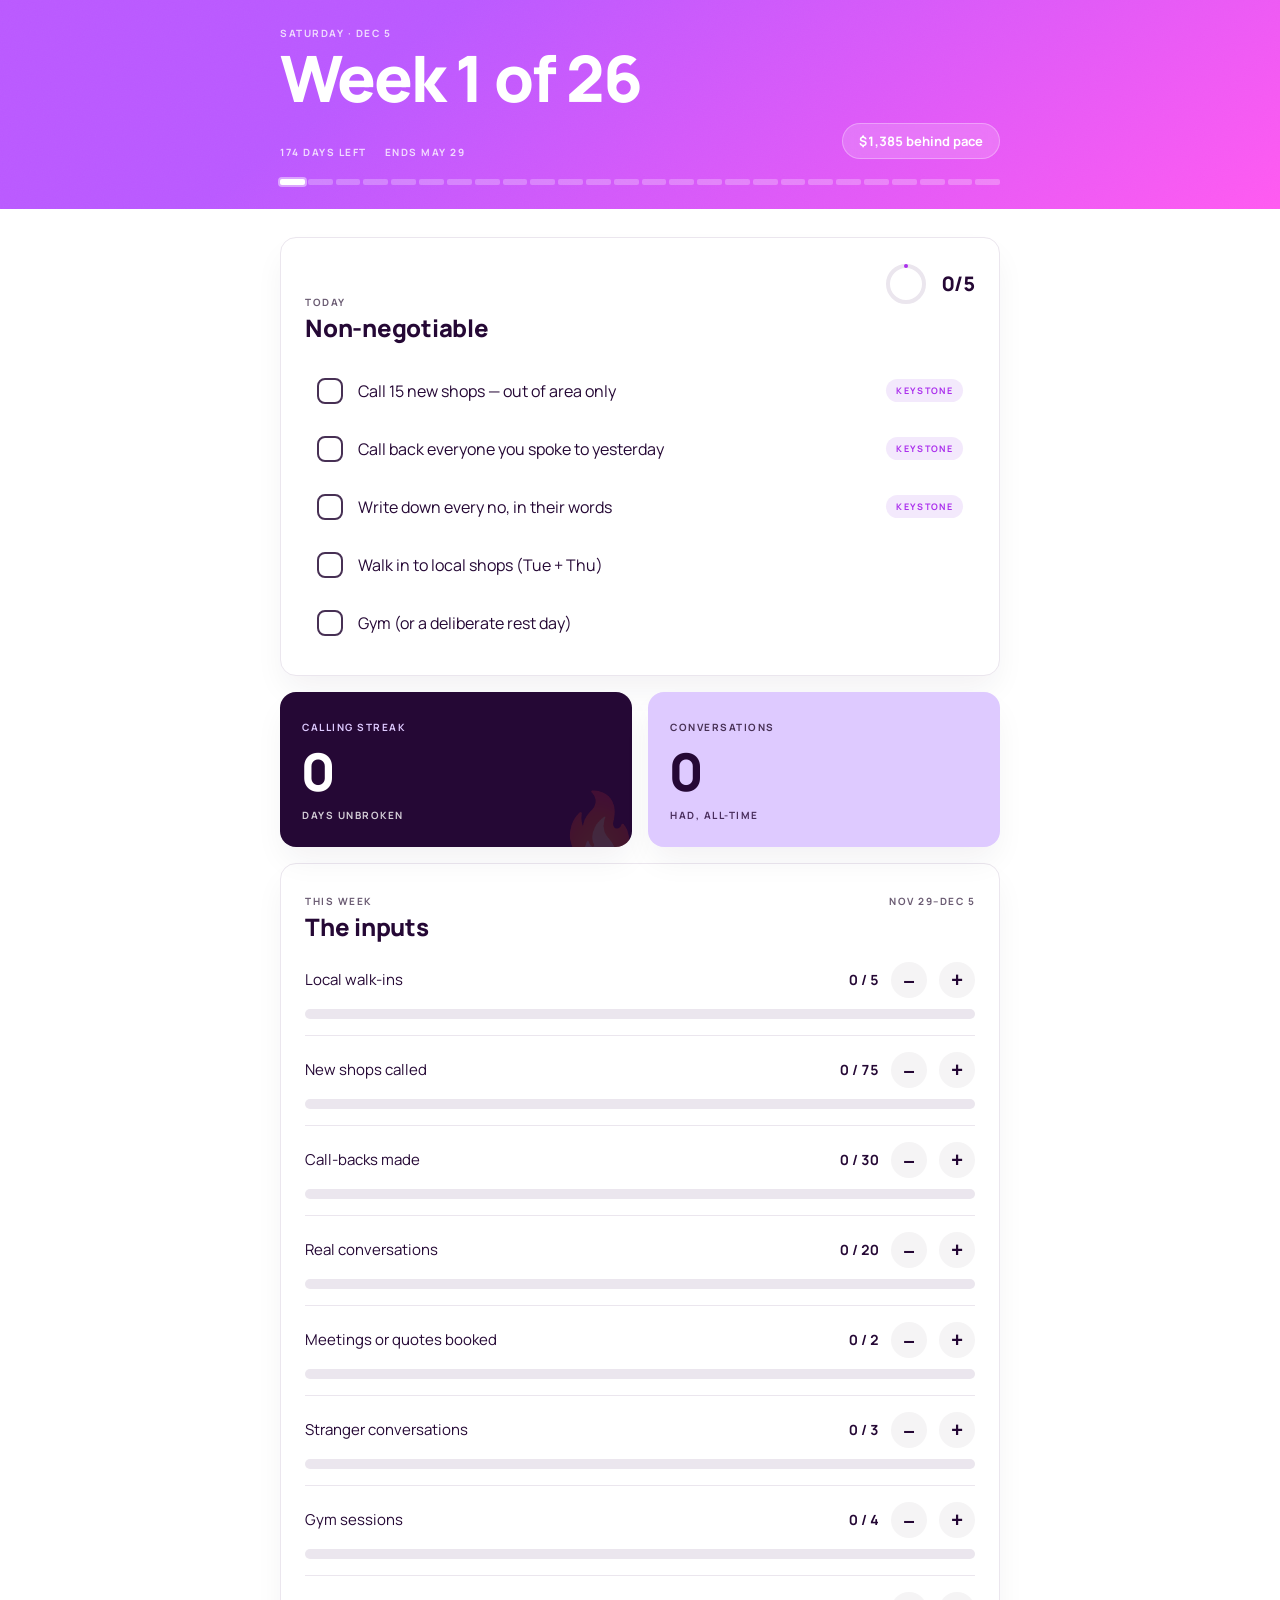
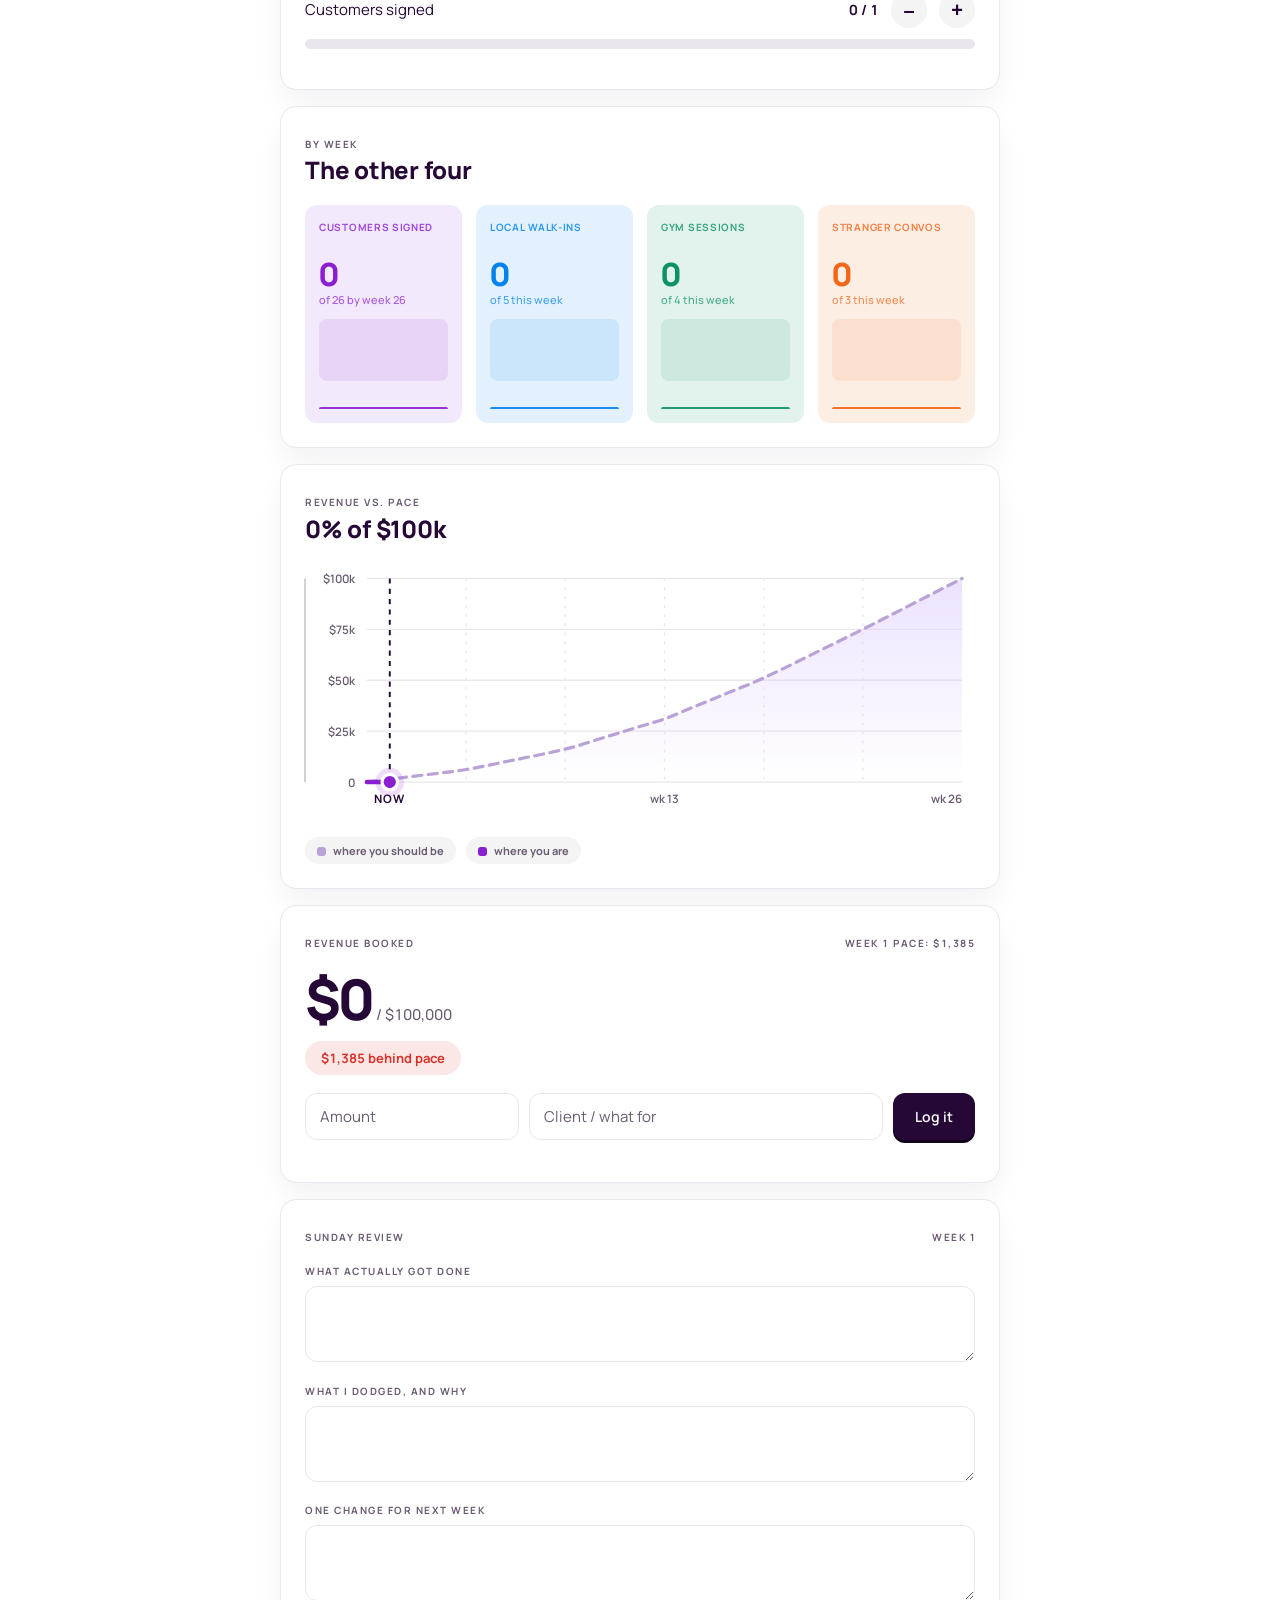
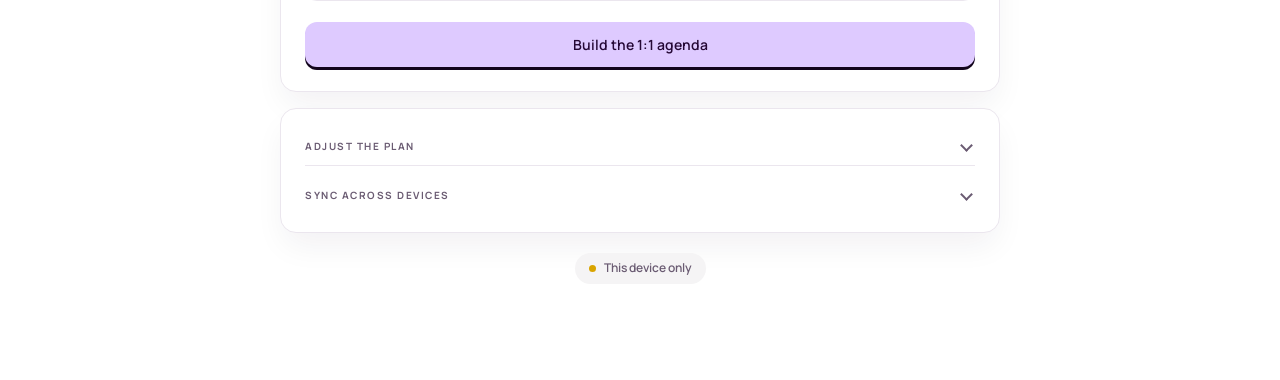
==== standalone.html @ 640d209f "Inline the font and add a self-contained single-file build Fontshare is not reachable from every net" ====
<!doctype html>
<html lang="en">
<head>
<meta charset="utf-8">
<meta name="viewport" content="width=device-width, initial-scale=1, viewport-fit=cover">
<title>26 weeks</title>
<meta name="description" content="A 26-week accountability dashboard. Weekly inputs, daily non-negotiables, and a clock that is already running.">
<meta name="theme-color" content="#250835">
<link rel="icon" href="data:image/svg+xml,%3Csvg xmlns='http://www.w3.org/2000/svg' viewBox='0 0 32 32'%3E%3Crect width='32' height='32' rx='8' fill='%23250835'/%3E%3Ccircle cx='16' cy='16' r='7' fill='none' stroke='%23ab2fed' stroke-width='3'/%3E%3C/svg%3E">
<style>
/* Manrope, variable 400–800, latin subset — inlined as a data URI.

   DESIGN_2.md names Agrandir for display with "Manrope 800" among its
   sanctioned substitutes, so one variable family covers both display and UI
   and the page has no external font dependency at all: no CDN, no FOUT, and
   it renders correctly offline. 24 KB before base64. */
@font-face {
  font-family: 'Manrope';
  font-style: normal;
  font-weight: 400 800;
  font-display: swap;
  src: url([data-uri]) format('woff2');
  unicode-range: U+0000-00FF, U+0131, U+0152-0153, U+02BB-02BC, U+02C6, U+02DA, U+02DC, U+0304, U+0308, U+0329, U+2000-206F, U+20AC, U+2122, U+2191, U+2193, U+2212, U+2215, U+FEFF, U+FFFD;
}
</style>
<style>
/* ==========================================================================
   26-week accountability dashboard — Whimsical plum design system.
   Tokens come straight from DESIGN_2.md; the chart series palette is the
   one exception (see --s1..--s4 below) and is documented there.
   ========================================================================== */

:root {
  /* ---- surface ---- */
  --canvas:        #ffffff;
  --soft:          #f5f4f5;
  --mist:          #ebe6ee;   /* every hairline border in the system */
  --wash:          #decaff;
  --bloom:         #e9bded;

  /* ---- ink ---- */
  --plum:          #250835;   /* text + primary action, never pure black */
  --mauve:         #473054;
  --muted:         #6a5b72;

  /* ---- accents ---- */
  --violet:        #ab2fed;   /* interactive text, icons — never a big fill */
  --blue:          #0283ec;
  --indigo:        #4b38ee;

  /* ---- chart series ----
     DESIGN_2's vivid violet + vivid blue are ΔE 1.6 apart under deuteranopia,
     i.e. the same colour to ~5% of men. Slot 1 is a deepened violet that keeps
     the brand family while clearing the CVD gate. Validated all-pairs on white:
     worst CVD ΔE 8.0, all slots ≥3:1 contrast. */
  --s1: #8a1fd0;              /* customers signed — cumulative */
  --s2: #0283ec;              /* local walk-ins */
  --s3: #0d9268;              /* gym sessions */
  --s4: #f2661a;              /* stranger convos */
  --s1-tint: #f3e9fc;
  --s2-tint: #e2f1fd;
  --s3-tint: #e1f3ec;
  --s4-tint: #fdeee4;

  /* ---- status ---- */
  --good:          #0d9268;
  --good-tint:     #e1f3ec;
  --bad:           #d8342b;
  --bad-tint:      #fbe8e6;

  /* ---- gradients (full-bleed only, per DESIGN_2) ---- */
  --aurora: linear-gradient(97deg, #3ca1ff 5.54%, #c852ff 49.85%, #ff60f0 94.14%);
  --plum-pink: linear-gradient(142deg, #ba59ff 0%, #ba59ff 30%, #ff59f1 100%);

  /* ---- type ----
     One family, two roles. DESIGN_2 asks for Agrandir at display sizes and
     lists Manrope 800 as a substitute; at 64px against 16px body, size and
     weight carry the hierarchy without a second font to load. */
  --display: 'Manrope', ui-sans-serif, system-ui, -apple-system, sans-serif;
  --body: 'Manrope', ui-sans-serif, system-ui, -apple-system, sans-serif;

  /* ---- form ---- */
  --r-sm: 8px;
  --r-md: 12px;
  --r-lg: 16px;
  --r-xl: 28px;
  --pill: 9999px;

  /* plum-tinted shadows only — never neutral grey */
  --lift:  0 16px 32px -4px rgba(37, 8, 53, .06);
  --lift-2: 0 12px 16px -4px rgba(37, 8, 53, .12);
  --hard:  0 3px 0 0 var(--shadow-color, #12041c);

  --ease-spring: cubic-bezier(.34, 1.56, .64, 1);
  --ease-out: cubic-bezier(.22, 1, .36, 1);
}

* { box-sizing: border-box; -webkit-tap-highlight-color: transparent; }

html { -webkit-text-size-adjust: 100%; }

body {
  margin: 0;
  padding: 0 0 96px;
  background: var(--canvas);
  color: var(--plum);
  font-family: var(--body);
  font-size: 16px;
  line-height: 1.4;
  -webkit-font-smoothing: antialiased;
  overflow-x: hidden;
}

.wrap { max-width: 760px; margin: 0 auto; padding: 0 20px; }

/* Numerals must never reflow as they tick. */
.num, .tabular { font-variant-numeric: tabular-nums; }

h1, h2, h3 { font-family: var(--display); font-weight: 800; letter-spacing: -.02em; margin: 0; }

.label {
  font-family: var(--body);
  font-size: 10px;
  font-weight: 700;
  letter-spacing: .15em;
  text-transform: uppercase;
  color: var(--muted);
}

/* ==========================================================================
   Custom cursor — a circle that follows with easing and swells on targets.
   Fine pointers only; touch keeps the native behaviour.
   ========================================================================== */

.cursor, .cursor-dot {
  position: fixed;
  top: 0; left: 0;
  border-radius: 50%;
  pointer-events: none;
  z-index: 9999;
  opacity: 0;
  transition: opacity .25s ease;
}
.cursor {
  width: 34px; height: 34px;
  margin: -17px 0 0 -17px;
  border: 1.5px solid var(--plum);
  transition: width .3s var(--ease-spring), height .3s var(--ease-spring),
              margin .3s var(--ease-spring), background-color .3s ease,
              border-color .3s ease, opacity .25s ease;
}
.cursor-dot {
  width: 5px; height: 5px;
  margin: -2.5px 0 0 -2.5px;
  background: var(--plum);
}
html.has-cursor .cursor,
html.has-cursor .cursor-dot { opacity: 1; }
html.has-cursor,
html.has-cursor a,
html.has-cursor button,
html.has-cursor input,
html.has-cursor textarea,
html.has-cursor summary { cursor: none; }

/* over something clickable */
.cursor.is-hot {
  width: 58px; height: 58px;
  margin: -29px 0 0 -29px;
  background: rgba(171, 47, 237, .1);
  border-color: var(--violet);
}
.cursor.is-down { width: 26px; height: 26px; margin: -13px 0 0 -13px; }

/* ==========================================================================
   Masthead — the 26-week clock. Full-bleed gradient, as the system requires.
   ========================================================================== */

.mast {
  position: relative;
  background: var(--plum-pink);
  color: #fff;
  padding: 26px 0 24px;
  overflow: hidden;
  margin-bottom: 28px;
}
/* printed-paper grain over the gradient */
.mast::after {
  content: '';
  position: absolute; inset: 0;
  background-image: url("data:image/svg+xml,%3Csvg xmlns='http://www.w3.org/2000/svg' width='140' height='140'%3E%3Cfilter id='n'%3E%3CfeTurbulence type='fractalNoise' baseFrequency='.85' numOctaves='3'/%3E%3C/filter%3E%3Crect width='140' height='140' filter='url(%23n)' opacity='.42'/%3E%3C/svg%3E");
  opacity: .16;
  pointer-events: none;
  mix-blend-mode: overlay;
}
.mast > * { position: relative; z-index: 1; }
.mast .label { color: rgba(255, 255, 255, .78); }

.mast h1 {
  font-size: clamp(38px, 11vw, 64px);
  line-height: .95;
  letter-spacing: -.03em;
  margin: 8px 0 0;
}
.mast-row {
  display: flex; justify-content: space-between; align-items: flex-end;
  gap: 16px; flex-wrap: wrap; margin-top: 14px;
}
.mast-meta { display: flex; gap: 18px; flex-wrap: wrap; }

/* pace headline chip, mirrors the chart's NOW gap */
.mast-pace {
  font-size: 13px; font-weight: 700;
  padding: 8px 16px; border-radius: var(--pill);
  background: rgba(255, 255, 255, .17);
  border: 1px solid rgba(255, 255, 255, .3);
  backdrop-filter: blur(8px);
  white-space: nowrap;
}

/* 26 segments — one per week — so the deadline is always visible */
.rail { display: flex; gap: 3px; margin-top: 20px; }
.rail i {
  flex: 1; height: 6px; border-radius: 2px;
  background: rgba(255, 255, 255, .26);
  transform-origin: bottom;
  animation: railIn .5s var(--ease-spring) backwards;
}
.rail i.done { background: #fff; }
.rail i.now {
  background: #fff;
  box-shadow: 0 0 0 2px rgba(255, 255, 255, .45);
  animation: railIn .5s var(--ease-spring) backwards, pulse 2.2s ease-in-out 1s infinite;
}
@keyframes railIn { from { transform: scaleY(.2); opacity: 0; } }
@keyframes pulse { 50% { box-shadow: 0 0 0 5px rgba(255, 255, 255, 0); } }

/* ==========================================================================
   Cards
   ========================================================================== */

.card {
  background: var(--canvas);
  border: 1px solid var(--mist);
  border-radius: var(--r-lg);
  padding: 24px;
  margin-bottom: 16px;
  box-shadow: var(--lift);
}
.card-head {
  display: flex; justify-content: space-between; align-items: baseline;
  gap: 12px; margin-bottom: 18px;
}
.card-head h2 { font-size: 24px; letter-spacing: -.24px; }

/* ==========================================================================
   Today — the morning screen. Biggest tap targets on the page.
   ========================================================================== */

.today-ring { display: flex; align-items: center; gap: 14px; }
.today-ring svg { width: 44px; height: 44px; transform: rotate(-90deg); }
.today-ring .track { stroke: var(--mist); }
.today-ring .fill {
  stroke: var(--violet);
  stroke-linecap: round;
  transition: stroke-dashoffset .6s var(--ease-spring);
}
.today-ring .count { font-family: var(--display); font-size: 20px; font-weight: 800; }

.task {
  display: flex; align-items: center; gap: 15px; width: 100%;
  padding: 15px 12px; margin: 0;
  background: none; border: 0; border-radius: var(--r-md);
  text-align: left; font-size: 16px; font-family: var(--body); color: inherit;
  cursor: pointer;
  transition: background .18s ease, transform .18s var(--ease-spring);
}
.task + .task { margin-top: 2px; }
.task:hover { background: var(--soft); }
.task:active { transform: scale(.985); }

.box {
  flex: 0 0 26px; height: 26px;
  border: 2.5px solid var(--mauve); border-radius: var(--r-sm);
  display: grid; place-items: center;
  transition: background .2s var(--ease-spring), border-color .2s ease,
              transform .35s var(--ease-spring);
}
.box svg { width: 15px; height: 15px; }
.box path {
  stroke: #fff; stroke-width: 2.8; fill: none;
  stroke-linecap: round; stroke-linejoin: round;
  stroke-dasharray: 20; stroke-dashoffset: 20;
  transition: stroke-dashoffset .28s var(--ease-out) .06s;
}
.task[data-done="1"] .box {
  background: var(--violet); border-color: var(--violet);
  transform: rotate(-6deg) scale(1.06);
}
.task[data-done="1"] .box path { stroke-dashoffset: 0; }
.task[data-done="1"] .task-label { color: var(--muted); text-decoration: line-through; }
.task-label { flex: 1; transition: color .2s ease; }

.keystone {
  font-size: 9px; font-weight: 700; letter-spacing: .15em;
  color: var(--violet); background: var(--s1-tint);
  padding: 5px 10px; border-radius: var(--pill);
  white-space: nowrap;
}

/* the whole-list celebration */
.card.all-done { border-color: var(--violet); }

/* ==========================================================================
   Streaks — solid blocks, weight at the top of the page
   ========================================================================== */

.streaks { display: grid; grid-template-columns: 1fr 1fr; gap: 16px; margin-bottom: 16px; }
.streak {
  border-radius: var(--r-lg); padding: 22px;
  box-shadow: var(--lift); overflow: hidden; position: relative;
}
.streak:first-child { background: var(--plum); color: #fff; }
.streak:first-child .label { color: var(--wash); }
.streak:last-child { background: var(--wash); color: var(--plum); }
.streak:last-child .label { color: var(--mauve); }
.streak .big {
  font-family: var(--display); font-weight: 800;
  font-size: clamp(38px, 11vw, 52px); line-height: 1; letter-spacing: -.03em;
  display: block; margin: 10px 0 4px;
}
.streak .unit { font-size: 10px; font-weight: 700; letter-spacing: .15em; text-transform: uppercase; opacity: .8; }

/* a flame that grows with the streak */
.streak .spark {
  position: absolute; right: -10px; bottom: -12px;
  font-size: 68px; line-height: 1; opacity: .14;
  transform-origin: bottom center;
  animation: flicker 3.5s ease-in-out infinite;
}
@keyframes flicker {
  0%, 100% { transform: scale(1) rotate(-3deg); }
  50%      { transform: scale(1.09) rotate(3deg); }
}

/* ==========================================================================
   "The other four" — liquid fill meters
   ========================================================================== */

.minis { display: grid; grid-template-columns: 1fr 1fr; gap: 14px; }
@media (min-width: 620px) { .minis { grid-template-columns: repeat(4, 1fr); } }

.mini {
  background: var(--tint); border-radius: var(--r-md);
  padding: 16px 14px 14px; position: relative; overflow: hidden;
}
.mini .name {
  font-size: 10px; font-weight: 700; letter-spacing: .07em; text-transform: uppercase;
  color: var(--c); opacity: .8; display: block; line-height: 1.35; min-height: 2.7em;
}
.mini .v {
  font-family: var(--display); font-weight: 800; font-size: 32px; line-height: 1;
  letter-spacing: -.02em; color: var(--c); display: block; margin: 10px 0 2px;
}
.mini .of { font-size: 11px; font-weight: 500; color: var(--c); opacity: .72; display: block; }

/* the jar the liquid sits in */
.jar { position: relative; margin-top: 12px; height: 62px; border-radius: var(--r-sm); overflow: hidden; }
.jar svg { display: block; width: 100%; height: 100%; }
.jar .target-line { stroke: var(--c); stroke-width: 1.5; stroke-dasharray: 3 3; opacity: .55; }

/* target met — the jar glows and the badge pops in */
.mini.hit { box-shadow: inset 0 0 0 2px var(--c); }
.mini .flag {
  position: absolute; top: 12px; right: 12px;
  width: 22px; height: 22px; border-radius: 50%;
  background: var(--c); color: #fff;
  display: grid; place-items: center;
  transform: scale(0); transition: transform .4s var(--ease-spring);
}
.mini.hit .flag { transform: scale(1); }
.mini .flag svg { width: 12px; height: 12px; }

/* weekly history under the jar */
.spark-row { display: flex; align-items: flex-end; gap: 2px; height: 18px; margin-top: 10px; }
.spark-row i {
  flex: 1; background: var(--c); opacity: .32; border-radius: 2px 2px 0 0;
  min-height: 2px; transform-origin: bottom;
  transition: height .5s var(--ease-spring);
}
.spark-row i.last { opacity: .9; }

/* ==========================================================================
   Pace chart
   ========================================================================== */

.ramp svg { display: block; width: 100%; height: auto; overflow: visible; touch-action: pan-y; }
.ramp .grid-line { stroke: var(--mist); stroke-width: 1; }
.ramp .month-line { stroke: var(--mist); stroke-width: 1; stroke-dasharray: 2 5; }
.ramp .axis-text { font-family: var(--body); font-size: 9px; font-weight: 600; fill: var(--muted); }
.ramp .now-line { stroke: var(--plum); stroke-width: 1.5; stroke-dasharray: 4 4; }
.ramp .now-text { font-family: var(--body); font-size: 9px; font-weight: 700; fill: var(--plum); letter-spacing: .1em; }

.legend { display: flex; gap: 10px; flex-wrap: wrap; margin-top: 16px; font-size: 11px; font-weight: 700; color: var(--muted); }
.legend span { background: var(--soft); border-radius: var(--pill); padding: 6px 12px; }
.swatch { display: inline-block; width: 9px; height: 9px; border-radius: 3px; margin-right: 7px; vertical-align: -1px; }

/* crosshair readout */
.ramp .hover-line { stroke: var(--plum); stroke-width: 1; opacity: .3; }
.tip {
  position: absolute; pointer-events: none; z-index: 20;
  background: var(--plum); color: #fff;
  border-radius: var(--r-md); padding: 10px 13px;
  font-size: 12px; line-height: 1.45; white-space: nowrap;
  box-shadow: var(--lift-2);
  opacity: 0; transform: translate(-50%, -118%) scale(.94);
  transition: opacity .16s ease, transform .16s var(--ease-out);
}
.tip.on { opacity: 1; transform: translate(-50%, -128%) scale(1); }
.tip b { font-variant-numeric: tabular-nums; }
.tip .t-behind { color: #ff9f97; }
.tip .t-ahead { color: #7ee6c0; }
.ramp-wrap { position: relative; }

/* ==========================================================================
   Weekly inputs
   ========================================================================== */

.metric { padding: 16px 0; border-top: 1px solid var(--mist); }
.metric:first-of-type { border-top: 0; padding-top: 0; }
.metric-top { display: flex; align-items: center; gap: 12px; margin-bottom: 11px; }
.metric-name { flex: 1; font-size: 15px; }
.metric-val { font-size: 14px; font-weight: 700; font-variant-numeric: tabular-nums; white-space: nowrap; }
.metric[data-hit="1"] .metric-val { color: var(--good); }

.step {
  width: 36px; height: 36px; flex: 0 0 36px;
  border: 0; background: var(--soft); color: var(--plum);
  border-radius: var(--pill);
  font-size: 20px; font-weight: 700; line-height: 1;
  display: grid; place-items: center; padding: 0; cursor: pointer;
  transition: transform .12s var(--ease-spring), background .18s ease, color .18s ease;
}
.step:hover { background: var(--mist); }
.step:active { transform: scale(.86); background: var(--plum); color: #fff; }

/* --soft is too close to white to read as an empty track at 0 */
.bar { height: 10px; background: var(--mist); border-radius: var(--pill); overflow: hidden; }
.bar i {
  display: block; height: 100%; border-radius: var(--pill);
  background: var(--violet);
  transition: width .55s var(--ease-spring), background-color .3s ease;
}
.metric[data-hit="1"] .bar i { background: var(--good); }

/* ==========================================================================
   Revenue
   ========================================================================== */

.money {
  font-family: var(--display); font-weight: 800;
  font-size: clamp(40px, 11vw, 56px); line-height: 1; letter-spacing: -.03em;
  font-variant-numeric: tabular-nums;
}
.money small { font-family: var(--body); font-size: 15px; font-weight: 500; letter-spacing: 0; color: var(--muted); }
.pace-chip {
  font-size: 13px; font-weight: 700; font-variant-numeric: tabular-nums;
  padding: 8px 16px; border-radius: var(--pill); display: inline-block; margin-top: 14px;
}
.pace-chip[data-s="ahead"] { background: var(--good-tint); color: #0a6b4d; }
.pace-chip[data-s="behind"] { background: var(--bad-tint); color: var(--bad); }

.row { display: flex; gap: 10px; margin-top: 18px; flex-wrap: wrap; }
input[type=text], input[type=number], input[type=email], textarea {
  font-family: var(--body); font-size: 15px; color: var(--plum);
  background: var(--canvas);
  border: 1.5px solid var(--mist); border-radius: var(--r-md);
  padding: 12px 14px; width: 100%;
  transition: border-color .2s ease, box-shadow .2s ease;
}
input:focus, textarea:focus {
  outline: none; border-color: var(--violet);
  box-shadow: 0 0 0 3px rgba(171, 47, 237, .13);
}
input::placeholder, textarea::placeholder { color: var(--muted); }
textarea { resize: vertical; min-height: 76px; }

.ledger { margin-top: 18px; }
.ledger div {
  display: flex; justify-content: space-between; gap: 12px; align-items: center;
  padding: 12px 14px; background: var(--soft); border-radius: var(--r-md);
  margin-top: 8px; font-size: 14px;
  animation: rowIn .35s var(--ease-out) backwards;
}
@keyframes rowIn { from { opacity: 0; transform: translateY(-6px); } }
.ledger .amt { font-weight: 700; font-variant-numeric: tabular-nums; }
.del {
  border: 0; background: none; color: var(--muted);
  font-size: 20px; line-height: 1; padding: 0 6px; cursor: pointer;
  transition: color .18s ease, transform .18s var(--ease-spring);
}
.del:hover { color: var(--bad); transform: scale(1.2) rotate(90deg); }

/* ==========================================================================
   Buttons — plum fill, hard shadow that collapses under the press
   ========================================================================== */

.btn {
  position: relative; overflow: hidden;
  border: 0; background: var(--plum); color: #fff;
  padding: 13px 22px; border-radius: var(--r-md);
  font-family: var(--body); font-size: 14px; font-weight: 600;
  cursor: pointer;
  --shadow-color: #12041c;
  box-shadow: var(--hard);
  transition: transform .12s var(--ease-out), box-shadow .12s var(--ease-out);
}
.btn > span { position: relative; z-index: 1; }
/* violet wipes across from the left on hover */
.btn::before {
  content: ''; position: absolute; inset: 0;
  background: var(--violet);
  transform: scaleX(0); transform-origin: left;
  transition: transform .38s var(--ease-out);
}
.btn:hover::before { transform: scaleX(1); }
.btn:active { transform: translateY(3px); box-shadow: 0 0 0 0 var(--shadow-color); }

.btn.ghost { background: var(--wash); color: var(--plum); --shadow-color: #b79ae0; }
.btn.ghost::before { background: var(--bloom); }
.btn.wide { width: 100%; }
.btn.sm { font-size: 13px; padding: 9px 14px; }

:focus-visible { outline: 2.5px solid var(--violet); outline-offset: 3px; border-radius: var(--r-sm); }

/* ==========================================================================
   Review + agenda
   ========================================================================== */

.field { margin-bottom: 16px; }
.field label { display: block; margin-bottom: 8px; }
.agenda { background: var(--soft); border-radius: var(--r-md); padding: 22px; margin-top: 18px; }
.ag-head { font-family: var(--display); font-weight: 800; font-size: 24px; letter-spacing: -.02em; line-height: 1.15; }
.ag-sec { font-size: 10px; font-weight: 700; letter-spacing: .15em; text-transform: uppercase; color: var(--muted); margin: 20px 0 8px; }
.ag-row {
  display: flex; justify-content: space-between; align-items: baseline; gap: 16px;
  padding: 9px 0; border-bottom: 1px solid var(--mist); font-size: 14px;
}
.ag-row b { font-weight: 700; font-variant-numeric: tabular-nums; white-space: nowrap; }
.ag-row[data-hit="1"] b { color: var(--good); }
.ag-row[data-hit="0"] b { color: var(--bad); }
.ag-note p { margin: 0; font-size: 14px; white-space: pre-wrap; }
.ag-ask { margin-top: 22px; padding-top: 16px; border-top: 2px solid var(--plum); font-weight: 700; font-size: 15px; }

details { border-top: 1px solid var(--mist); padding-top: 16px; margin-top: 6px; }
details:first-child { border-top: 0; padding-top: 0; margin-top: 0; }
summary {
  cursor: pointer; list-style: none;
  padding: 6px 0; position: relative; padding-right: 26px;
  transition: color .18s ease;
}
summary:hover { color: var(--violet); }
summary::-webkit-details-marker { display: none; }
/* chevron that flips when the section opens */
summary::after {
  content: ''; position: absolute; right: 4px; top: 50%;
  width: 7px; height: 7px; margin-top: -5px;
  border-right: 2px solid currentColor; border-bottom: 2px solid currentColor;
  transform: rotate(45deg); transform-origin: center;
  transition: transform .25s var(--ease-spring);
}
details[open] > summary::after { transform: rotate(-135deg); margin-top: -2px; }
.edit-row { display: flex; gap: 10px; align-items: center; margin-bottom: 10px; }
.edit-row input[type=text] { flex: 1; }
.edit-row input[type=number] { width: 82px; flex: 0 0 82px; font-weight: 700; }
.note { font-size: 13px; color: var(--muted); margin-top: 14px; line-height: 1.55; }

/* ==========================================================================
   Sync
   ========================================================================== */

.sync-bar {
  display: flex; align-items: center; justify-content: center; gap: 10px;
  margin-top: 20px; flex-wrap: wrap;
}
.chip {
  display: inline-flex; align-items: center; gap: 8px;
  font-size: 12px; font-weight: 600; color: var(--muted);
  background: var(--soft); border-radius: var(--pill); padding: 7px 14px;
}
.chip .led { width: 7px; height: 7px; border-radius: 50%; background: var(--muted); }
.chip[data-s="synced"] .led { background: var(--good); }
.chip[data-s="syncing"] .led { background: var(--blue); animation: blink 1s ease-in-out infinite; }
.chip[data-s="local"]  .led { background: #d9a400; }
.chip[data-s="error"]  .led { background: var(--bad); }
@keyframes blink { 50% { opacity: .25; } }

.link-btn {
  background: none; border: 0; padding: 0;
  color: var(--violet); font-family: var(--body); font-size: 12px; font-weight: 600;
  cursor: pointer; text-decoration: underline; text-underline-offset: 3px;
}

/* celebration particles */
.confetti { position: fixed; inset: 0; pointer-events: none; z-index: 9998; }

@media (prefers-reduced-motion: reduce) {
  *, *::before, *::after {
    transition-duration: .01ms !important;
    animation-duration: .01ms !important;
    animation-iteration-count: 1 !important;
  }
}

@media (max-width: 420px) {
  .wrap { padding: 0 14px; }
  .card { padding: 18px; }
  .streaks { gap: 12px; }
  .streak { padding: 18px; }
}
</style>
</head>
<body>

<div class="cursor" aria-hidden="true"></div>
<div class="cursor-dot" aria-hidden="true"></div>

<!-- ============ MASTHEAD: the 26-week clock ============ -->
<header class="mast">
  <div class="wrap">
    <div class="label" id="datum">loading</div>
    <h1 id="mast-title">Week —</h1>
    <div class="mast-row">
      <div class="mast-meta">
        <span class="label" id="remaining"></span>
        <span class="label" id="deadline"></span>
      </div>
      <span class="mast-pace num" id="mast-pace">—</span>
    </div>
    <div class="rail" id="rail" aria-hidden="true"></div>
  </div>
</header>

<div class="wrap">

  <!-- ============ TODAY ============ -->
  <section class="card" id="today-card">
    <div class="card-head">
      <div>
        <span class="label">Today</span>
        <h2>Non-negotiable</h2>
      </div>
      <div class="today-ring">
        <svg viewBox="0 0 44 44" aria-hidden="true">
          <circle class="track" cx="22" cy="22" r="18" fill="none" stroke-width="4"/>
          <circle class="fill" id="ring" cx="22" cy="22" r="18" fill="none" stroke-width="4"
                  stroke-dasharray="113.1" stroke-dashoffset="113.1"/>
        </svg>
        <span class="count num" id="today-count">0/5</span>
      </div>
    </div>
    <div id="today"></div>
  </section>

  <!-- ============ STREAKS ============ -->
  <section class="streaks">
    <div class="streak">
      <span class="label">Calling streak</span>
      <span class="big num" id="streak-days">0</span>
      <span class="unit">days unbroken</span>
      <span class="spark" aria-hidden="true">🔥</span>
    </div>
    <div class="streak">
      <span class="label">Conversations</span>
      <span class="big num" id="streak-touch">0</span>
      <span class="unit">had, all-time</span>
    </div>
  </section>

  <!-- ============ WEEKLY INPUTS ============ -->
  <section class="card">
    <div class="card-head">
      <div>
        <span class="label">This week</span>
        <h2>The inputs</h2>
      </div>
      <span class="label" id="week-window"></span>
    </div>
    <div id="metrics"></div>
  </section>

  <!-- ============ THE OTHER FOUR ============ -->
  <section class="card">
    <div class="card-head">
      <div>
        <span class="label">By week</span>
        <h2>The other four</h2>
      </div>
    </div>
    <div class="minis" id="minis"></div>
  </section>

  <!-- ============ PACE CHART ============ -->
  <section class="card ramp">
    <div class="card-head">
      <div>
        <span class="label">Revenue vs. pace</span>
        <h2 id="ramp-pct">—</h2>
      </div>
    </div>
    <div class="ramp-wrap" id="ramp-wrap">
      <svg id="ramp" aria-label="Revenue against target pace over 26 weeks" role="img"></svg>
      <div class="tip" id="ramp-tip" aria-hidden="true"></div>
    </div>
    <div class="legend">
      <span><i class="swatch" style="background:#b9a3d6"></i>where you should be</span>
      <span><i class="swatch" style="background:#8a1fd0"></i>where you are</span>
    </div>
  </section>

  <!-- ============ REVENUE ============ -->
  <section class="card">
    <div class="card-head">
      <div>
        <span class="label">Revenue booked</span>
      </div>
      <span class="label num" id="rev-target"></span>
    </div>
    <div class="money" id="rev-total">$0<small> / $100,000</small></div>
    <div><span class="pace-chip" id="pace">—</span></div>
    <div class="row">
      <input type="number" id="amt" placeholder="Amount" inputmode="decimal" aria-label="Amount" style="flex:1 1 110px;width:auto">
      <input type="text" id="who" placeholder="Client / what for" aria-label="Client or what for" style="flex:2 1 150px;width:auto">
      <button class="btn" id="log-rev"><span>Log it</span></button>
    </div>
    <div class="ledger" id="ledger"></div>
  </section>

  <!-- ============ SUNDAY REVIEW ============ -->
  <section class="card">
    <div class="card-head">
      <div>
        <span class="label">Sunday review</span>
      </div>
      <span class="label" id="review-when"></span>
    </div>
    <div class="field">
      <label class="label" for="r-won">What actually got done</label>
      <textarea id="r-won" data-k="won"></textarea>
    </div>
    <div class="field">
      <label class="label" for="r-missed">What I dodged, and why</label>
      <textarea id="r-missed" data-k="missed"></textarea>
    </div>
    <div class="field">
      <label class="label" for="r-change">One change for next week</label>
      <textarea id="r-change" data-k="change"></textarea>
    </div>
    <button class="btn ghost wide" id="make-agenda"><span>Build the 1:1 agenda</span></button>
    <div class="agenda" id="agenda" hidden></div>
  </section>

  <!-- ============ ADJUST + SYNC ============ -->
  <section class="card">
    <details>
      <summary class="label">Adjust the plan</summary>
      <div style="margin-top:18px">
        <div class="label" style="margin-bottom:10px">Daily non-negotiables</div>
        <div id="edit-daily"></div>
        <button class="btn ghost sm" id="add-daily"><span>+ Add daily</span></button>

        <div class="label" style="margin:22px 0 10px">Weekly targets</div>
        <div id="edit-weekly"></div>
        <button class="btn ghost sm" id="add-weekly"><span>+ Add weekly</span></button>

        <p class="note">Change targets on Sundays, not on Wednesdays when you're behind. That's the whole point of the friend.</p>
      </div>
    </details>

    <details>
      <summary class="label">Sync across devices</summary>
      <div style="margin-top:18px" id="sync-panel">
        <p class="note" style="margin-top:0">
          Paste a Supabase project URL and anon key, then sign in with your email.
          Every device you sign in on shares one history. Setup steps are in the README.
        </p>
        <div class="field">
          <label class="label" for="sb-url">Project URL</label>
          <input type="text" id="sb-url" placeholder="https://xxxx.supabase.co" autocomplete="off" spellcheck="false">
        </div>
        <div class="field">
          <label class="label" for="sb-key">Anon key</label>
          <input type="text" id="sb-key" placeholder="eyJhbGciOi…" autocomplete="off" spellcheck="false">
        </div>
        <button class="btn sm" id="sb-save"><span>Save keys</span></button>

        <div id="sb-auth" style="margin-top:22px">
          <div class="field">
            <label class="label" for="sb-email">Your email</label>
            <input type="email" id="sb-email" placeholder="you@example.com" autocomplete="email">
          </div>
          <button class="btn sm" id="sb-signin"><span>Email me a sign-in link</span></button>
          <button class="btn ghost sm" id="sb-signout" hidden><span>Sign out</span></button>
        </div>

        <p class="note" id="sb-msg"></p>

        <div class="label" style="margin:22px 0 10px">Backup</div>
        <div class="row" style="margin-top:0">
          <button class="btn ghost sm" id="export"><span>Export JSON</span></button>
          <button class="btn ghost sm" id="import-btn"><span>Import JSON</span></button>
          <input type="file" id="import" accept="application/json,.json" hidden>
        </div>
      </div>
    </details>
  </section>

  <div class="sync-bar">
    <span class="chip" id="status" data-s="local"><i class="led"></i><span id="status-text">Local only</span></span>
  </div>

</div>

<script>
/* ==========================================================================
   State, persistence and cross-device sync.

   Local-first: every change writes to localStorage immediately and renders
   instantly, then pushes to Supabase in the background. The app is fully
   usable with no network and no account.

   Merging is per-leaf, not per-document. A whole-document last-write-wins
   would silently destroy data the moment you tick something on your phone
   and something else on your laptop — the later save would carry a stale
   copy of the other device's field and overwrite it. So every leaf that can
   be edited independently carries its own timestamp, and merge() takes the
   newer side field by field.
   ========================================================================== */

window.Store = (function () {
  'use strict';

  var KEY = 'kemalsgoals-v5';
  var CFG_KEY = 'kemalsgoals-sync-config';
  var WEEKS = 26;

  /* Monthly cumulative revenue ramp -> 100k. Ramps because month 1 is
     pipeline, not cash. Dividing by six would call week 3 a failure for
     doing exactly the right groundwork. */
  var MONTH_CUM = [6000, 16000, 31000, 51000, 75000, 100000];

  /* daily task -> [weekly counter it feeds, what one tick is worth] */
  var LINK = {
    fresh: ['w-new', 15],
    back:  ['w-back', 6],
    show:  ['w-show', 1],
    train: ['w-gym', 1]
  };

  function now() { return Date.now(); }

  function defaults() {
    return {
      v: 5,
      start: null,
      target: 100000,
      cfgT: now(),
      daily: [
        { id: 'fresh', label: 'Call 15 new shops — out of area only',      key: true  },
        { id: 'back',  label: 'Call back everyone you spoke to yesterday', key: true  },
        { id: 'log',   label: 'Write down every no, in their words',       key: true  },
        { id: 'show',  label: 'Walk in to local shops (Tue + Thu)',        key: false },
        { id: 'train', label: 'Gym (or a deliberate rest day)',            key: false }
      ],
      weekly: [
        { id: 'w-show', label: 'Local walk-ins',            target: 5  },
        { id: 'w-new',  label: 'New shops called',          target: 75 },
        { id: 'w-back', label: 'Call-backs made',           target: 30 },
        { id: 'w-conv', label: 'Real conversations',        target: 20 },
        { id: 'w-call', label: 'Meetings or quotes booked', target: 2  },
        { id: 'w-str',  label: 'Stranger conversations',    target: 3  },
        { id: 'w-gym',  label: 'Gym sessions',              target: 4  },
        { id: 'w-cust', label: 'Customers signed',          target: 1  }
      ],
      days: {},
      weeks: {},
      revenue: []
    };
  }

  /* ---------------- local persistence ---------------- */

  var mem = null;
  var local = (function () {
    try {
      window.localStorage.setItem('__probe', '1');
      window.localStorage.removeItem('__probe');
      return {
        ok: true,
        get: function () {
          var raw = window.localStorage.getItem(KEY);
          return raw ? JSON.parse(raw) : null;
        },
        set: function (v) { window.localStorage.setItem(KEY, JSON.stringify(v)); }
      };
    } catch (e) {
      /* private mode / file:// — still runs, just forgets on close */
      return {
        ok: false,
        get: function () { return mem; },
        set: function (v) { mem = v; }
      };
    }
  })();

  function readConfig() {
    try { return JSON.parse(window.localStorage.getItem(CFG_KEY)) || {}; }
    catch (e) { return {}; }
  }
  function writeConfig(c) {
    try { window.localStorage.setItem(CFG_KEY, JSON.stringify(c)); } catch (e) {}
  }

  /* ---------------- merge ---------------- */

  /* Pick the side with the newer timestamp for each independently editable
     leaf. Ties go to `a` (the local copy) so a no-op sync never churns. */
  function mergeStamped(a, b, valueKey, stampKey) {
    var out = {}, keys = {};
    Object.keys(a || {}).forEach(function (k) { keys[k] = 1; });
    Object.keys(b || {}).forEach(function (k) { keys[k] = 1; });

    Object.keys(keys).forEach(function (k) {
      var ea = (a || {})[k], eb = (b || {})[k];
      if (!ea) { out[k] = eb; return; }
      if (!eb) { out[k] = ea; return; }

      var va = ea[valueKey] || {}, vb = eb[valueKey] || {};
      var ta = ea[stampKey] || {}, tb = eb[stampKey] || {};
      var v = {}, t = {}, f = {};

      Object.keys(va).forEach(function (n) { f[n] = 1; });
      Object.keys(vb).forEach(function (n) { f[n] = 1; });
      Object.keys(f).forEach(function (n) {
        var sa = ta[n] || 0, sb = tb[n] || 0;
        if (sb > sa) { v[n] = vb[n]; t[n] = sb; }
        else         { v[n] = va[n]; t[n] = sa; }
      });

      out[k] = {};
      out[k][valueKey] = v;
      out[k][stampKey] = t;

      /* weeks also carry review prose, stamped separately */
      if (ea.review || eb.review) {
        var ra = ea.review || {}, rb = eb.review || {};
        var qa = ea.rt || {}, qb = eb.rt || {};
        var rv = {}, rt = {}, rf = {};
        Object.keys(ra).forEach(function (n) { rf[n] = 1; });
        Object.keys(rb).forEach(function (n) { rf[n] = 1; });
        Object.keys(rf).forEach(function (n) {
          var sa2 = qa[n] || 0, sb2 = qb[n] || 0;
          if (sb2 > sa2) { rv[n] = rb[n]; rt[n] = sb2; }
          else           { rv[n] = ra[n]; rt[n] = sa2; }
        });
        out[k].review = rv;
        out[k].rt = rt;
      }
    });
    return out;
  }

  /* Revenue is a log, so union by id. Deletes leave a tombstone — dropping
     the row outright would let the other device's copy resurrect it. */
  function mergeRevenue(a, b) {
    var byId = {};
    (a || []).concat(b || []).forEach(function (r) {
      if (!r || !r.id) return;
      var prev = byId[r.id];
      if (!prev || (r.t || 0) > (prev.t || 0)) byId[r.id] = r;
    });
    return Object.keys(byId).map(function (k) { return byId[k]; })
      .sort(function (x, y) { return (x.date < y.date) ? 1 : -1; });
  }

  function merge(a, b) {
    if (!b) return a;
    if (!a) return b;
    /* config is one block — it changes deliberately, on Sundays */
    var cfgFromB = (b.cfgT || 0) > (a.cfgT || 0);
    var base = cfgFromB ? b : a;
    return {
      v: 5,
      start:  base.start  || a.start || b.start,
      target: base.target || a.target,
      cfgT:   Math.max(a.cfgT || 0, b.cfgT || 0),
      daily:  base.daily  || a.daily  || b.daily,
      weekly: base.weekly || a.weekly || b.weekly,
      days:   mergeStamped(a.days,  b.days,  'done',   't'),
      weeks:  mergeStamped(a.weeks, b.weeks, 'counts', 't'),
      revenue: mergeRevenue(a.revenue, b.revenue)
    };
  }

  /* ---------------- supabase ---------------- */

  var sb = null, session = null, listeners = [];
  var statusText = 'Local only';
  var statusState = 'local';

  function emit() {
    listeners.forEach(function (fn) {
      try { fn(statusState, statusText); } catch (e) {}
    });
  }
  function setStatus(s, t) { statusState = s; statusText = t; emit(); }

  function configured() {
    var c = readConfig();
    return !!(c.url && c.key);
  }

  /* The SDK is loaded on demand and never blocks first paint. If the CDN is
     unreachable the app carries on as a local-only tracker. */
  function client() {
    if (sb) return Promise.resolve(sb);
    var c = readConfig();
    if (!c.url || !c.key) return Promise.resolve(null);
    return import('https://esm.sh/@supabase/supabase-js@2.45.4')
      .then(function (m) {
        sb = m.createClient(c.url, c.key, {
          auth: { persistSession: true, autoRefreshToken: true, detectSessionInUrl: true }
        });
        return sb;
      })
      .catch(function () {
        setStatus('error', 'Sync library unavailable — saving locally');
        return null;
      });
  }

  function getSession() {
    return client().then(function (c) {
      if (!c) return null;
      return c.auth.getSession().then(function (r) {
        session = (r && r.data && r.data.session) || null;
        return session;
      });
    });
  }

  function signIn(email) {
    return client().then(function (c) {
      if (!c) throw new Error('Sync is not configured yet.');
      return c.auth.signInWithOtp({
        email: email,
        options: { emailRedirectTo: location.origin + location.pathname }
      }).then(function (r) {
        if (r.error) throw r.error;
        return true;
      });
    });
  }

  function signOut() {
    return client().then(function (c) {
      if (!c) return;
      return c.auth.signOut().then(function () {
        session = null;
        setStatus('local', 'Signed out — saving locally');
      });
    });
  }

  function pull() {
    if (!session) return Promise.resolve(null);
    return client().then(function (c) {
      if (!c) return null;
      return c.from('dashboard').select('doc').eq('user_id', session.user.id).maybeSingle()
        .then(function (r) {
          if (r.error) throw r.error;
          return r.data ? r.data.doc : null;
        });
    });
  }

  function push(state) {
    if (!session) return Promise.resolve(false);
    return client().then(function (c) {
      if (!c) return false;
      return c.from('dashboard').upsert({
        user_id: session.user.id,
        doc: state,
        updated_at: new Date().toISOString()
      }).then(function (r) {
        if (r.error) throw r.error;
        return true;
      });
    });
  }

  /* ---------------- public surface ---------------- */

  var S = null;
  var pushTimer = null;
  var onChange = function () {};

  function load() {
    S = local.get();
    if (!S) S = defaults();
    migrate();
    if (!S.start) {
      /* week 1 begins on the Sunday of the week you first opened it */
      var d = new Date();
      d.setDate(d.getDate() - d.getDay());
      S.start = d.getFullYear() + '-' +
        String(d.getMonth() + 1).padStart(2, '0') + '-' +
        String(d.getDate()).padStart(2, '0');
    }
    return S;
  }

  /* Non-destructive: never bump the key and wipe history. Add what's missing,
     rewrite stale labels in place. */
  function migrate() {
    var d = defaults();
    S.v = 5;
    if (!S.cfgT) S.cfgT = now();
    if (!S.target) S.target = d.target;
    if (!Array.isArray(S.daily)  || !S.daily.length)  S.daily = d.daily;
    if (!Array.isArray(S.weekly) || !S.weekly.length) S.weekly = d.weekly;
    if (!S.days)  S.days = {};
    if (!S.weeks) S.weeks = {};
    if (!Array.isArray(S.revenue)) S.revenue = [];

    /* every weekly counter the minis chart against must exist */
    d.weekly.forEach(function (m) {
      if (!S.weekly.some(function (x) { return x.id === m.id; })) S.weekly.push(m);
    });

    /* v4 shape: days[date] = {taskId: bool}; weeks[k] = {counts, review} */
    Object.keys(S.days).forEach(function (k) {
      var rec = S.days[k];
      if (!rec.done) {
        var done = {}, t = {};
        Object.keys(rec).forEach(function (n) {
          if (n === 'done' || n === 't') return;
          done[n] = rec[n]; t[n] = 1;
        });
        S.days[k] = { done: done, t: t };
      }
      if (!S.days[k].t) S.days[k].t = {};
    });
    Object.keys(S.weeks).forEach(function (k) {
      var wk = S.weeks[k];
      if (!wk.counts) wk.counts = {};
      if (!wk.t) {
        wk.t = {};
        Object.keys(wk.counts).forEach(function (n) { wk.t[n] = 1; });
      }
      if (!wk.review) wk.review = {};
      if (!wk.rt) wk.rt = {};
    });
    S.revenue.forEach(function (r, i) {
      if (!r.id) r.id = 'r' + i + '-' + (r.date || '') + '-' + Math.random().toString(36).slice(2, 7);
      if (!r.t) r.t = 1;
    });
  }

  /* Deliberately does NOT fire onChange: a local edit has already updated
     the DOM that produced it. Re-rendering here would fight the caret in a
     textarea and restart every meter animation on each keystroke. onChange
     is for state arriving from elsewhere. */
  function save() {
    local.set(S);
    if (!session) return;
    setStatus('syncing', 'Saving…');
    clearTimeout(pushTimer);
    pushTimer = setTimeout(function () {
      push(S)
        .then(function (ok) {
          if (ok) setStatus('synced', 'Synced · ' + new Date().toLocaleTimeString());
        })
        .catch(function () { setStatus('error', 'Sync failed — saved on this device'); });
    }, 700);
  }

  /* Pull remote, merge into local, persist the union. */
  function sync() {
    if (!session) return Promise.resolve(false);
    setStatus('syncing', 'Syncing…');
    return pull()
      .then(function (remote) {
        if (remote) {
          S = merge(S, remote);
          local.set(S);
          onChange();
        }
        return push(S);
      })
      .then(function () {
        setStatus('synced', 'Synced · ' + new Date().toLocaleTimeString());
        return true;
      })
      .catch(function () {
        setStatus('error', 'Sync failed — saved on this device');
        return false;
      });
  }

  /* Bring sync up after first paint, then keep it warm. */
  function start(cb) {
    onChange = cb || function () {};
    if (!configured()) {
      setStatus('local', local.ok ? 'This device only' : 'Memory only — storage blocked');
      return;
    }
    getSession().then(function (s) {
      if (!s) {
        setStatus('local', 'Not signed in — this device only');
        return;
      }
      setStatus('syncing', 'Syncing…');
      sync();

      client().then(function (c) {
        if (c) c.auth.onAuthStateChange(function (_e, ns) {
          session = ns;
          if (ns) sync();
        });
      });

      /* Coming back to the tab is the moment another device's edits matter. */
      document.addEventListener('visibilitychange', function () {
        if (!document.hidden) sync();
      });
      window.addEventListener('online', sync);
      setInterval(function () { if (!document.hidden) sync(); }, 60000);
    });
  }

  return {
    WEEKS: WEEKS,
    MONTH_CUM: MONTH_CUM,
    LINK: LINK,
    load: load,
    save: save,
    sync: sync,
    start: start,
    state: function () { return S; },
    replace: function (next) { S = merge(S, next); local.set(S); onChange(); },
    now: now,
    defaults: defaults,
    config: { read: readConfig, write: writeConfig, ok: configured },
    auth: { signIn: signIn, signOut: signOut, session: function () { return session; } },
    onStatus: function (fn) { listeners.push(fn); fn(statusState, statusText); }
  };
})();
</script>
<script>
/* ==========================================================================
   Hand-rolled SVG charts. No chart library.

   Two pieces:
     ramp()   — revenue against the target pace across 26 weeks
     meters() — "the other four", as liquid jars that fill toward the target
   ========================================================================== */

window.Charts = (function () {
  'use strict';

  var reduced = window.matchMedia('(prefers-reduced-motion: reduce)').matches;
  var NS = 'http://www.w3.org/2000/svg';

  function money(n) { return '$' + Math.round(n).toLocaleString('en-US'); }

  /* ------------------------------------------------------------------
     Monotone cubic interpolation.

     A plain Catmull-Rom through cumulative revenue would overshoot: after
     a big week the curve dips below the previous total on its way up,
     drawing money you never un-earned. Monotone tangents can't overshoot,
     so a cumulative series only ever rises.
     ------------------------------------------------------------------ */
  function monotonePath(pts) {
    var n = pts.length;
    if (n === 0) return '';
    if (n === 1) return 'M' + pts[0][0] + ',' + pts[0][1];
    if (n === 2) return 'M' + pts[0][0] + ',' + pts[0][1] + 'L' + pts[1][0] + ',' + pts[1][1];

    var dx = [], dy = [], m = [], i;
    for (i = 0; i < n - 1; i++) {
      dx[i] = pts[i + 1][0] - pts[i][0];
      dy[i] = pts[i + 1][1] - pts[i][1];
      m[i] = dy[i] / (dx[i] || 1);
    }

    var tan = [m[0]];
    for (i = 1; i < n - 1; i++) {
      if (m[i - 1] * m[i] <= 0) tan[i] = 0;
      else {
        var w1 = 2 * dx[i] + dx[i - 1], w2 = dx[i] + 2 * dx[i - 1];
        tan[i] = (w1 + w2) / (w1 / m[i - 1] + w2 / m[i]);
      }
    }
    tan[n - 1] = m[n - 2];

    var d = 'M' + pts[0][0].toFixed(2) + ',' + pts[0][1].toFixed(2);
    for (i = 0; i < n - 1; i++) {
      var x1 = pts[i][0] + dx[i] / 3,
          y1 = pts[i][1] + tan[i] * dx[i] / 3,
          x2 = pts[i + 1][0] - dx[i] / 3,
          y2 = pts[i + 1][1] - tan[i + 1] * dx[i] / 3;
      d += 'C' + x1.toFixed(2) + ',' + y1.toFixed(2) +
           ' ' + x2.toFixed(2) + ',' + y2.toFixed(2) +
           ' ' + pts[i + 1][0].toFixed(2) + ',' + pts[i + 1][1].toFixed(2);
    }
    return d;
  }

  function tag(name, attrs) {
    var e = document.createElementNS(NS, name);
    Object.keys(attrs || {}).forEach(function (k) { e.setAttribute(k, attrs[k]); });
    return e;
  }

  /* ==================================================================
     Pace chart
     ================================================================== */

  var rampDrawn = false;

  function ramp(svg, opts) {
    /* Axis text is sized in viewBox units, so a 520-wide box squeezed into a
       350px phone renders 9px type at ~6px. Narrow screens get a squarer box
       instead, which scales the same type back up to legible. */
    var narrow = (svg.getBoundingClientRect().width || 520) < 430;
    var W = narrow ? 380 : 520;
    var H = narrow ? 250 : 200;
    var L = narrow ? 42 : 48, R = 10, T = 12, B = 30;
    var WEEKS = opts.weeks, max = opts.target, cur = opts.currentWeek;

    var x = function (w) { return L + (w / WEEKS) * (W - L - R); };
    var y = function (v) { return T + (1 - Math.min(v, max) / max) * (H - T - B); };

    svg.setAttribute('viewBox', '0 0 ' + W + ' ' + H);
    svg.innerHTML = '';

    var defs = tag('defs');
    defs.innerHTML =
      '<linearGradient id="actualWash" x1="0" y1="0" x2="0" y2="1">' +
        '<stop offset="0%" stop-color="#8a1fd0" stop-opacity=".30"/>' +
        '<stop offset="100%" stop-color="#8a1fd0" stop-opacity="0"/>' +
      '</linearGradient>' +
      '<linearGradient id="targetWash" x1="0" y1="0" x2="0" y2="1">' +
        '<stop offset="0%" stop-color="#decaff" stop-opacity=".55"/>' +
        '<stop offset="100%" stop-color="#decaff" stop-opacity="0"/>' +
      '</linearGradient>';
    svg.appendChild(defs);

    /* horizontal guides at 0/25/50/75/100% */
    [0, .25, .5, .75, 1].forEach(function (f) {
      var yy = y(max * f);
      svg.appendChild(tag('line', {
        x1: L, y1: yy.toFixed(1), x2: W - R, y2: yy.toFixed(1), class: 'grid-line'
      }));
      var t = tag('text', { x: L - 9, y: (yy + 3.5).toFixed(1), 'text-anchor': 'end', class: 'axis-text' });
      t.textContent = f === 0 ? '0' : '$' + Math.round(max * f / 1000) + 'k';
      svg.appendChild(t);
    });

    /* month boundaries */
    for (var i = 1; i < 6; i++) {
      var mx = x(i * WEEKS / 6);
      svg.appendChild(tag('line', {
        x1: mx.toFixed(1), y1: T, x2: mx.toFixed(1), y2: H - B, class: 'month-line'
      }));
    }

    /* --- target ramp: dashed, across all 26 weeks --- */
    var tgt = [];
    for (i = 0; i <= WEEKS; i++) tgt.push([x(i), y(opts.targetAt(i))]);
    var tgtD = monotonePath(tgt);

    svg.appendChild(tag('path', {
      d: tgtD + 'L' + x(WEEKS).toFixed(2) + ',' + y(0).toFixed(2) +
         'L' + x(0).toFixed(2) + ',' + y(0).toFixed(2) + 'Z',
      fill: 'url(#targetWash)'
    }));
    svg.appendChild(tag('path', {
      d: tgtD, fill: 'none', stroke: '#b9a3d6', 'stroke-width': 2.5,
      'stroke-dasharray': '7 5', 'stroke-linecap': 'round'
    }));

    /* --- actual: solid, stops at NOW, never extrapolates --- */
    var act = [[x(0), y(0)]], run = 0;
    for (i = 0; i <= cur && i < WEEKS; i++) {
      run += opts.byWeek[i] || 0;
      act.push([x(i + 1), y(run)]);
    }
    var actD = monotonePath(act);
    var last = act[act.length - 1];

    var fill = tag('path', {
      d: actD + 'L' + last[0].toFixed(2) + ',' + y(0).toFixed(2) +
         'L' + x(0).toFixed(2) + ',' + y(0).toFixed(2) + 'Z',
      fill: 'url(#actualWash)'
    });
    svg.appendChild(fill);

    var line = tag('path', {
      d: actD, fill: 'none', stroke: '#8a1fd0', 'stroke-width': 3.5,
      'stroke-linejoin': 'round', 'stroke-linecap': 'round'
    });
    svg.appendChild(line);

    /* NOW marker */
    var nx = x(Math.min(cur + 1, WEEKS));
    svg.appendChild(tag('line', { x1: nx.toFixed(1), y1: T, x2: nx.toFixed(1), y2: H - B, class: 'now-line' }));
    var nowT = tag('text', { x: nx.toFixed(1), y: H - B + 16, 'text-anchor': 'middle', class: 'now-text' });
    nowT.textContent = 'NOW';
    svg.appendChild(nowT);

    /* head of the actual line */
    var head = tag('circle', {
      cx: last[0].toFixed(1), cy: last[1].toFixed(1), r: 6,
      fill: '#8a1fd0', stroke: '#ffffff', 'stroke-width': 2.5
    });
    svg.appendChild(head);
    if (!reduced) {
      var halo = tag('circle', { cx: last[0].toFixed(1), cy: last[1].toFixed(1), r: 6, fill: '#8a1fd0', opacity: '.35' });
      halo.innerHTML = '<animate attributeName="r" values="6;15;6" dur="2.6s" repeatCount="indefinite"/>' +
                       '<animate attributeName="opacity" values=".35;0;.35" dur="2.6s" repeatCount="indefinite"/>';
      svg.insertBefore(halo, head);
    }

    /* x labels — skipped where NOW would sit on top of them */
    [[0, 'wk 1', 'start'], [WEEKS / 2, 'wk 13', 'middle'], [WEEKS, 'wk 26', 'end']].forEach(function (p) {
      var px = x(p[0]);
      if (Math.abs(px - nx) < 34) return;
      var t = tag('text', { x: px.toFixed(1), y: H - B + 16, 'text-anchor': p[2], class: 'axis-text' });
      t.textContent = p[1];
      svg.appendChild(t);
    });

    /* --- draw-on animation, once per session --- */
    if (!reduced && !rampDrawn) {
      rampDrawn = true;
      var len = line.getTotalLength();
      line.style.strokeDasharray = len;
      line.style.strokeDashoffset = len;
      fill.style.opacity = 0;
      head.style.opacity = 0;
      requestAnimationFrame(function () {
        line.style.transition = 'stroke-dashoffset 1.5s cubic-bezier(.22,1,.36,1)';
        line.style.strokeDashoffset = 0;
        fill.style.transition = 'opacity .9s ease .45s';
        fill.style.opacity = 1;
        head.style.transition = 'opacity .4s ease 1.25s';
        head.style.opacity = 1;
      });
    }

    /* --- hover scrubber --- */
    var hoverLine = tag('line', { class: 'hover-line', y1: T, y2: H - B, opacity: 0 });
    var hoverDot = tag('circle', { r: 5, fill: '#250835', stroke: '#fff', 'stroke-width': 2, opacity: 0 });
    svg.appendChild(hoverLine);
    svg.appendChild(hoverDot);

    var tip = opts.tip;
    function at(clientX) {
      var box = svg.getBoundingClientRect();
      var vx = ((clientX - box.left) / box.width) * W;
      var w = Math.round(((vx - L) / (W - L - R)) * WEEKS);
      w = Math.max(0, Math.min(WEEKS, w));

      var actual = 0;
      for (var k = 0; k < w && k < WEEKS; k++) actual += opts.byWeek[k] || 0;
      var want = opts.targetAt(w);
      var known = w <= cur + 1;
      var px = x(w), py = y(known ? actual : want);

      hoverLine.setAttribute('x1', px); hoverLine.setAttribute('x2', px);
      hoverLine.setAttribute('opacity', 1);
      hoverDot.setAttribute('cx', px); hoverDot.setAttribute('cy', py);
      hoverDot.setAttribute('opacity', known ? 1 : 0);

      var gap = actual - want;
      tip.innerHTML =
        '<div style="opacity:.7;font-size:10px;letter-spacing:.12em;text-transform:uppercase">Week ' + (w || 1) + '</div>' +
        (known
          ? '<div>Booked <b>' + money(actual) + '</b></div>' +
            '<div style="opacity:.75">Pace <b>' + money(want) + '</b></div>' +
            '<div class="' + (gap >= 0 ? 't-ahead' : 't-behind') + '"><b>' +
              money(Math.abs(gap)) + '</b> ' + (gap >= 0 ? 'ahead' : 'behind') + '</div>'
          : '<div style="opacity:.75">Pace <b>' + money(want) + '</b></div>');

      tip.style.left = (box.left + (px / W) * box.width - opts.wrap.getBoundingClientRect().left) + 'px';
      tip.style.top = ((py / H) * box.height) + 'px';
      tip.classList.add('on');
    }
    function off() {
      hoverLine.setAttribute('opacity', 0);
      hoverDot.setAttribute('opacity', 0);
      tip.classList.remove('on');
    }
    svg.addEventListener('mousemove', function (e) { at(e.clientX); });
    svg.addEventListener('mouseleave', off);
    svg.addEventListener('touchstart', function (e) { at(e.touches[0].clientX); }, { passive: true });
    svg.addEventListener('touchmove', function (e) { at(e.touches[0].clientX); }, { passive: true });
    svg.addEventListener('touchend', off);
  }

  /* ==================================================================
     Liquid meters — "the other four"

     One rAF loop drives every jar. Each jar is two offset sine waves so
     the surface reads as liquid rather than a single rolling curve; the
     amplitude falls away as the jar approaches full, so a finished target
     settles instead of sloshing forever.
     ================================================================== */

  var jars = [];
  var rafId = null;
  /* Levels survive a re-render. renderMinis() rebuilds these cards on every
     tick of a counter; without this the liquid would drop to empty and
     re-pour each time, which reads as a glitch rather than a fill. */
  var levels = {};

  function jarPath(w, h, level, amp, phase, freq) {
    var d = 'M0,' + h.toFixed(1);
    var step = 4;
    for (var px = 0; px <= w; px += step) {
      var yy = level + Math.sin((px / w) * freq * Math.PI * 2 + phase) * amp;
      d += (px === 0 ? 'L0,' + yy.toFixed(2) : 'L' + px + ',' + yy.toFixed(2));
    }
    d += 'L' + w + ',' + h.toFixed(1) + 'Z';
    return d;
  }

  function tick(ts) {
    jars.forEach(function (j) {
      /* ease the level toward its target so a tick visibly pours in */
      j.level += (j.want - j.level) * 0.08;
      var h = j.h, w = j.w;
      var y = h - j.level * h;
      /* calm down near full, and never let the wave clip out of the jar */
      var amp = Math.min(j.amp * (1 - Math.min(j.level, 1) * 0.55), Math.max(0, Math.min(y, h - y)));
      var p = ts / 1000;
      j.back.setAttribute('d', jarPath(w, h, y, amp * 0.7, p * 1.1 + 2.1, 1.6));
      j.front.setAttribute('d', jarPath(w, h, y, amp, p * 1.7, 1.25));
      levels[j.id] = j.level;
    });
    rafId = jars.length ? requestAnimationFrame(tick) : null;
  }

  function meter(host, o) {
    var w = 100, h = 62;
    var svg = tag('svg', { viewBox: '0 0 ' + w + ' ' + h, preserveAspectRatio: 'none' });

    var trough = tag('rect', { x: 0, y: 0, width: w, height: h, fill: o.color, opacity: '.10', rx: 3 });
    svg.appendChild(trough);

    var clipId = 'jar-' + o.id.replace(/[^a-z0-9]/gi, '');
    var defs = tag('defs');
    defs.innerHTML = '<clipPath id="' + clipId + '"><rect x="0" y="0" width="' + w + '" height="' + h + '" rx="3"/></clipPath>';
    svg.appendChild(defs);

    var g = tag('g', { 'clip-path': 'url(#' + clipId + ')' });
    var back = tag('path', { fill: o.color, opacity: '.34' });
    var front = tag('path', { fill: o.color, opacity: '.85' });
    g.appendChild(back);
    g.appendChild(front);
    svg.appendChild(g);

    host.appendChild(svg);

    var want = Math.max(0, Math.min(1.06, o.frac));
    if (reduced) {
      var yy = h - want * h;
      back.setAttribute('d', jarPath(w, h, yy, 0, 0, 1));
      front.setAttribute('d', jarPath(w, h, yy, 0, 0, 1));
      return;
    }

    var j = {
      id: o.id, w: w, h: h,
      level: levels[o.id] !== undefined ? levels[o.id] : 0,
      want: want, amp: 2.6, back: back, front: front
    };
    jars.push(j);
    if (!rafId) rafId = requestAnimationFrame(tick);
  }

  /* Cancel the in-flight frame too — otherwise the old loop and the one
     started by the next meter() both run, doubling the wave speed. */
  function resetMeters() {
    jars.length = 0;
    if (rafId) { cancelAnimationFrame(rafId); rafId = null; }
  }

  return { ramp: ramp, meter: meter, resetMeters: resetMeters, money: money, reduced: reduced };
})();
</script>
<script>
/* ==========================================================================
   26-week accountability dashboard — rendering and interaction.
   ========================================================================== */

(function () {
  'use strict';

  var WEEKS = Store.WEEKS;
  var MONTH_CUM = Store.MONTH_CUM;
  var LINK = Store.LINK;
  var money = Charts.money;
  var reduced = Charts.reduced;
  var S;

  function el(id) { return document.getElementById(id); }

  /* ---------------- dates ---------------- */

  function iso(d) {
    return d.getFullYear() + '-' +
      String(d.getMonth() + 1).padStart(2, '0') + '-' +
      String(d.getDate()).padStart(2, '0');
  }
  function parseISO(s) { var p = s.split('-'); return new Date(+p[0], +p[1] - 1, +p[2]); }
  function lastSunday(d) {
    var x = new Date(d.getFullYear(), d.getMonth(), d.getDate());
    x.setDate(x.getDate() - x.getDay());
    return x;
  }
  function addDays(d, n) { var x = new Date(d.getTime()); x.setDate(x.getDate() + n); return x; }
  function daysBetween(a, b) { return Math.round((b - a) / 86400000); }
  function weekIndex() {
    return Math.max(0, Math.floor(daysBetween(parseISO(S.start), lastSunday(new Date())) / 7));
  }
  function weekKey(i) { return 'w' + i; }

  var MON = ['Jan', 'Feb', 'Mar', 'Apr', 'May', 'Jun', 'Jul', 'Aug', 'Sep', 'Oct', 'Nov', 'Dec'];
  var DAY = ['Sunday', 'Monday', 'Tuesday', 'Wednesday', 'Thursday', 'Friday', 'Saturday'];
  function pretty(d) { return MON[d.getMonth()] + ' ' + d.getDate(); }

  /* ---------------- records ---------------- */

  function dayRec(k) {
    var d = S.days[k] || (S.days[k] = { done: {}, t: {} });
    if (!d.done) d.done = {};
    if (!d.t) d.t = {};
    return d;
  }
  function weekRec(i) {
    var k = weekKey(i);
    var w = S.weeks[k] || (S.weeks[k] = { counts: {}, t: {}, review: {}, rt: {} });
    if (!w.counts) w.counts = {};
    if (!w.t) w.t = {};
    if (!w.review) w.review = {};
    if (!w.rt) w.rt = {};
    return w;
  }
  function liveRevenue() {
    return S.revenue.filter(function (r) { return !r.del; });
  }

  /* ---------------- pace math ---------------- */

  /* Linear-interpolate the monthly cumulative ramp onto weeks 1..26. */
  function targetAtWeek(w) {
    var pos = w / (WEEKS / 6);
    if (pos <= 0) return 0;
    if (pos >= 6) return S.target;
    var lo = Math.floor(pos), frac = pos - lo;
    var a = lo === 0 ? 0 : MONTH_CUM[lo - 1];
    var b = MONTH_CUM[lo];
    return (a + (b - a) * frac) * (S.target / 100000);
  }
  function revenueTotal() {
    return liveRevenue().reduce(function (t, r) { return t + r.amount; }, 0);
  }
  function revenueByWeek() {
    var arr = new Array(WEEKS).fill(0);
    liveRevenue().forEach(function (r) {
      var wi = Math.floor(daysBetween(parseISO(S.start), lastSunday(parseISO(r.date))) / 7);
      if (wi >= 0 && wi < WEEKS) arr[wi] += r.amount;
    });
    return arr;
  }

  function save() { Store.save(); }

  /* ---------------- number count-up ---------------- */

  function countUp(node, to, fmt) {
    var from = parseFloat(String(node.dataset.v || 0)) || 0;
    node.dataset.v = to;
    if (reduced || from === to) { node.textContent = (fmt || String)(to); return; }
    var start = null, dur = 700;
    function step(ts) {
      if (!start) start = ts;
      var p = Math.min(1, (ts - start) / dur);
      var e = 1 - Math.pow(1 - p, 3);
      node.textContent = (fmt || String)(Math.round(from + (to - from) * e));
      if (p < 1) requestAnimationFrame(step);
    }
    requestAnimationFrame(step);
  }

  /* ==================================================================
     Masthead
     ================================================================== */

  function renderMast() {
    var now = new Date(), w = weekIndex();
    var end = addDays(parseISO(S.start), WEEKS * 7 - 1);

    el('datum').textContent = DAY[now.getDay()] + ' · ' + pretty(now);
    el('mast-title').textContent = 'Week ' + Math.min(w + 1, WEEKS) + ' of ' + WEEKS;
    el('remaining').textContent = Math.max(0, daysBetween(now, end)) + ' days left';
    el('deadline').textContent = 'ends ' + pretty(end);
    el('week-window').textContent =
      pretty(addDays(parseISO(S.start), w * 7)) + '–' + pretty(addDays(parseISO(S.start), w * 7 + 6));
    el('review-when').textContent = 'week ' + (w + 1);

    var diff = revenueTotal() - targetAtWeek(w + 1);
    el('mast-pace').textContent =
      (diff >= 0 ? money(diff) + ' ahead of pace' : money(-diff) + ' behind pace');

    /* one segment per week — the deadline, always in view */
    var rail = el('rail');
    if (rail.childElementCount !== WEEKS) {
      rail.innerHTML = '';
      for (var i = 0; i < WEEKS; i++) {
        var s = document.createElement('i');
        s.style.animationDelay = (i * 18) + 'ms';
        rail.appendChild(s);
      }
    }
    Array.prototype.forEach.call(rail.children, function (node, i) {
      node.className = i < w ? 'done' : (i === w ? 'now' : '');
    });
  }

  /* ==================================================================
     Today
     ================================================================== */

  var CHECK = 'M2.5 8.5l3.5 3.5L13.5 4';

  function renderToday() {
    var k = iso(new Date()), day = dayRec(k);
    var host = el('today');
    host.innerHTML = '';
    var done = 0;

    S.daily.forEach(function (item) {
      var on = !!day.done[item.id];
      if (on) done++;

      var b = document.createElement('button');
      b.className = 'task';
      b.type = 'button';
      b.dataset.done = on ? '1' : '0';
      b.setAttribute('aria-pressed', on ? 'true' : 'false');
      b.innerHTML =
        '<span class="box"><svg viewBox="0 0 16 16" aria-hidden="true"><path d="' + CHECK + '"/></svg></span>' +
        '<span class="task-label"></span>' +
        (item.key ? '<span class="keystone">KEYSTONE</span>' : '');
      b.querySelector('.task-label').textContent = item.label;

      b.addEventListener('click', function () {
        var next = !day.done[item.id];
        day.done[item.id] = next;
        day.t[item.id] = Store.now();

        /* ticking a daily also nudges its matching weekly counter */
        var link = LINK[item.id];
        if (link) bump(link[0], next ? 1 : -1, link[1], true);

        save();
        renderToday();
        renderStreaks();
        renderMetrics();
        renderMinis();

        if (next && allDone()) celebrate();
      });
      host.appendChild(b);
    });

    el('today-count').textContent = done + '/' + S.daily.length;

    var C = 2 * Math.PI * 18;
    el('ring').style.strokeDashoffset = C * (1 - (S.daily.length ? done / S.daily.length : 0));
    el('today-card').classList.toggle('all-done', done === S.daily.length && done > 0);
  }

  function allDone() {
    var day = dayRec(iso(new Date()));
    return S.daily.length > 0 && S.daily.every(function (i) { return !!day.done[i.id]; });
  }

  /* ==================================================================
     Streaks
     ================================================================== */

  function renderStreaks() {
    /* consecutive days the keystone call task was done. Today not being
       done *yet* must not break it — otherwise the page tells you you've
       failed every morning before you've started. */
    var run = 0, d = parseISO(S.start), today = new Date(), todayKey = iso(today);
    while (d <= today) {
      var key = iso(d), rec = S.days[key];
      if (rec && rec.done && rec.done.fresh) run++;
      else if (key !== todayKey) run = 0;
      d = addDays(d, 1);
    }

    var total = 0;
    Object.keys(S.weeks).forEach(function (k) {
      total += (S.weeks[k].counts || {})['w-conv'] || 0;
    });

    countUp(el('streak-days'), run);
    countUp(el('streak-touch'), total, function (n) { return n.toLocaleString('en-US'); });
  }

  /* ==================================================================
     Weekly inputs
     ================================================================== */

  function bump(id, delta, step, silent) {
    var w = weekRec(weekIndex());
    w.counts[id] = Math.max(0, (w.counts[id] || 0) + delta * (step || 1));
    w.t[id] = Store.now();
    if (!silent) { save(); renderMetrics(); renderMinis(); renderStreaks(); }
  }

  function renderMetrics() {
    var wk = weekRec(weekIndex());
    var host = el('metrics');
    host.innerHTML = '';

    S.weekly.forEach(function (m) {
      var v = wk.counts[m.id] || 0, hit = v >= m.target;
      var row = document.createElement('div');
      row.className = 'metric';
      row.dataset.hit = hit ? '1' : '0';
      row.innerHTML =
        '<div class="metric-top">' +
          '<span class="metric-name"></span>' +
          '<span class="metric-val">' + v + ' / ' + m.target + '</span>' +
          '<button class="step" type="button" data-d="-1" aria-label="Decrease">–</button>' +
          '<button class="step" type="button" data-d="1" aria-label="Increase">+</button>' +
        '</div>' +
        '<div class="bar"><i style="width:' + Math.min(100, (v / m.target) * 100) + '%"></i></div>';
      row.querySelector('.metric-name').textContent = m.label;
      row.querySelectorAll('.step').forEach(function (btn) {
        btn.addEventListener('click', function () { bump(m.id, +btn.dataset.d); });
      });
      host.appendChild(row);
    });
  }

  /* ==================================================================
     The other four
     ================================================================== */

  var MINIS = [
    { id: 'w-cust', name: 'Customers signed', color: 'var(--s1)', hex: '#8a1fd0', tint: 'var(--s1-tint)', cumulative: true },
    { id: 'w-show', name: 'Local walk-ins',   color: 'var(--s2)', hex: '#0283ec', tint: 'var(--s2-tint)' },
    { id: 'w-gym',  name: 'Gym sessions',     color: 'var(--s3)', hex: '#0d9268', tint: 'var(--s3-tint)' },
    { id: 'w-str',  name: 'Stranger convos',  color: 'var(--s4)', hex: '#f2661a', tint: 'var(--s4-tint)' }
  ];

  function renderMinis() {
    var cur = weekIndex(), host = el('minis');
    host.innerHTML = '';
    Charts.resetMeters();

    MINIS.forEach(function (m) {
      var def = S.weekly.filter(function (x) { return x.id === m.id; })[0] || { target: 1 };

      /* per-week series, and the running total for the cumulative one */
      var vals = [], run = 0, i;
      for (i = 0; i <= cur; i++) {
        var v = ((S.weeks[weekKey(i)] || {}).counts || {})[m.id] || 0;
        run += v;
        vals.push(m.cumulative ? run : v);
      }
      var nowVal = vals[vals.length - 1] || 0;

      /* A cumulative jar fills toward the whole 26 weeks; a weekly one
         fills toward this week's target. "Hit" for the cumulative one
         means on pace, not finished — otherwise it never lights up. */
      var frac, hit, caption;
      if (m.cumulative) {
        var allTime = def.target * WEEKS;
        frac = allTime ? nowVal / allTime : 0;
        hit = nowVal >= def.target * (cur + 1);
        caption = 'of ' + allTime + ' by week ' + WEEKS;
      } else {
        frac = def.target ? nowVal / def.target : 0;
        hit = nowVal >= def.target;
        caption = 'of ' + def.target + ' this week';
      }

      var card = document.createElement('div');
      card.className = 'mini' + (hit ? ' hit' : '');
      card.style.setProperty('--c', m.color);
      card.style.setProperty('--tint', m.tint);
      card.innerHTML =
        '<span class="name"></span>' +
        '<span class="v num">' + nowVal + '</span>' +
        '<span class="of"></span>' +
        '<div class="jar"></div>' +
        '<div class="spark-row"></div>' +
        '<span class="flag"><svg viewBox="0 0 16 16" fill="none" stroke="currentColor" stroke-width="3" ' +
          'stroke-linecap="round" stroke-linejoin="round"><path d="' + CHECK + '"/></svg></span>';
      card.querySelector('.name').textContent = m.name;
      card.querySelector('.of').textContent = caption;

      /* No separate target line: the jar is scaled so that full *is* the
         target, which is a stronger signal than a hairline near the rim. */
      Charts.meter(card.querySelector('.jar'), { id: m.id, color: m.hex, frac: frac });

      /* weekly history under the jar */
      var sparks = card.querySelector('.spark-row');
      var peak = Math.max.apply(null, vals.concat([m.cumulative ? 1 : def.target, 1]));
      var series = vals.slice(-WEEKS);
      series.forEach(function (v, k) {
        var bar = document.createElement('i');
        bar.style.height = Math.max(2, (v / peak) * 18) + 'px';
        if (k === series.length - 1) bar.className = 'last';
        sparks.appendChild(bar);
      });

      host.appendChild(card);
    });
  }

  /* ==================================================================
     Pace chart
     ================================================================== */

  function renderRamp() {
    Charts.ramp(el('ramp'), {
      weeks: WEEKS,
      target: S.target,
      currentWeek: weekIndex(),
      byWeek: revenueByWeek(),
      targetAt: targetAtWeek,
      tip: el('ramp-tip'),
      wrap: el('ramp-wrap')
    });
    el('ramp-pct').textContent =
      Math.round(revenueTotal() / S.target * 100) + '% of ' + money(S.target).replace(',000', 'k');
  }

  /* ==================================================================
     Revenue
     ================================================================== */

  function renderRevenue() {
    var total = revenueTotal(), w = weekIndex() + 1;
    var due = targetAtWeek(w), diff = total - due;

    el('rev-total').innerHTML = money(total) + '<small> / ' + money(S.target) + '</small>';
    el('rev-target').textContent = 'week ' + Math.min(w, WEEKS) + ' pace: ' + money(due);

    var p = el('pace');
    p.dataset.s = diff >= 0 ? 'ahead' : 'behind';
    p.textContent = diff >= 0 ? money(diff) + ' ahead of pace' : money(-diff) + ' behind pace';

    var host = el('ledger');
    host.innerHTML = '';
    liveRevenue().slice().sort(function (a, b) { return a.date < b.date ? 1 : -1; })
      .forEach(function (r, i) {
        var row = document.createElement('div');
        row.style.animationDelay = (i * 30) + 'ms';
        row.innerHTML = '<span class="who"></span><span><span class="amt"></span> ' +
          '<button class="del" type="button" aria-label="Delete entry">×</button></span>';
        row.querySelector('.who').textContent = (r.note || 'Unlabelled') + ' · ' + r.date.slice(5);
        row.querySelector('.amt').textContent = money(r.amount);
        row.querySelector('.del').addEventListener('click', function () {
          /* tombstone, not splice — a hard delete lets the other device's
             copy resurrect the row on the next merge */
          r.del = 1;
          r.t = Store.now();
          save();
          renderRevenue(); renderRamp(); renderMast();
        });
        host.appendChild(row);
      });
  }

  function logRevenue() {
    var amt = parseFloat(el('amt').value);
    if (!amt || amt <= 0) { el('amt').focus(); return; }
    S.revenue.push({
      id: 'r' + Date.now() + '-' + Math.random().toString(36).slice(2, 7),
      date: iso(new Date()),
      amount: amt,
      note: el('who').value.trim(),
      t: Store.now()
    });
    el('amt').value = '';
    el('who').value = '';
    save();
    renderRevenue(); renderRamp(); renderMast();
    if (!reduced) celebrate(28);
  }

  /* ==================================================================
     Sunday review + agenda
     ================================================================== */

  function renderReview() {
    var wk = weekRec(weekIndex());
    ['won', 'missed', 'change'].forEach(function (k) {
      var t = document.querySelector('[data-k="' + k + '"]');
      if (document.activeElement === t) return;   /* don't fight the caret mid-sync */
      t.value = wk.review[k] || '';
      t.oninput = function () {
        var live = weekRec(weekIndex());
        live.review[k] = t.value;
        live.rt[k] = Store.now();
        save();
      };
    });
  }

  function buildAgenda() {
    var w = weekIndex(), wk = weekRec(w);
    var total = revenueTotal(), due = targetAtWeek(w + 1), ahead = total >= due;
    var h = '<div class="ag-head">Week ' + (w + 1) + ' of ' + WEEKS + ' &middot; ' + pretty(new Date()) + '</div>';

    function row(label, val, hit) {
      var d = document.createElement('div');
      d.className = 'ag-row';
      if (hit !== undefined) d.dataset.hit = hit ? '1' : '0';
      d.innerHTML = '<span></span><b></b>';
      d.children[0].textContent = label;
      d.children[1].textContent = val;
      return d.outerHTML;
    }

    h += '<div class="ag-sec">Where the money is</div>';
    h += row('Booked', money(total) + ' of ' + money(S.target));
    h += row('Pace', (ahead ? '+' : '−') + money(Math.abs(total - due)) + ' vs ' + money(due), ahead);
    h += row('Calling streak', el('streak-days').textContent + ' days');

    h += '<div class="ag-sec">The inputs</div>';
    S.weekly.forEach(function (m) {
      var v = wk.counts[m.id] || 0;
      h += row(m.label, v + ' / ' + m.target, v >= m.target);
    });

    var R = wk.review || {};
    var labels = { won: 'What got done', missed: 'What I dodged', change: 'Changing next week' };
    ['won', 'missed', 'change'].forEach(function (k) {
      if (!R[k]) return;
      var d = document.createElement('div');
      d.className = 'ag-note';
      d.innerHTML = '<div class="ag-sec"></div><p></p>';
      d.children[0].textContent = labels[k];
      d.children[1].textContent = R[k];
      h += d.outerHTML;
    });

    h += '<div class="ag-ask">Ask him: which of these did I fake?</div>';

    var box = el('agenda');
    box.innerHTML = h;
    box.hidden = false;
    box.scrollIntoView({ behavior: reduced ? 'auto' : 'smooth', block: 'nearest' });
  }

  /* ==================================================================
     Plan editor
     ================================================================== */

  function touchConfig() { S.cfgT = Store.now(); }

  function renderEditors() {
    var d = el('edit-daily');
    d.innerHTML = '';
    S.daily.forEach(function (item, i) {
      var r = document.createElement('div');
      r.className = 'edit-row';
      r.innerHTML = '<input type="text" aria-label="Daily task"><button class="del" type="button" aria-label="Remove">×</button>';
      var inp = r.querySelector('input');
      inp.value = item.label;
      inp.oninput = function () { item.label = inp.value; touchConfig(); save(); renderToday(); };
      r.querySelector('.del').onclick = function () {
        S.daily.splice(i, 1); touchConfig(); save(); renderToday(); renderEditors();
      };
      d.appendChild(r);
    });

    var wv = el('edit-weekly');
    wv.innerHTML = '';
    S.weekly.forEach(function (m, i) {
      var r = document.createElement('div');
      r.className = 'edit-row';
      r.innerHTML = '<input type="text" aria-label="Counter name">' +
        '<input type="number" min="1" aria-label="Weekly target">' +
        '<button class="del" type="button" aria-label="Remove">×</button>';
      var ins = r.querySelectorAll('input'), name = ins[0], tgt = ins[1];
      name.value = m.label;
      tgt.value = m.target;
      name.oninput = function () { m.label = name.value; touchConfig(); save(); renderMetrics(); renderMinis(); };
      tgt.oninput = function () {
        m.target = Math.max(1, +tgt.value || 1);
        touchConfig(); save(); renderMetrics(); renderMinis();
      };
      r.querySelector('.del').onclick = function () {
        S.weekly.splice(i, 1); touchConfig(); save(); renderMetrics(); renderMinis(); renderEditors();
      };
      wv.appendChild(r);
    });
  }

  /* ==================================================================
     Celebration
     ================================================================== */

  var COLORS = ['#8a1fd0', '#0283ec', '#0d9268', '#f2661a', '#ab2fed', '#ff60f0'];

  function celebrate(count) {
    if (reduced) return;
    var canvas = document.createElement('canvas');
    canvas.className = 'confetti';
    var dpr = Math.min(window.devicePixelRatio || 1, 2);
    canvas.width = innerWidth * dpr;
    canvas.height = innerHeight * dpr;
    canvas.style.width = innerWidth + 'px';
    canvas.style.height = innerHeight + 'px';
    document.body.appendChild(canvas);

    var ctx = canvas.getContext('2d');
    ctx.scale(dpr, dpr);

    var n = count || 90, bits = [];
    for (var i = 0; i < n; i++) {
      bits.push({
        x: innerWidth / 2 + (Math.random() - .5) * 120,
        y: innerHeight * 0.42,
        vx: (Math.random() - .5) * 13,
        vy: Math.random() * -13 - 5,
        r: Math.random() * 5 + 3,
        c: COLORS[(Math.random() * COLORS.length) | 0],
        rot: Math.random() * Math.PI,
        vr: (Math.random() - .5) * .3,
        life: 1
      });
    }

    var t0 = null;
    function frame(ts) {
      if (!t0) t0 = ts;
      var elapsed = (ts - t0) / 1000;
      ctx.clearRect(0, 0, innerWidth, innerHeight);
      var alive = false;

      bits.forEach(function (b) {
        b.vy += 0.42;          /* gravity */
        b.vx *= 0.99;
        b.x += b.vx;
        b.y += b.vy;
        b.rot += b.vr;
        b.life = Math.max(0, 1 - elapsed / 2.4);
        if (b.life > 0 && b.y < innerHeight + 40) alive = true;

        ctx.save();
        ctx.globalAlpha = b.life;
        ctx.translate(b.x, b.y);
        ctx.rotate(b.rot);
        ctx.fillStyle = b.c;
        ctx.fillRect(-b.r, -b.r * .6, b.r * 2, b.r * 1.2);
        ctx.restore();
      });

      if (alive) requestAnimationFrame(frame);
      else canvas.remove();
    }
    requestAnimationFrame(frame);
  }

  /* ==================================================================
     Custom cursor — fine pointers only
     ================================================================== */

  function initCursor() {
    if (!window.matchMedia('(pointer: fine)').matches || reduced) return;

    var ring = document.querySelector('.cursor');
    var dot = document.querySelector('.cursor-dot');
    var rx = innerWidth / 2, ry = innerHeight / 2, mx = rx, my = ry;
    var HOT = 'a, button, input, textarea, summary, .task, .step, .del, .link-btn';

    document.addEventListener('mousemove', function (e) {
      mx = e.clientX; my = e.clientY;
      document.documentElement.classList.add('has-cursor');
      dot.style.transform = 'translate(' + mx + 'px,' + my + 'px)';
      ring.classList.toggle('is-hot', !!(e.target.closest && e.target.closest(HOT)));
    }, { passive: true });

    document.addEventListener('mousedown', function () { ring.classList.add('is-down'); });
    document.addEventListener('mouseup', function () { ring.classList.remove('is-down'); });
    document.addEventListener('mouseleave', function () {
      document.documentElement.classList.remove('has-cursor');
    });

    /* the ring trails the pointer — that lag is the whole effect */
    (function loop() {
      rx += (mx - rx) * 0.18;
      ry += (my - ry) * 0.18;
      ring.style.transform = 'translate(' + rx.toFixed(2) + 'px,' + ry.toFixed(2) + 'px)';
      requestAnimationFrame(loop);
    })();
  }

  /* ==================================================================
     Sync panel
     ================================================================== */

  function msg(t) { el('sb-msg').textContent = t || ''; }

  function initSync() {
    var cfg = Store.config.read();
    el('sb-url').value = cfg.url || '';
    el('sb-key').value = cfg.key || '';

    el('sb-save').addEventListener('click', function () {
      var url = el('sb-url').value.trim().replace(/\/+$/, '');
      var key = el('sb-key').value.trim();
      if (!url || !key) { msg('Both the project URL and the anon key are needed.'); return; }
      Store.config.write({ url: url, key: key });
      msg('Saved. Reloading so sync can start…');
      setTimeout(function () { location.reload(); }, 700);
    });

    el('sb-signin').addEventListener('click', function () {
      var email = el('sb-email').value.trim();
      if (!email) { el('sb-email').focus(); return; }
      msg('Sending…');
      Store.auth.signIn(email)
        .then(function () { msg('Check ' + email + ' for the sign-in link. Open it on this device.'); })
        .catch(function (e) { msg('Could not send it: ' + (e.message || e)); });
    });

    el('sb-signout').addEventListener('click', function () {
      Store.auth.signOut().then(function () { location.reload(); });
    });

    Store.onStatus(function (state, text) {
      var chip = el('status');
      chip.dataset.s = state;
      el('status-text').textContent = text;
      var signedIn = !!Store.auth.session();
      el('sb-signout').hidden = !signedIn;
      el('sb-signin').hidden = signedIn;
      if (signedIn) el('sb-email').closest('.field').hidden = true;
    });
  }

  /* ---------------- export / import ---------------- */

  function initBackup() {
    el('export').addEventListener('click', function () {
      var blob = new Blob([JSON.stringify(S, null, 2)], { type: 'application/json' });
      var a = document.createElement('a');
      a.href = URL.createObjectURL(blob);
      a.download = 'kemalsgoals-' + iso(new Date()) + '.json';
      a.click();
      setTimeout(function () { URL.revokeObjectURL(a.href); }, 1000);
    });

    el('import-btn').addEventListener('click', function () { el('import').click(); });

    el('import').addEventListener('change', function (e) {
      var file = e.target.files[0];
      if (!file) return;
      file.text().then(function (txt) {
        try {
          /* merged, never replaced — an import must not wipe what's here */
          Store.replace(JSON.parse(txt));
          S = Store.state();
          renderAll();
          msg('Imported and merged.');
        } catch (err) {
          msg('That file could not be read as JSON.');
        }
      });
      e.target.value = '';
    });
  }

  /* ==================================================================
     Boot
     ================================================================== */

  function renderAll() {
    S = Store.state();
    renderMast();
    renderToday();
    renderStreaks();
    renderMetrics();
    renderMinis();
    renderRamp();
    renderRevenue();
    renderReview();
    renderEditors();
  }

  function init() {
    S = Store.load();
    renderAll();

    el('log-rev').addEventListener('click', logRevenue);
    el('who').addEventListener('keydown', function (e) { if (e.key === 'Enter') logRevenue(); });
    el('amt').addEventListener('keydown', function (e) { if (e.key === 'Enter') logRevenue(); });
    el('make-agenda').addEventListener('click', buildAgenda);

    el('add-daily').addEventListener('click', function () {
      S.daily.push({ id: 'd' + Date.now(), label: 'New daily task', key: false });
      touchConfig(); save(); renderToday(); renderEditors();
    });
    el('add-weekly').addEventListener('click', function () {
      S.weekly.push({ id: 'm' + Date.now(), label: 'New weekly counter', target: 1 });
      touchConfig(); save(); renderMetrics(); renderMinis(); renderEditors();
    });

    initCursor();
    initSync();
    initBackup();

    /* Sync brings remote state in after first paint; re-render on arrival. */
    Store.start(function () {
      S = Store.state();
      renderAll();
    });

    /* Crossing midnight while the tab is open must roll the day over. */
    var today = iso(new Date());
    setInterval(function () {
      var d = iso(new Date());
      if (d !== today) { today = d; renderAll(); }
    }, 60000);
  }

  if (document.readyState === 'loading') document.addEventListener('DOMContentLoaded', init);
  else init();
})();
</script>
</body>
</html>
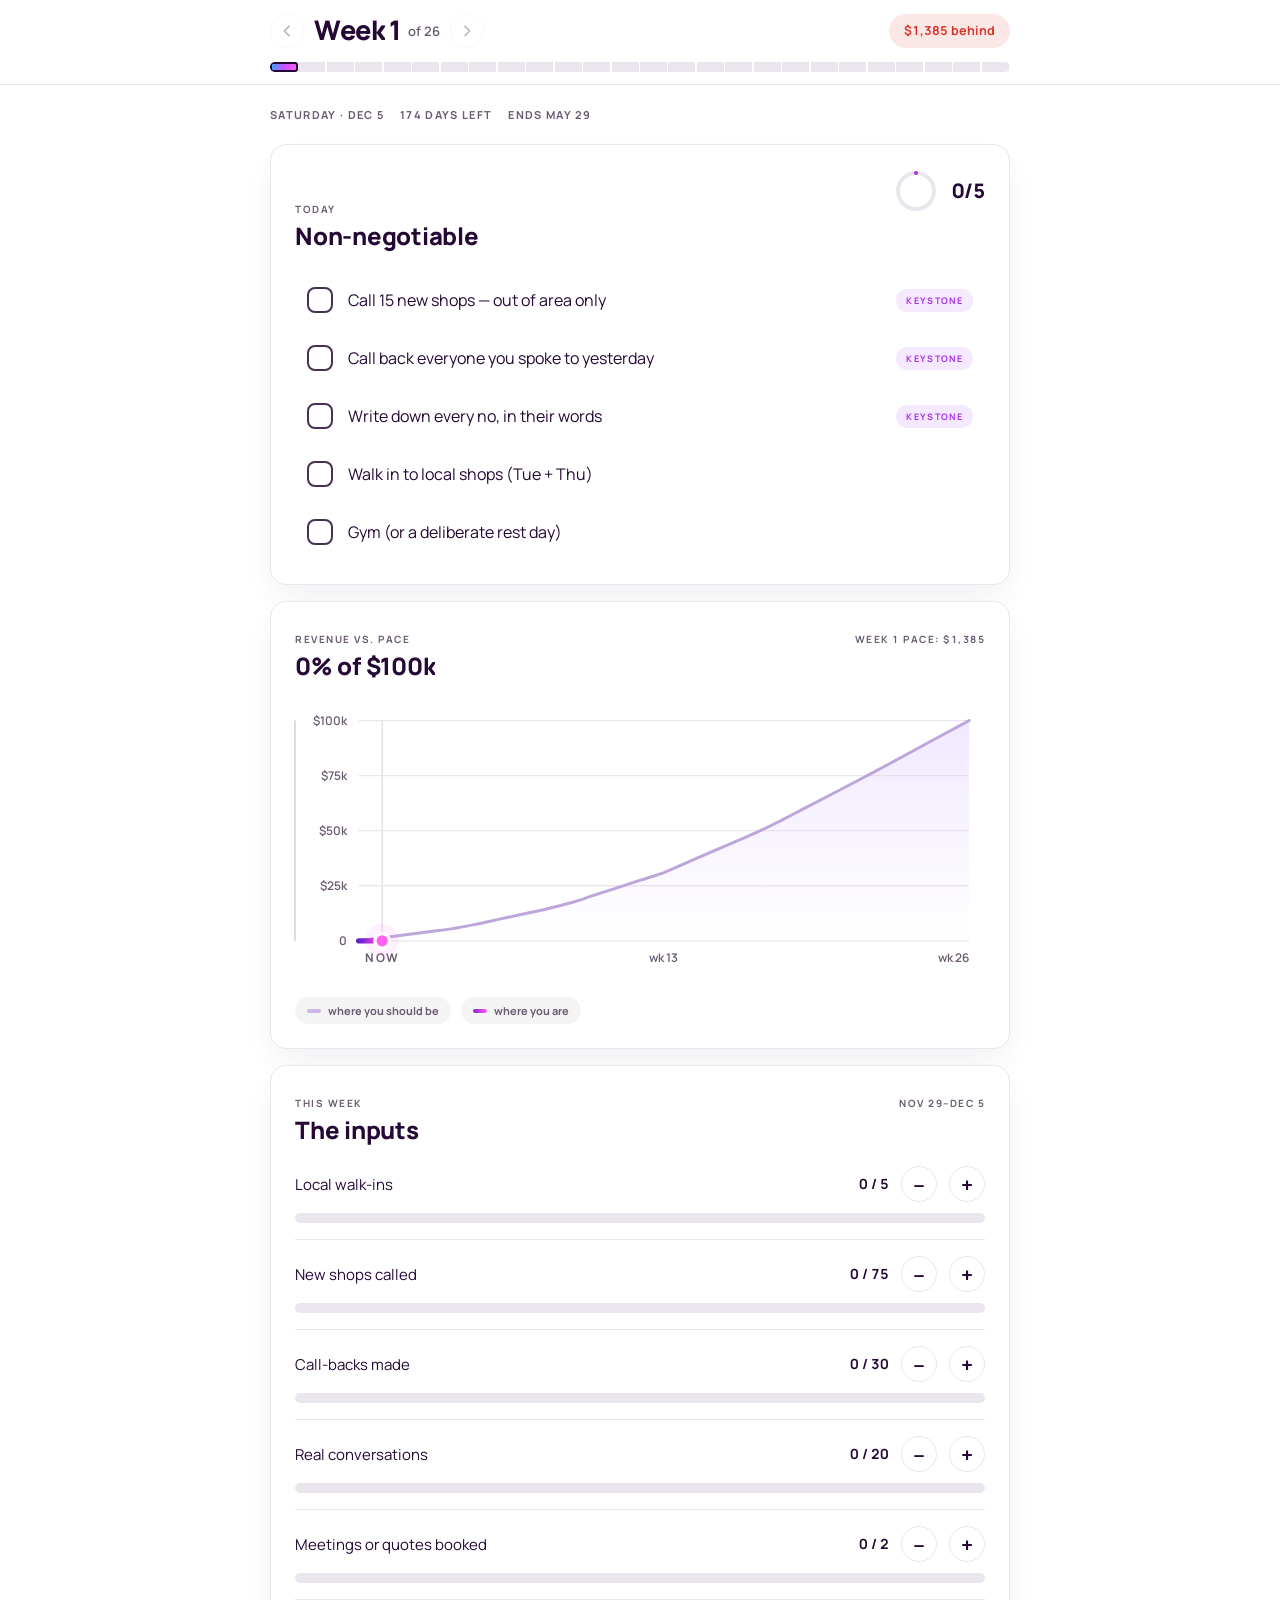
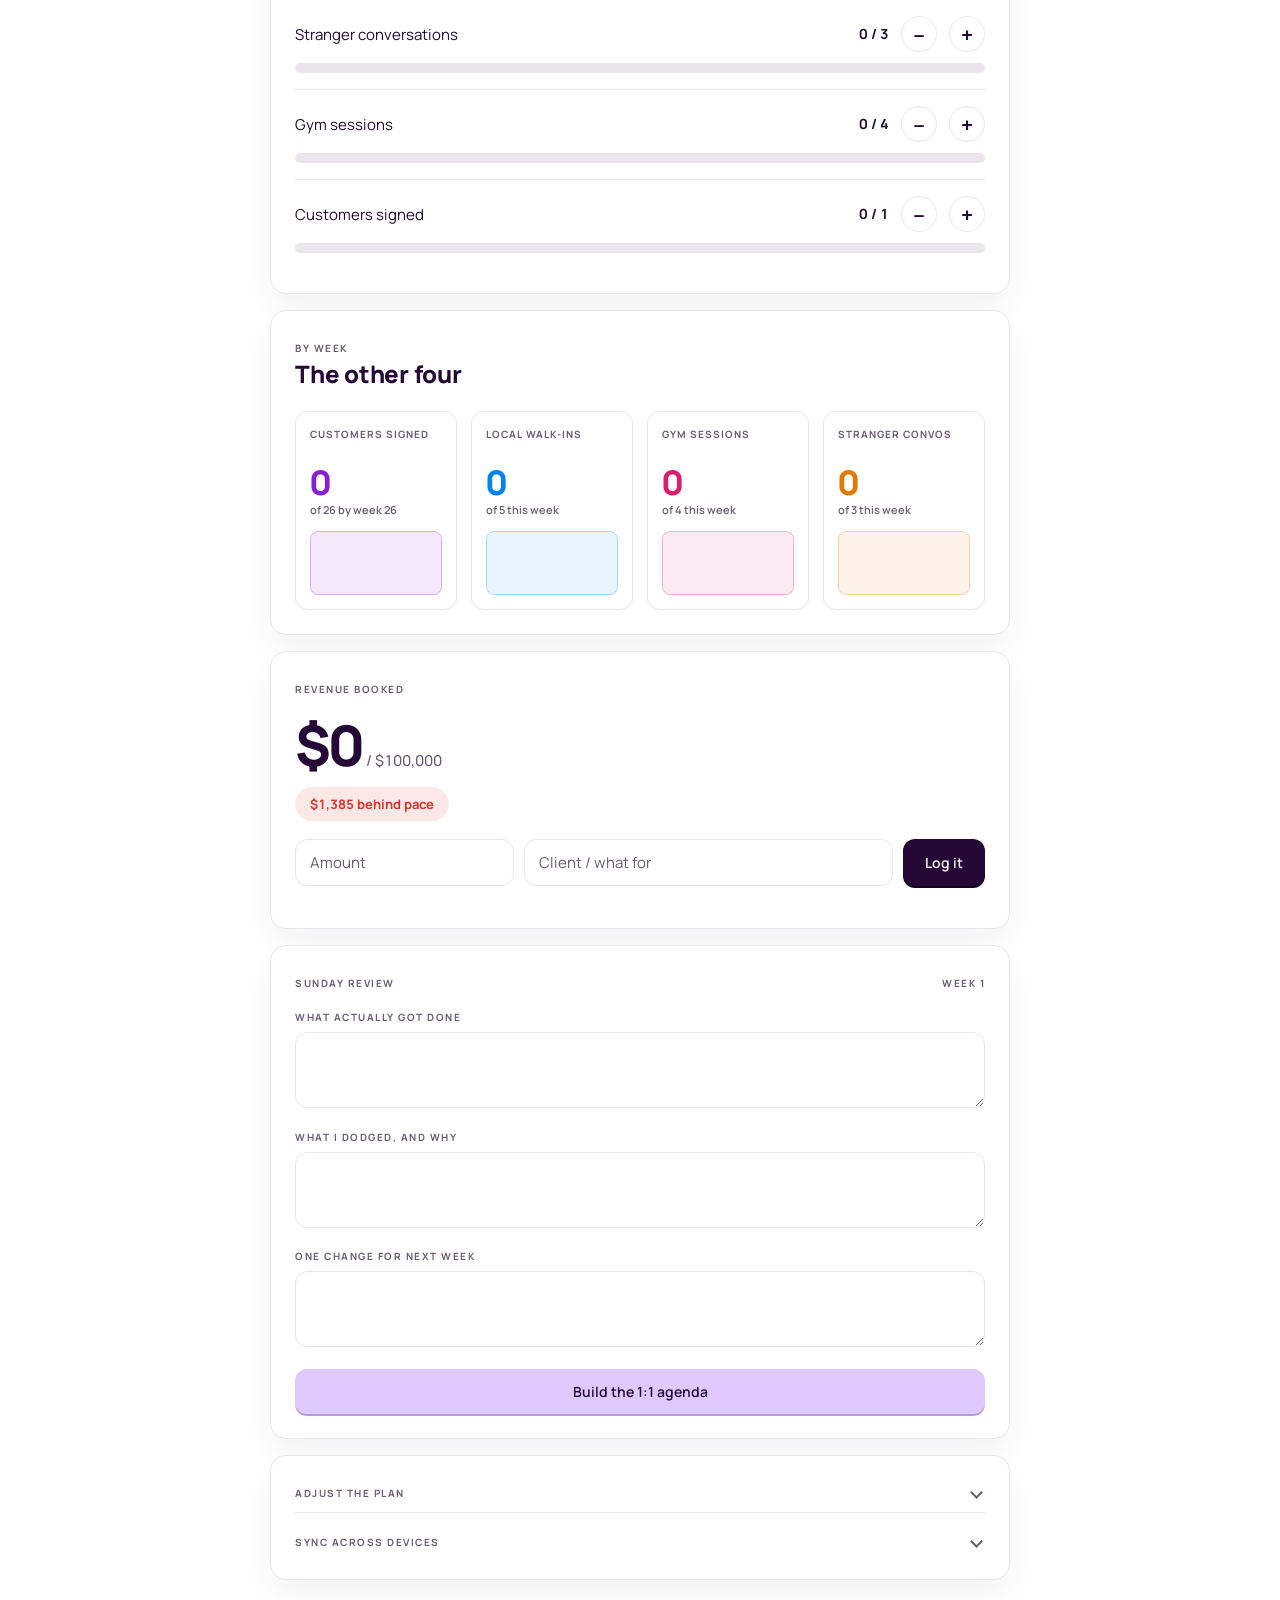
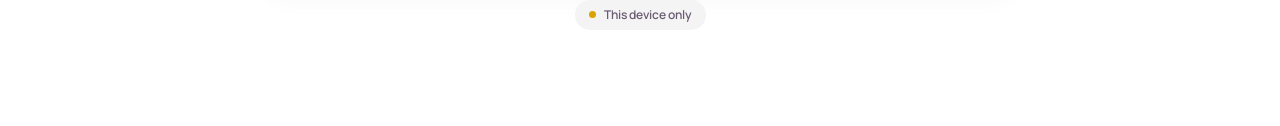
==== commit 7d96ddf6: "Redesign the top section, add week navigation, rework the chart and meters Top section - The gradien" ====
--- a/standalone.html
+++ b/standalone.html
@@ -26,8 +26,8 @@
 <style>
 /* ==========================================================================
    26-week accountability dashboard — Whimsical plum design system.
-   Tokens come straight from DESIGN_2.md; the chart series palette is the
-   one exception (see --s1..--s4 below) and is documented there.
+   Tokens come from DESIGN_2.md; the chart series palette is the one
+   documented exception (see --s1..--s4).
    ========================================================================== */
 
 :root {
@@ -44,23 +44,18 @@
   --muted:         #6a5b72;
 
   /* ---- accents ---- */
-  --violet:        #ab2fed;   /* interactive text, icons — never a big fill */
+  --violet:        #ab2fed;
   --blue:          #0283ec;
   --indigo:        #4b38ee;
 
   /* ---- chart series ----
-     DESIGN_2's vivid violet + vivid blue are ΔE 1.6 apart under deuteranopia,
-     i.e. the same colour to ~5% of men. Slot 1 is a deepened violet that keeps
-     the brand family while clearing the CVD gate. Validated all-pairs on white:
-     worst CVD ΔE 8.0, all slots ≥3:1 contrast. */
+     DESIGN_2's own accents collapse under colour-blindness: vivid violet and
+     vivid blue sit ΔE 1.6 apart for deuteranopia. These four are validated
+     all-pairs on white — worst CVD ΔE 8.4, tritan 11.0, every slot ≥3:1. */
   --s1: #8a1fd0;              /* customers signed — cumulative */
   --s2: #0283ec;              /* local walk-ins */
-  --s3: #0d9268;              /* gym sessions */
-  --s4: #f2661a;              /* stranger convos */
-  --s1-tint: #f3e9fc;
-  --s2-tint: #e2f1fd;
-  --s3-tint: #e1f3ec;
-  --s4-tint: #fdeee4;
+  --s3: #d61f6d;              /* gym sessions */
+  --s4: #e07a00;              /* stranger convos */
 
   /* ---- status ---- */
   --good:          #0d9268;
@@ -68,9 +63,8 @@
   --bad:           #d8342b;
   --bad-tint:      #fbe8e6;
 
-  /* ---- gradients (full-bleed only, per DESIGN_2) ---- */
+  /* ---- gradients ---- */
   --aurora: linear-gradient(97deg, #3ca1ff 5.54%, #c852ff 49.85%, #ff60f0 94.14%);
-  --plum-pink: linear-gradient(142deg, #ba59ff 0%, #ba59ff 30%, #ff59f1 100%);
 
   /* ---- type ----
      One family, two roles. DESIGN_2 asks for Agrandir at display sizes and
@@ -83,13 +77,11 @@
   --r-sm: 8px;
   --r-md: 12px;
   --r-lg: 16px;
-  --r-xl: 28px;
   --pill: 9999px;
 
   /* plum-tinted shadows only — never neutral grey */
-  --lift:  0 16px 32px -4px rgba(37, 8, 53, .06);
+  --lift:   0 16px 32px -4px rgba(37, 8, 53, .06);
   --lift-2: 0 12px 16px -4px rgba(37, 8, 53, .12);
-  --hard:  0 3px 0 0 var(--shadow-color, #12041c);
 
   --ease-spring: cubic-bezier(.34, 1.56, .64, 1);
   --ease-out: cubic-bezier(.22, 1, .36, 1);
@@ -111,9 +103,8 @@
   overflow-x: hidden;
 }
 
-.wrap { max-width: 760px; margin: 0 auto; padding: 0 20px; }
-
-/* Numerals must never reflow as they tick. */
+.wrap { max-width: 780px; margin: 0 auto; padding: 0 20px; }
+
 .num, .tabular { font-variant-numeric: tabular-nums; }
 
 h1, h2, h3 { font-family: var(--display); font-weight: 800; letter-spacing: -.02em; margin: 0; }
@@ -128,34 +119,26 @@
 }
 
 /* ==========================================================================
-   Custom cursor — a circle that follows with easing and swells on targets.
-   Fine pointers only; touch keeps the native behaviour.
+   Cursor — one circle, nothing inside it.
+   Position and scale are both driven in rAF; a CSS transition on transform
+   would fight the loop and read as lag.
    ========================================================================== */
 
-.cursor, .cursor-dot {
+.cursor {
   position: fixed;
   top: 0; left: 0;
+  width: 14px; height: 14px;
+  margin: -7px 0 0 -7px;
   border-radius: 50%;
+  background: var(--plum);
   pointer-events: none;
   z-index: 9999;
   opacity: 0;
-  transition: opacity .25s ease;
-}
-.cursor {
-  width: 34px; height: 34px;
-  margin: -17px 0 0 -17px;
-  border: 1.5px solid var(--plum);
-  transition: width .3s var(--ease-spring), height .3s var(--ease-spring),
-              margin .3s var(--ease-spring), background-color .3s ease,
-              border-color .3s ease, opacity .25s ease;
-}
-.cursor-dot {
-  width: 5px; height: 5px;
-  margin: -2.5px 0 0 -2.5px;
-  background: var(--plum);
-}
-html.has-cursor .cursor,
-html.has-cursor .cursor-dot { opacity: 1; }
+  will-change: transform;
+  transition: opacity .2s ease, background-color .25s ease;
+}
+html.has-cursor .cursor { opacity: 1; }
+html.has-cursor .cursor.hot { background: var(--violet); }
 html.has-cursor,
 html.has-cursor a,
 html.has-cursor button,
@@ -163,80 +146,104 @@
 html.has-cursor textarea,
 html.has-cursor summary { cursor: none; }
 
-/* over something clickable */
-.cursor.is-hot {
-  width: 58px; height: 58px;
-  margin: -29px 0 0 -29px;
-  background: rgba(171, 47, 237, .1);
-  border-color: var(--violet);
-}
-.cursor.is-down { width: 26px; height: 26px; margin: -13px 0 0 -13px; }
-
 /* ==========================================================================
-   Masthead — the 26-week clock. Full-bleed gradient, as the system requires.
+   Top nav — the clock and the week selector
    ========================================================================== */
 
-.mast {
+.topbar {
+  position: sticky; top: 0; z-index: 60;
+  background: rgba(255, 255, 255, .88);
+  backdrop-filter: saturate(180%) blur(14px);
+  -webkit-backdrop-filter: saturate(180%) blur(14px);
+  border-bottom: 1px solid var(--mist);
+  padding: 14px 0 0;
+  margin-bottom: 22px;
+}
+.topbar-row { display: flex; align-items: center; gap: 10px; }
+
+.wknav {
+  flex: 0 0 34px; width: 34px; height: 34px;
+  border: 1px solid var(--mist); background: var(--canvas);
+  border-radius: var(--pill); padding: 0;
+  display: grid; place-items: center; cursor: pointer;
+  transition: background .18s ease, border-color .18s ease, transform .18s var(--ease-spring);
+}
+.wknav svg { width: 16px; height: 16px; fill: none; stroke: var(--plum); stroke-width: 2.4; stroke-linecap: round; stroke-linejoin: round; }
+.wknav:hover:not(:disabled) { background: var(--plum); border-color: var(--plum); transform: scale(1.08); }
+.wknav:hover:not(:disabled) svg { stroke: #fff; }
+.wknav:disabled { opacity: .3; cursor: default; }
+
+.wk-title { font-size: clamp(21px, 5.2vw, 27px); line-height: 1.05; letter-spacing: -.03em; }
+.wk-of { font-size: 13px; font-weight: 600; color: var(--muted); margin-left: -2px; }
+
+.pace-chip {
+  margin-left: auto;
+  font-size: 12.5px; font-weight: 700; font-variant-numeric: tabular-nums;
+  padding: 8px 15px; border-radius: var(--pill);
+  background: var(--soft); color: var(--muted);
+  white-space: nowrap;
+  transition: background .3s ease, color .3s ease;
+}
+.pace-chip[data-s="ahead"]  { background: var(--good-tint); color: #0a6b4d; }
+.pace-chip[data-s="behind"] { background: var(--bad-tint);  color: var(--bad); }
+.pace-chip--solid { margin-left: 0; font-size: 13px; margin-top: 14px; display: inline-block; }
+
+/* --- the 26-week rail --- */
+.rail {
+  position: relative; height: 10px;
+  margin: 14px 0 12px;
+  background: var(--mist);
+  border-radius: var(--pill);
+  overflow: hidden;
+}
+.rail-fill {
+  position: absolute; inset: 0 auto 0 0; width: 0;
+  background: var(--aurora);
+  border-radius: var(--pill);
+  transition: width .8s var(--ease-out);
+}
+/* one hairline notch per week boundary */
+.rail-ticks {
+  position: absolute; inset: 0;
+  background: repeating-linear-gradient(
+    90deg,
+    transparent 0,
+    transparent calc(100% / 26 - 1.5px),
+    rgba(255, 255, 255, .95) calc(100% / 26 - 1.5px),
+    rgba(255, 255, 255, .95) calc(100% / 26)
+  );
+  pointer-events: none;
+}
+.rail-hits { position: absolute; inset: 0; display: flex; }
+.rail-hits button {
+  flex: 1; border: 0; background: none; padding: 0; cursor: pointer;
   position: relative;
-  background: var(--plum-pink);
-  color: #fff;
-  padding: 26px 0 24px;
-  overflow: hidden;
-  margin-bottom: 28px;
-}
-/* printed-paper grain over the gradient */
-.mast::after {
-  content: '';
-  position: absolute; inset: 0;
-  background-image: url("data:image/svg+xml,%3Csvg xmlns='http://www.w3.org/2000/svg' width='140' height='140'%3E%3Cfilter id='n'%3E%3CfeTurbulence type='fractalNoise' baseFrequency='.85' numOctaves='3'/%3E%3C/filter%3E%3Crect width='140' height='140' filter='url(%23n)' opacity='.42'/%3E%3C/svg%3E");
-  opacity: .16;
-  pointer-events: none;
-  mix-blend-mode: overlay;
-}
-.mast > * { position: relative; z-index: 1; }
-.mast .label { color: rgba(255, 255, 255, .78); }
-
-.mast h1 {
-  font-size: clamp(38px, 11vw, 64px);
-  line-height: .95;
-  letter-spacing: -.03em;
-  margin: 8px 0 0;
-}
-.mast-row {
-  display: flex; justify-content: space-between; align-items: flex-end;
-  gap: 16px; flex-wrap: wrap; margin-top: 14px;
-}
-.mast-meta { display: flex; gap: 18px; flex-wrap: wrap; }
-
-/* pace headline chip, mirrors the chart's NOW gap */
-.mast-pace {
-  font-size: 13px; font-weight: 700;
-  padding: 8px 16px; border-radius: var(--pill);
-  background: rgba(255, 255, 255, .17);
-  border: 1px solid rgba(255, 255, 255, .3);
-  backdrop-filter: blur(8px);
-  white-space: nowrap;
-}
-
-/* 26 segments — one per week — so the deadline is always visible */
-.rail { display: flex; gap: 3px; margin-top: 20px; }
-.rail i {
-  flex: 1; height: 6px; border-radius: 2px;
-  background: rgba(255, 255, 255, .26);
-  transform-origin: bottom;
-  animation: railIn .5s var(--ease-spring) backwards;
-}
-.rail i.done { background: #fff; }
-.rail i.now {
-  background: #fff;
-  box-shadow: 0 0 0 2px rgba(255, 255, 255, .45);
-  animation: railIn .5s var(--ease-spring) backwards, pulse 2.2s ease-in-out 1s infinite;
-}
-@keyframes railIn { from { transform: scaleY(.2); opacity: 0; } }
-@keyframes pulse { 50% { box-shadow: 0 0 0 5px rgba(255, 255, 255, 0); } }
+}
+.rail-hits button:disabled { cursor: default; }
+.rail-hits button::after {
+  content: ''; position: absolute; inset: 0;
+  background: var(--plum); opacity: 0;
+  transition: opacity .18s ease;
+}
+.rail-hits button:hover:not(:disabled)::after { opacity: .22; }
+/* The selected week is outlined, not filled — a solid block reads as a hole
+   punched in the gradient rather than a marker sitting on it. */
+.rail-hits button[aria-selected="true"]::after {
+  opacity: 1;
+  background: none;
+  box-shadow: inset 0 0 0 2px var(--plum);
+  border-radius: 3px;
+}
+
+.daterow {
+  display: flex; gap: 16px; flex-wrap: wrap; align-items: center;
+  font-size: 11px; font-weight: 700; letter-spacing: .12em; text-transform: uppercase;
+  color: var(--muted);
+  margin-bottom: 22px;
+}
 
 /* ==========================================================================
-   Cards
+   Cards + section reveals
    ========================================================================== */
 
 .card {
@@ -253,17 +260,35 @@
 }
 .card-head h2 { font-size: 24px; letter-spacing: -.24px; }
 
+.reveal { opacity: 0; transform: translateY(22px); }
+.reveal.in {
+  opacity: 1; transform: none;
+  transition: opacity .55s var(--ease-out), transform .7s var(--ease-out);
+}
+
+/* per-character text reveal: up from below, left to right */
+.rt { display: inline-block; overflow: hidden; vertical-align: bottom; padding-bottom: .08em; }
+/* longhand, not the shorthand: each character carries its own inline
+   transition-delay and a shorthand here would reset it to 0 */
+.rt i {
+  display: inline-block; font-style: normal;
+  transform: translateY(110%);
+  transition-property: transform;
+  transition-duration: .75s;
+  transition-timing-function: var(--ease-out);
+}
+.rt-in i { transform: none; }
+
 /* ==========================================================================
-   Today — the morning screen. Biggest tap targets on the page.
+   Today
    ========================================================================== */
 
 .today-ring { display: flex; align-items: center; gap: 14px; }
 .today-ring svg { width: 44px; height: 44px; transform: rotate(-90deg); }
 .today-ring .track { stroke: var(--mist); }
 .today-ring .fill {
-  stroke: var(--violet);
-  stroke-linecap: round;
-  transition: stroke-dashoffset .6s var(--ease-spring);
+  stroke: var(--violet); stroke-linecap: round;
+  transition: stroke-dashoffset .7s var(--ease-spring);
 }
 .today-ring .count { font-family: var(--display); font-size: 20px; font-weight: 800; }
 
@@ -303,124 +328,11 @@
 
 .keystone {
   font-size: 9px; font-weight: 700; letter-spacing: .15em;
-  color: var(--violet); background: var(--s1-tint);
+  color: var(--violet); background: #f5eafd;
   padding: 5px 10px; border-radius: var(--pill);
   white-space: nowrap;
 }
-
-/* the whole-list celebration */
 .card.all-done { border-color: var(--violet); }
-
-/* ==========================================================================
-   Streaks — solid blocks, weight at the top of the page
-   ========================================================================== */
-
-.streaks { display: grid; grid-template-columns: 1fr 1fr; gap: 16px; margin-bottom: 16px; }
-.streak {
-  border-radius: var(--r-lg); padding: 22px;
-  box-shadow: var(--lift); overflow: hidden; position: relative;
-}
-.streak:first-child { background: var(--plum); color: #fff; }
-.streak:first-child .label { color: var(--wash); }
-.streak:last-child { background: var(--wash); color: var(--plum); }
-.streak:last-child .label { color: var(--mauve); }
-.streak .big {
-  font-family: var(--display); font-weight: 800;
-  font-size: clamp(38px, 11vw, 52px); line-height: 1; letter-spacing: -.03em;
-  display: block; margin: 10px 0 4px;
-}
-.streak .unit { font-size: 10px; font-weight: 700; letter-spacing: .15em; text-transform: uppercase; opacity: .8; }
-
-/* a flame that grows with the streak */
-.streak .spark {
-  position: absolute; right: -10px; bottom: -12px;
-  font-size: 68px; line-height: 1; opacity: .14;
-  transform-origin: bottom center;
-  animation: flicker 3.5s ease-in-out infinite;
-}
-@keyframes flicker {
-  0%, 100% { transform: scale(1) rotate(-3deg); }
-  50%      { transform: scale(1.09) rotate(3deg); }
-}
-
-/* ==========================================================================
-   "The other four" — liquid fill meters
-   ========================================================================== */
-
-.minis { display: grid; grid-template-columns: 1fr 1fr; gap: 14px; }
-@media (min-width: 620px) { .minis { grid-template-columns: repeat(4, 1fr); } }
-
-.mini {
-  background: var(--tint); border-radius: var(--r-md);
-  padding: 16px 14px 14px; position: relative; overflow: hidden;
-}
-.mini .name {
-  font-size: 10px; font-weight: 700; letter-spacing: .07em; text-transform: uppercase;
-  color: var(--c); opacity: .8; display: block; line-height: 1.35; min-height: 2.7em;
-}
-.mini .v {
-  font-family: var(--display); font-weight: 800; font-size: 32px; line-height: 1;
-  letter-spacing: -.02em; color: var(--c); display: block; margin: 10px 0 2px;
-}
-.mini .of { font-size: 11px; font-weight: 500; color: var(--c); opacity: .72; display: block; }
-
-/* the jar the liquid sits in */
-.jar { position: relative; margin-top: 12px; height: 62px; border-radius: var(--r-sm); overflow: hidden; }
-.jar svg { display: block; width: 100%; height: 100%; }
-.jar .target-line { stroke: var(--c); stroke-width: 1.5; stroke-dasharray: 3 3; opacity: .55; }
-
-/* target met — the jar glows and the badge pops in */
-.mini.hit { box-shadow: inset 0 0 0 2px var(--c); }
-.mini .flag {
-  position: absolute; top: 12px; right: 12px;
-  width: 22px; height: 22px; border-radius: 50%;
-  background: var(--c); color: #fff;
-  display: grid; place-items: center;
-  transform: scale(0); transition: transform .4s var(--ease-spring);
-}
-.mini.hit .flag { transform: scale(1); }
-.mini .flag svg { width: 12px; height: 12px; }
-
-/* weekly history under the jar */
-.spark-row { display: flex; align-items: flex-end; gap: 2px; height: 18px; margin-top: 10px; }
-.spark-row i {
-  flex: 1; background: var(--c); opacity: .32; border-radius: 2px 2px 0 0;
-  min-height: 2px; transform-origin: bottom;
-  transition: height .5s var(--ease-spring);
-}
-.spark-row i.last { opacity: .9; }
-
-/* ==========================================================================
-   Pace chart
-   ========================================================================== */
-
-.ramp svg { display: block; width: 100%; height: auto; overflow: visible; touch-action: pan-y; }
-.ramp .grid-line { stroke: var(--mist); stroke-width: 1; }
-.ramp .month-line { stroke: var(--mist); stroke-width: 1; stroke-dasharray: 2 5; }
-.ramp .axis-text { font-family: var(--body); font-size: 9px; font-weight: 600; fill: var(--muted); }
-.ramp .now-line { stroke: var(--plum); stroke-width: 1.5; stroke-dasharray: 4 4; }
-.ramp .now-text { font-family: var(--body); font-size: 9px; font-weight: 700; fill: var(--plum); letter-spacing: .1em; }
-
-.legend { display: flex; gap: 10px; flex-wrap: wrap; margin-top: 16px; font-size: 11px; font-weight: 700; color: var(--muted); }
-.legend span { background: var(--soft); border-radius: var(--pill); padding: 6px 12px; }
-.swatch { display: inline-block; width: 9px; height: 9px; border-radius: 3px; margin-right: 7px; vertical-align: -1px; }
-
-/* crosshair readout */
-.ramp .hover-line { stroke: var(--plum); stroke-width: 1; opacity: .3; }
-.tip {
-  position: absolute; pointer-events: none; z-index: 20;
-  background: var(--plum); color: #fff;
-  border-radius: var(--r-md); padding: 10px 13px;
-  font-size: 12px; line-height: 1.45; white-space: nowrap;
-  box-shadow: var(--lift-2);
-  opacity: 0; transform: translate(-50%, -118%) scale(.94);
-  transition: opacity .16s ease, transform .16s var(--ease-out);
-}
-.tip.on { opacity: 1; transform: translate(-50%, -128%) scale(1); }
-.tip b { font-variant-numeric: tabular-nums; }
-.tip .t-behind { color: #ff9f97; }
-.tip .t-ahead { color: #7ee6c0; }
-.ramp-wrap { position: relative; }
 
 /* ==========================================================================
    Weekly inputs
@@ -435,23 +347,119 @@
 
 .step {
   width: 36px; height: 36px; flex: 0 0 36px;
-  border: 0; background: var(--soft); color: var(--plum);
+  border: 1px solid var(--mist); background: var(--canvas); color: var(--plum);
   border-radius: var(--pill);
-  font-size: 20px; font-weight: 700; line-height: 1;
+  font-size: 19px; font-weight: 700; line-height: 1;
   display: grid; place-items: center; padding: 0; cursor: pointer;
-  transition: transform .12s var(--ease-spring), background .18s ease, color .18s ease;
-}
-.step:hover { background: var(--mist); }
-.step:active { transform: scale(.86); background: var(--plum); color: #fff; }
-
-/* --soft is too close to white to read as an empty track at 0 */
-.bar { height: 10px; background: var(--mist); border-radius: var(--pill); overflow: hidden; }
+  transition: transform .16s var(--ease-spring), background .18s ease,
+              color .18s ease, border-color .18s ease, box-shadow .18s ease;
+}
+.step:hover {
+  background: var(--violet); border-color: var(--violet); color: #fff;
+  transform: scale(1.12);
+  box-shadow: 0 4px 12px -2px rgba(171, 47, 237, .45);
+}
+.step:active { transform: scale(.88); background: var(--plum); border-color: var(--plum); }
+
+.bar { position: relative; height: 10px; background: var(--mist); border-radius: var(--pill); overflow: hidden; }
 .bar i {
   display: block; height: 100%; border-radius: var(--pill);
   background: var(--violet);
-  transition: width .55s var(--ease-spring), background-color .3s ease;
+  transition: width .75s var(--ease-spring), background-color .35s ease;
 }
 .metric[data-hit="1"] .bar i { background: var(--good); }
+/* a highlight travels the filled portion while it is short of target */
+.bar i::after {
+  content: ''; position: absolute; inset: 0;
+  background: linear-gradient(90deg, transparent, rgba(255,255,255,.55), transparent);
+  transform: translateX(-100%);
+  animation: sheen 2.4s ease-in-out infinite;
+}
+.metric[data-hit="1"] .bar i::after { animation: none; }
+@keyframes sheen { 0% { transform: translateX(-100%); } 60%, 100% { transform: translateX(300%); } }
+
+/* ==========================================================================
+   The other four — liquid meters on white, no tinted blocks
+   ========================================================================== */
+
+.minis { display: grid; grid-template-columns: 1fr 1fr; gap: 14px; }
+@media (min-width: 640px) { .minis { grid-template-columns: repeat(4, 1fr); } }
+
+.mini {
+  position: relative;
+  background: var(--canvas);
+  border: 1px solid var(--mist);
+  border-radius: var(--r-md);
+  padding: 16px 14px 14px;
+  overflow: hidden;
+  transition: border-color .3s ease, box-shadow .3s ease, transform .3s var(--ease-spring);
+}
+.mini:hover { transform: translateY(-3px); box-shadow: var(--lift); }
+.mini .name {
+  font-size: 10px; font-weight: 700; letter-spacing: .1em; text-transform: uppercase;
+  color: var(--muted); display: block; line-height: 1.35; min-height: 2.7em;
+}
+.mini .v {
+  font-family: var(--display); font-weight: 800; font-size: 34px; line-height: 1;
+  letter-spacing: -.03em; color: var(--c); display: block; margin: 10px 0 3px;
+  font-variant-numeric: tabular-nums;
+}
+.mini .of { font-size: 11px; font-weight: 600; color: var(--muted); display: block; }
+
+.jar {
+  position: relative; margin-top: 14px; height: 64px;
+  border-radius: var(--r-sm); overflow: hidden;
+}
+.jar svg { display: block; width: 100%; height: 100%; }
+/* keeps an empty jar reading as a container rather than a blank patch */
+.jar::after {
+  content: ''; position: absolute; inset: 0;
+  border: 1px solid var(--c); opacity: .28;
+  border-radius: var(--r-sm); pointer-events: none;
+}
+
+.mini.hit { border-color: var(--c); }
+.mini .flag {
+  position: absolute; top: 12px; right: 12px;
+  width: 22px; height: 22px; border-radius: 50%;
+  background: var(--c); color: #fff;
+  display: grid; place-items: center;
+  transform: scale(0); transition: transform .45s var(--ease-spring);
+}
+.mini.hit .flag { transform: scale(1); }
+.mini .flag svg { width: 12px; height: 12px; }
+
+/* ==========================================================================
+   Pace chart
+   ========================================================================== */
+
+.ramp svg { display: block; width: 100%; height: auto; overflow: visible; touch-action: pan-y; }
+.ramp .grid-line { stroke: var(--mist); stroke-width: 1; }
+.ramp .axis-text { font-family: var(--body); font-size: 9px; font-weight: 600; fill: var(--muted); }
+.ramp .now-line { stroke: var(--mist); stroke-width: 1.5; }
+.ramp .now-text { font-family: var(--body); font-size: 9px; font-weight: 700; fill: var(--muted); letter-spacing: .1em; }
+
+.legend { display: flex; gap: 10px; flex-wrap: wrap; margin-top: 16px; font-size: 11px; font-weight: 700; color: var(--muted); }
+.legend span { background: var(--soft); border-radius: var(--pill); padding: 6px 12px; }
+.swatch { display: inline-block; width: 14px; height: 4px; border-radius: 2px; margin-right: 7px; vertical-align: 2px; }
+.swatch--target { background: #cbb8e4; }
+.swatch--actual { background: linear-gradient(90deg, #8a1fd0, #ff60f0); }
+
+.ramp-wrap { position: relative; }
+.ramp .hover-line { stroke: var(--plum); stroke-width: 1; opacity: .22; }
+.tip {
+  position: absolute; pointer-events: none; z-index: 20;
+  background: var(--plum); color: #fff;
+  border-radius: var(--r-md); padding: 10px 13px;
+  font-size: 12px; line-height: 1.5; white-space: nowrap;
+  box-shadow: var(--lift-2);
+  opacity: 0; transform: translate(-50%, -118%) scale(.94);
+  transition: opacity .16s ease, transform .16s var(--ease-out);
+}
+.tip.on { opacity: 1; transform: translate(-50%, -128%) scale(1); }
+.tip b { font-variant-numeric: tabular-nums; }
+.tip .t-behind { color: #ff9f97; }
+.tip .t-ahead { color: #7ee6c0; }
 
 /* ==========================================================================
    Revenue
@@ -463,12 +471,6 @@
   font-variant-numeric: tabular-nums;
 }
 .money small { font-family: var(--body); font-size: 15px; font-weight: 500; letter-spacing: 0; color: var(--muted); }
-.pace-chip {
-  font-size: 13px; font-weight: 700; font-variant-numeric: tabular-nums;
-  padding: 8px 16px; border-radius: var(--pill); display: inline-block; margin-top: 14px;
-}
-.pace-chip[data-s="ahead"] { background: var(--good-tint); color: #0a6b4d; }
-.pace-chip[data-s="behind"] { background: var(--bad-tint); color: var(--bad); }
 
 .row { display: flex; gap: 10px; margin-top: 18px; flex-wrap: wrap; }
 input[type=text], input[type=number], input[type=email], textarea {
@@ -502,32 +504,35 @@
 .del:hover { color: var(--bad); transform: scale(1.2) rotate(90deg); }
 
 /* ==========================================================================
-   Buttons — plum fill, hard shadow that collapses under the press
+   Buttons — lift on hover, depress on press. No wipes.
    ========================================================================== */
 
 .btn {
-  position: relative; overflow: hidden;
   border: 0; background: var(--plum); color: #fff;
   padding: 13px 22px; border-radius: var(--r-md);
   font-family: var(--body); font-size: 14px; font-weight: 600;
   cursor: pointer;
-  --shadow-color: #12041c;
-  box-shadow: var(--hard);
-  transition: transform .12s var(--ease-out), box-shadow .12s var(--ease-out);
-}
-.btn > span { position: relative; z-index: 1; }
-/* violet wipes across from the left on hover */
-.btn::before {
-  content: ''; position: absolute; inset: 0;
+  box-shadow: 0 2px 0 0 #12041c;
+  transition: transform .18s var(--ease-out), box-shadow .18s var(--ease-out),
+              background-color .22s ease;
+}
+.btn:hover {
   background: var(--violet);
-  transform: scaleX(0); transform-origin: left;
-  transition: transform .38s var(--ease-out);
-}
-.btn:hover::before { transform: scaleX(1); }
-.btn:active { transform: translateY(3px); box-shadow: 0 0 0 0 var(--shadow-color); }
-
-.btn.ghost { background: var(--wash); color: var(--plum); --shadow-color: #b79ae0; }
-.btn.ghost::before { background: var(--bloom); }
+  transform: translateY(-2px);
+  box-shadow: 0 4px 0 0 #7c1cad, 0 10px 20px -8px rgba(171, 47, 237, .6);
+}
+.btn:active {
+  transform: translateY(2px);
+  box-shadow: 0 0 0 0 #12041c;
+  transition-duration: .06s;
+}
+
+.btn.ghost { background: var(--wash); color: var(--plum); box-shadow: 0 2px 0 0 #b79ae0; }
+.btn.ghost:hover {
+  background: var(--bloom); color: var(--plum);
+  box-shadow: 0 4px 0 0 #c79ad0, 0 10px 20px -8px rgba(233, 189, 237, .8);
+}
+.btn.ghost:active { box-shadow: 0 0 0 0 #b79ae0; }
 .btn.wide { width: 100%; }
 .btn.sm { font-size: 13px; padding: 9px 14px; }
 
@@ -556,17 +561,16 @@
 details:first-child { border-top: 0; padding-top: 0; margin-top: 0; }
 summary {
   cursor: pointer; list-style: none;
-  padding: 6px 0; position: relative; padding-right: 26px;
+  padding: 6px 26px 6px 0; position: relative;
   transition: color .18s ease;
 }
 summary:hover { color: var(--violet); }
 summary::-webkit-details-marker { display: none; }
-/* chevron that flips when the section opens */
 summary::after {
   content: ''; position: absolute; right: 4px; top: 50%;
   width: 7px; height: 7px; margin-top: -5px;
   border-right: 2px solid currentColor; border-bottom: 2px solid currentColor;
-  transform: rotate(45deg); transform-origin: center;
+  transform: rotate(45deg);
   transition: transform .25s var(--ease-spring);
 }
 details[open] > summary::after { transform: rotate(-135deg); margin-top: -2px; }
@@ -579,29 +583,26 @@
    Sync
    ========================================================================== */
 
-.sync-bar {
-  display: flex; align-items: center; justify-content: center; gap: 10px;
-  margin-top: 20px; flex-wrap: wrap;
-}
+.sync-bar { display: flex; align-items: center; justify-content: center; gap: 10px; margin-top: 20px; flex-wrap: wrap; }
 .chip {
   display: inline-flex; align-items: center; gap: 8px;
   font-size: 12px; font-weight: 600; color: var(--muted);
   background: var(--soft); border-radius: var(--pill); padding: 7px 14px;
 }
 .chip .led { width: 7px; height: 7px; border-radius: 50%; background: var(--muted); }
-.chip[data-s="synced"] .led { background: var(--good); }
+.chip[data-s="synced"]  .led { background: var(--good); }
 .chip[data-s="syncing"] .led { background: var(--blue); animation: blink 1s ease-in-out infinite; }
-.chip[data-s="local"]  .led { background: #d9a400; }
-.chip[data-s="error"]  .led { background: var(--bad); }
+.chip[data-s="local"]   .led { background: #d9a400; }
+.chip[data-s="error"]   .led { background: var(--bad); }
 @keyframes blink { 50% { opacity: .25; } }
 
 .link-btn {
   background: none; border: 0; padding: 0;
-  color: var(--violet); font-family: var(--body); font-size: 12px; font-weight: 600;
+  color: var(--violet); font-family: var(--body);
+  font-size: 11px; font-weight: 700; letter-spacing: .12em; text-transform: uppercase;
   cursor: pointer; text-decoration: underline; text-underline-offset: 3px;
 }
 
-/* celebration particles */
 .confetti { position: fixed; inset: 0; pointer-events: none; z-index: 9998; }
 
 @media (prefers-reduced-motion: reduce) {
@@ -610,45 +611,65 @@
     animation-duration: .01ms !important;
     animation-iteration-count: 1 !important;
   }
+  .reveal { opacity: 1; transform: none; }
+  .rt i { transform: none; }
 }
 
 @media (max-width: 420px) {
   .wrap { padding: 0 14px; }
   .card { padding: 18px; }
-  .streaks { gap: 12px; }
-  .streak { padding: 18px; }
+  .daterow { gap: 10px; font-size: 10px; }
+  .pace-chip { font-size: 11.5px; padding: 7px 12px; }
 }
 </style>
 </head>
 <body>
 
 <div class="cursor" aria-hidden="true"></div>
-<div class="cursor-dot" aria-hidden="true"></div>
-
-<!-- ============ MASTHEAD: the 26-week clock ============ -->
-<header class="mast">
+
+<!-- ============ TOP NAV: the 26-week clock, and the week selector ============ -->
+<header class="topbar">
   <div class="wrap">
-    <div class="label" id="datum">loading</div>
-    <h1 id="mast-title">Week —</h1>
-    <div class="mast-row">
-      <div class="mast-meta">
-        <span class="label" id="remaining"></span>
-        <span class="label" id="deadline"></span>
-      </div>
-      <span class="mast-pace num" id="mast-pace">—</span>
+    <div class="topbar-row">
+      <button class="wknav" id="wk-prev" type="button" aria-label="Previous week">
+        <svg viewBox="0 0 24 24" aria-hidden="true"><path d="M15 5l-7 7 7 7"/></svg>
+      </button>
+
+      <h1 class="wk-title" id="wk-title" data-reveal-text>Week 1</h1>
+      <span class="wk-of" id="wk-of">of 26</span>
+
+      <button class="wknav" id="wk-next" type="button" aria-label="Next week">
+        <svg viewBox="0 0 24 24" aria-hidden="true"><path d="M9 5l7 7-7 7"/></svg>
+      </button>
+
+      <span class="pace-chip num" id="mast-pace">—</span>
     </div>
-    <div class="rail" id="rail" aria-hidden="true"></div>
+
+    <!-- One notch per week. Filled portion is the aurora gradient, so the
+         brand colour marks progress instead of sitting in a banner. -->
+    <div class="rail" id="rail">
+      <div class="rail-fill" id="rail-fill"></div>
+      <div class="rail-ticks" aria-hidden="true"></div>
+      <div class="rail-hits" id="rail-hits" role="tablist" aria-label="Jump to week"></div>
+    </div>
   </div>
 </header>
 
 <div class="wrap">
 
+  <div class="daterow">
+    <span id="datum">loading</span>
+    <span id="remaining"></span>
+    <span id="deadline"></span>
+    <button class="link-btn" id="back-now" type="button" hidden>Back to this week</button>
+  </div>
+
   <!-- ============ TODAY ============ -->
-  <section class="card" id="today-card">
+  <section class="card reveal" id="today-card">
     <div class="card-head">
       <div>
         <span class="label">Today</span>
-        <h2>Non-negotiable</h2>
+        <h2 data-reveal-text>Non-negotiable</h2>
       </div>
       <div class="today-ring">
         <svg viewBox="0 0 44 44" aria-hidden="true">
@@ -662,82 +683,67 @@
     <div id="today"></div>
   </section>
 
-  <!-- ============ STREAKS ============ -->
-  <section class="streaks">
-    <div class="streak">
-      <span class="label">Calling streak</span>
-      <span class="big num" id="streak-days">0</span>
-      <span class="unit">days unbroken</span>
-      <span class="spark" aria-hidden="true">🔥</span>
-    </div>
-    <div class="streak">
-      <span class="label">Conversations</span>
-      <span class="big num" id="streak-touch">0</span>
-      <span class="unit">had, all-time</span>
-    </div>
-  </section>
-
-  <!-- ============ WEEKLY INPUTS ============ -->
-  <section class="card">
-    <div class="card-head">
-      <div>
-        <span class="label">This week</span>
-        <h2>The inputs</h2>
-      </div>
-      <span class="label" id="week-window"></span>
-    </div>
-    <div id="metrics"></div>
-  </section>
-
-  <!-- ============ THE OTHER FOUR ============ -->
-  <section class="card">
-    <div class="card-head">
-      <div>
-        <span class="label">By week</span>
-        <h2>The other four</h2>
-      </div>
-    </div>
-    <div class="minis" id="minis"></div>
-  </section>
-
   <!-- ============ PACE CHART ============ -->
-  <section class="card ramp">
+  <section class="card ramp reveal">
     <div class="card-head">
       <div>
         <span class="label">Revenue vs. pace</span>
-        <h2 id="ramp-pct">—</h2>
+        <h2 id="ramp-pct" data-reveal-text>—</h2>
       </div>
+      <span class="label num" id="rev-target"></span>
     </div>
     <div class="ramp-wrap" id="ramp-wrap">
       <svg id="ramp" aria-label="Revenue against target pace over 26 weeks" role="img"></svg>
       <div class="tip" id="ramp-tip" aria-hidden="true"></div>
     </div>
     <div class="legend">
-      <span><i class="swatch" style="background:#b9a3d6"></i>where you should be</span>
-      <span><i class="swatch" style="background:#8a1fd0"></i>where you are</span>
+      <span><i class="swatch swatch--target"></i>where you should be</span>
+      <span><i class="swatch swatch--actual"></i>where you are</span>
     </div>
   </section>
 
+  <!-- ============ WEEKLY INPUTS ============ -->
+  <section class="card reveal">
+    <div class="card-head">
+      <div>
+        <span class="label" id="inputs-eyebrow">This week</span>
+        <h2 data-reveal-text>The inputs</h2>
+      </div>
+      <span class="label" id="week-window"></span>
+    </div>
+    <div id="metrics"></div>
+  </section>
+
+  <!-- ============ THE OTHER FOUR ============ -->
+  <section class="card reveal">
+    <div class="card-head">
+      <div>
+        <span class="label">By week</span>
+        <h2 data-reveal-text>The other four</h2>
+      </div>
+    </div>
+    <div class="minis" id="minis"></div>
+  </section>
+
   <!-- ============ REVENUE ============ -->
-  <section class="card">
+  <section class="card reveal">
     <div class="card-head">
       <div>
         <span class="label">Revenue booked</span>
       </div>
-      <span class="label num" id="rev-target"></span>
     </div>
     <div class="money" id="rev-total">$0<small> / $100,000</small></div>
-    <div><span class="pace-chip" id="pace">—</span></div>
+    <div><span class="pace-chip pace-chip--solid" id="pace">—</span></div>
     <div class="row">
       <input type="number" id="amt" placeholder="Amount" inputmode="decimal" aria-label="Amount" style="flex:1 1 110px;width:auto">
       <input type="text" id="who" placeholder="Client / what for" aria-label="Client or what for" style="flex:2 1 150px;width:auto">
-      <button class="btn" id="log-rev"><span>Log it</span></button>
+      <button class="btn" id="log-rev" type="button"><span>Log it</span></button>
     </div>
     <div class="ledger" id="ledger"></div>
   </section>
 
   <!-- ============ SUNDAY REVIEW ============ -->
-  <section class="card">
+  <section class="card reveal">
     <div class="card-head">
       <div>
         <span class="label">Sunday review</span>
@@ -756,22 +762,22 @@
       <label class="label" for="r-change">One change for next week</label>
       <textarea id="r-change" data-k="change"></textarea>
     </div>
-    <button class="btn ghost wide" id="make-agenda"><span>Build the 1:1 agenda</span></button>
+    <button class="btn ghost wide" id="make-agenda" type="button"><span>Build the 1:1 agenda</span></button>
     <div class="agenda" id="agenda" hidden></div>
   </section>
 
   <!-- ============ ADJUST + SYNC ============ -->
-  <section class="card">
+  <section class="card reveal">
     <details>
       <summary class="label">Adjust the plan</summary>
       <div style="margin-top:18px">
         <div class="label" style="margin-bottom:10px">Daily non-negotiables</div>
         <div id="edit-daily"></div>
-        <button class="btn ghost sm" id="add-daily"><span>+ Add daily</span></button>
+        <button class="btn ghost sm" id="add-daily" type="button"><span>+ Add daily</span></button>
 
         <div class="label" style="margin:22px 0 10px">Weekly targets</div>
         <div id="edit-weekly"></div>
-        <button class="btn ghost sm" id="add-weekly"><span>+ Add weekly</span></button>
+        <button class="btn ghost sm" id="add-weekly" type="button"><span>+ Add weekly</span></button>
 
         <p class="note">Change targets on Sundays, not on Wednesdays when you're behind. That's the whole point of the friend.</p>
       </div>
@@ -792,23 +798,23 @@
           <label class="label" for="sb-key">Anon key</label>
           <input type="text" id="sb-key" placeholder="eyJhbGciOi…" autocomplete="off" spellcheck="false">
         </div>
-        <button class="btn sm" id="sb-save"><span>Save keys</span></button>
+        <button class="btn sm" id="sb-save" type="button"><span>Save keys</span></button>
 
         <div id="sb-auth" style="margin-top:22px">
           <div class="field">
             <label class="label" for="sb-email">Your email</label>
             <input type="email" id="sb-email" placeholder="you@example.com" autocomplete="email">
           </div>
-          <button class="btn sm" id="sb-signin"><span>Email me a sign-in link</span></button>
-          <button class="btn ghost sm" id="sb-signout" hidden><span>Sign out</span></button>
+          <button class="btn sm" id="sb-signin" type="button"><span>Email me a sign-in link</span></button>
+          <button class="btn ghost sm" id="sb-signout" type="button" hidden><span>Sign out</span></button>
         </div>
 
         <p class="note" id="sb-msg"></p>
 
         <div class="label" style="margin:22px 0 10px">Backup</div>
         <div class="row" style="margin-top:0">
-          <button class="btn ghost sm" id="export"><span>Export JSON</span></button>
-          <button class="btn ghost sm" id="import-btn"><span>Import JSON</span></button>
+          <button class="btn ghost sm" id="export" type="button"><span>Export JSON</span></button>
+          <button class="btn ghost sm" id="import-btn" type="button"><span>Import JSON</span></button>
           <input type="file" id="import" accept="application/json,.json" hidden>
         </div>
       </div>
@@ -1261,9 +1267,8 @@
 /* ==========================================================================
    Hand-rolled SVG charts. No chart library.
 
-   Two pieces:
      ramp()   — revenue against the target pace across 26 weeks
-     meters() — "the other four", as liquid jars that fill toward the target
+     meter()  — "the other four", as liquid jars that fill toward the target
    ========================================================================== */
 
 window.Charts = (function () {
@@ -1273,6 +1278,12 @@
   var NS = 'http://www.w3.org/2000/svg';
 
   function money(n) { return '$' + Math.round(n).toLocaleString('en-US'); }
+
+  function tag(name, attrs) {
+    var e = document.createElementNS(NS, name);
+    Object.keys(attrs || {}).forEach(function (k) { e.setAttribute(k, attrs[k]); });
+    return e;
+  }
 
   /* ------------------------------------------------------------------
      Monotone cubic interpolation.
@@ -1283,12 +1294,12 @@
      so a cumulative series only ever rises.
      ------------------------------------------------------------------ */
   function monotonePath(pts) {
-    var n = pts.length;
+    var n = pts.length, i;
     if (n === 0) return '';
     if (n === 1) return 'M' + pts[0][0] + ',' + pts[0][1];
     if (n === 2) return 'M' + pts[0][0] + ',' + pts[0][1] + 'L' + pts[1][0] + ',' + pts[1][1];
 
-    var dx = [], dy = [], m = [], i;
+    var dx = [], dy = [], m = [];
     for (i = 0; i < n - 1; i++) {
       dx[i] = pts[i + 1][0] - pts[i][0];
       dy[i] = pts[i + 1][1] - pts[i][1];
@@ -1318,10 +1329,17 @@
     return d;
   }
 
-  function tag(name, attrs) {
-    var e = document.createElementNS(NS, name);
-    Object.keys(attrs || {}).forEach(function (k) { e.setAttribute(k, attrs[k]); });
-    return e;
+  /* Walk the path by arc length to find the point at a given x. The curve is
+     monotone in x, so a bisection converges — this is what lets the hover dot
+     sit exactly on the line instead of near it. */
+  function pointAtX(path, targetX) {
+    var lo = 0, hi = path.getTotalLength(), p = path.getPointAtLength(0);
+    for (var i = 0; i < 22; i++) {
+      var mid = (lo + hi) / 2;
+      p = path.getPointAtLength(mid);
+      if (p.x < targetX) lo = mid; else hi = mid;
+    }
+    return p;
   }
 
   /* ==================================================================
@@ -1331,13 +1349,10 @@
   var rampDrawn = false;
 
   function ramp(svg, opts) {
-    /* Axis text is sized in viewBox units, so a 520-wide box squeezed into a
-       350px phone renders 9px type at ~6px. Narrow screens get a squarer box
-       instead, which scales the same type back up to legible. */
     var narrow = (svg.getBoundingClientRect().width || 520) < 430;
     var W = narrow ? 380 : 520;
-    var H = narrow ? 250 : 200;
-    var L = narrow ? 42 : 48, R = 10, T = 12, B = 30;
+    var H = narrow ? 250 : 210;
+    var L = narrow ? 42 : 48, R = 12, T = 14, B = 30;
     var WEEKS = opts.weeks, max = opts.target, cur = opts.currentWeek;
 
     var x = function (w) { return L + (w / WEEKS) * (W - L - R); };
@@ -1346,53 +1361,60 @@
     svg.setAttribute('viewBox', '0 0 ' + W + ' ' + H);
     svg.innerHTML = '';
 
+    /* The actual line only spans weeks 0..now, so map its gradient to that
+       span in user space. Left at objectBoundingBox across the full chart it
+       would render as one flat dark purple until the very last weeks. */
+    var lineEndX = x(Math.min(cur + 1, WEEKS));
+
     var defs = tag('defs');
     defs.innerHTML =
-      '<linearGradient id="actualWash" x1="0" y1="0" x2="0" y2="1">' +
-        '<stop offset="0%" stop-color="#8a1fd0" stop-opacity=".30"/>' +
-        '<stop offset="100%" stop-color="#8a1fd0" stop-opacity="0"/>' +
+      '<linearGradient id="lineGrad" gradientUnits="userSpaceOnUse" ' +
+        'x1="' + x(0) + '" y1="0" x2="' + lineEndX + '" y2="0">' +
+        '<stop offset="0%" stop-color="#5b23c9"/>' +
+        '<stop offset="55%" stop-color="#c22ee0"/>' +
+        '<stop offset="100%" stop-color="#ff60f0"/>' +
       '</linearGradient>' +
-      '<linearGradient id="targetWash" x1="0" y1="0" x2="0" y2="1">' +
-        '<stop offset="0%" stop-color="#decaff" stop-opacity=".55"/>' +
+      '<linearGradient id="areaGrad" x1="0" y1="0" x2="0" y2="1">' +
+        '<stop offset="0%" stop-color="#a62fe0" stop-opacity=".30"/>' +
+        '<stop offset="60%" stop-color="#c852ff" stop-opacity=".10"/>' +
+        '<stop offset="100%" stop-color="#ff60f0" stop-opacity="0"/>' +
+      '</linearGradient>' +
+      '<linearGradient id="targetGrad" x1="0" y1="0" x2="0" y2="1">' +
+        '<stop offset="0%" stop-color="#decaff" stop-opacity=".42"/>' +
         '<stop offset="100%" stop-color="#decaff" stop-opacity="0"/>' +
-      '</linearGradient>';
+      '</linearGradient>' +
+      '<filter id="glow" x="-50%" y="-50%" width="200%" height="200%">' +
+        '<feGaussianBlur stdDeviation="4" result="b"/>' +
+        '<feMerge><feMergeNode in="b"/><feMergeNode in="SourceGraphic"/></feMerge>' +
+      '</filter>';
     svg.appendChild(defs);
 
     /* horizontal guides at 0/25/50/75/100% */
     [0, .25, .5, .75, 1].forEach(function (f) {
       var yy = y(max * f);
-      svg.appendChild(tag('line', {
-        x1: L, y1: yy.toFixed(1), x2: W - R, y2: yy.toFixed(1), class: 'grid-line'
-      }));
+      svg.appendChild(tag('line', { x1: L, y1: yy.toFixed(1), x2: W - R, y2: yy.toFixed(1), class: 'grid-line' }));
       var t = tag('text', { x: L - 9, y: (yy + 3.5).toFixed(1), 'text-anchor': 'end', class: 'axis-text' });
       t.textContent = f === 0 ? '0' : '$' + Math.round(max * f / 1000) + 'k';
       svg.appendChild(t);
     });
 
-    /* month boundaries */
-    for (var i = 1; i < 6; i++) {
-      var mx = x(i * WEEKS / 6);
-      svg.appendChild(tag('line', {
-        x1: mx.toFixed(1), y1: T, x2: mx.toFixed(1), y2: H - B, class: 'month-line'
-      }));
-    }
-
-    /* --- target ramp: dashed, across all 26 weeks --- */
-    var tgt = [];
+    /* --- target ramp: one continuous soft line, no dashes --- */
+    var tgt = [], i;
     for (i = 0; i <= WEEKS; i++) tgt.push([x(i), y(opts.targetAt(i))]);
     var tgtD = monotonePath(tgt);
 
     svg.appendChild(tag('path', {
       d: tgtD + 'L' + x(WEEKS).toFixed(2) + ',' + y(0).toFixed(2) +
          'L' + x(0).toFixed(2) + ',' + y(0).toFixed(2) + 'Z',
-      fill: 'url(#targetWash)'
+      fill: 'url(#targetGrad)'
     }));
-    svg.appendChild(tag('path', {
-      d: tgtD, fill: 'none', stroke: '#b9a3d6', 'stroke-width': 2.5,
-      'stroke-dasharray': '7 5', 'stroke-linecap': 'round'
-    }));
-
-    /* --- actual: solid, stops at NOW, never extrapolates --- */
+    var tgtLine = tag('path', {
+      d: tgtD, fill: 'none', stroke: '#bda6db', 'stroke-width': 2.25,
+      'stroke-linecap': 'round'
+    });
+    svg.appendChild(tgtLine);
+
+    /* --- actual: solid gradient line, stops at NOW, never extrapolates --- */
     var act = [[x(0), y(0)]], run = 0;
     for (i = 0; i <= cur && i < WEEKS; i++) {
       run += opts.byWeek[i] || 0;
@@ -1404,17 +1426,25 @@
     var fill = tag('path', {
       d: actD + 'L' + last[0].toFixed(2) + ',' + y(0).toFixed(2) +
          'L' + x(0).toFixed(2) + ',' + y(0).toFixed(2) + 'Z',
-      fill: 'url(#actualWash)'
+      fill: 'url(#areaGrad)'
     });
     svg.appendChild(fill);
 
+    /* Glow goes on a blurred copy underneath. Filtering the stroke itself
+       softens the whole line and it stops reading as crisp. */
+    svg.appendChild(tag('path', {
+      d: actD, fill: 'none', stroke: 'url(#lineGrad)', 'stroke-width': 7,
+      'stroke-linejoin': 'round', 'stroke-linecap': 'round',
+      filter: 'url(#glow)', opacity: '.34'
+    }));
+
     var line = tag('path', {
-      d: actD, fill: 'none', stroke: '#8a1fd0', 'stroke-width': 3.5,
+      d: actD, fill: 'none', stroke: 'url(#lineGrad)', 'stroke-width': 4,
       'stroke-linejoin': 'round', 'stroke-linecap': 'round'
     });
     svg.appendChild(line);
 
-    /* NOW marker */
+    /* NOW marker — a plain hairline, so the only dashes on the chart are none */
     var nx = x(Math.min(cur + 1, WEEKS));
     svg.appendChild(tag('line', { x1: nx.toFixed(1), y1: T, x2: nx.toFixed(1), y2: H - B, class: 'now-line' }));
     var nowT = tag('text', { x: nx.toFixed(1), y: H - B + 16, 'text-anchor': 'middle', class: 'now-text' });
@@ -1423,16 +1453,16 @@
 
     /* head of the actual line */
     var head = tag('circle', {
-      cx: last[0].toFixed(1), cy: last[1].toFixed(1), r: 6,
-      fill: '#8a1fd0', stroke: '#ffffff', 'stroke-width': 2.5
-    });
+      cx: last[0].toFixed(1), cy: last[1].toFixed(1), r: 5.5,
+      fill: '#ff60f0', stroke: '#ffffff', 'stroke-width': 2.5
+    });
+    if (!reduced) {
+      var halo = tag('circle', { cx: last[0].toFixed(1), cy: last[1].toFixed(1), r: 6, fill: '#ff60f0', opacity: '.35' });
+      halo.innerHTML = '<animate attributeName="r" values="6;15;6" dur="2.8s" repeatCount="indefinite"/>' +
+                       '<animate attributeName="opacity" values=".35;0;.35" dur="2.8s" repeatCount="indefinite"/>';
+      svg.appendChild(halo);
+    }
     svg.appendChild(head);
-    if (!reduced) {
-      var halo = tag('circle', { cx: last[0].toFixed(1), cy: last[1].toFixed(1), r: 6, fill: '#8a1fd0', opacity: '.35' });
-      halo.innerHTML = '<animate attributeName="r" values="6;15;6" dur="2.6s" repeatCount="indefinite"/>' +
-                       '<animate attributeName="opacity" values=".35;0;.35" dur="2.6s" repeatCount="indefinite"/>';
-      svg.insertBefore(halo, head);
-    }
 
     /* x labels — skipped where NOW would sit on top of them */
     [[0, 'wk 1', 'start'], [WEEKS / 2, 'wk 13', 'middle'], [WEEKS, 'wk 26', 'end']].forEach(function (p) {
@@ -1443,7 +1473,7 @@
       svg.appendChild(t);
     });
 
-    /* --- draw-on animation, once per session --- */
+    /* --- draw-on, once per session --- */
     if (!reduced && !rampDrawn) {
       rampDrawn = true;
       var len = line.getTotalLength();
@@ -1452,18 +1482,18 @@
       fill.style.opacity = 0;
       head.style.opacity = 0;
       requestAnimationFrame(function () {
-        line.style.transition = 'stroke-dashoffset 1.5s cubic-bezier(.22,1,.36,1)';
+        line.style.transition = 'stroke-dashoffset 1.6s cubic-bezier(.22,1,.36,1)';
         line.style.strokeDashoffset = 0;
-        fill.style.transition = 'opacity .9s ease .45s';
+        fill.style.transition = 'opacity 1s ease .5s';
         fill.style.opacity = 1;
-        head.style.transition = 'opacity .4s ease 1.25s';
+        head.style.transition = 'opacity .4s ease 1.35s';
         head.style.opacity = 1;
       });
     }
 
-    /* --- hover scrubber --- */
+    /* --- hover: a dot that rides the line --- */
     var hoverLine = tag('line', { class: 'hover-line', y1: T, y2: H - B, opacity: 0 });
-    var hoverDot = tag('circle', { r: 5, fill: '#250835', stroke: '#fff', 'stroke-width': 2, opacity: 0 });
+    var hoverDot = tag('circle', { r: 6.5, fill: '#ffffff', stroke: '#8a1fd0', 'stroke-width': 3, opacity: 0 });
     svg.appendChild(hoverLine);
     svg.appendChild(hoverDot);
 
@@ -1471,6 +1501,7 @@
     function at(clientX) {
       var box = svg.getBoundingClientRect();
       var vx = ((clientX - box.left) / box.width) * W;
+      vx = Math.max(L, Math.min(W - R, vx));
       var w = Math.round(((vx - L) / (W - L - R)) * WEEKS);
       w = Math.max(0, Math.min(WEEKS, w));
 
@@ -1478,12 +1509,16 @@
       for (var k = 0; k < w && k < WEEKS; k++) actual += opts.byWeek[k] || 0;
       var want = opts.targetAt(w);
       var known = w <= cur + 1;
-      var px = x(w), py = y(known ? actual : want);
+
+      /* sample the curve itself so the dot sits on the stroke */
+      var px = x(w);
+      var pt = pointAtX(known ? line : tgtLine, px);
 
       hoverLine.setAttribute('x1', px); hoverLine.setAttribute('x2', px);
       hoverLine.setAttribute('opacity', 1);
-      hoverDot.setAttribute('cx', px); hoverDot.setAttribute('cy', py);
-      hoverDot.setAttribute('opacity', known ? 1 : 0);
+      hoverDot.setAttribute('cx', pt.x); hoverDot.setAttribute('cy', pt.y);
+      hoverDot.setAttribute('stroke', known ? '#8a1fd0' : '#cbb8e4');
+      hoverDot.setAttribute('opacity', 1);
 
       var gap = actual - want;
       tip.innerHTML =
@@ -1495,8 +1530,8 @@
               money(Math.abs(gap)) + '</b> ' + (gap >= 0 ? 'ahead' : 'behind') + '</div>'
           : '<div style="opacity:.75">Pace <b>' + money(want) + '</b></div>');
 
-      tip.style.left = (box.left + (px / W) * box.width - opts.wrap.getBoundingClientRect().left) + 'px';
-      tip.style.top = ((py / H) * box.height) + 'px';
+      tip.style.left = ((box.left - opts.wrap.getBoundingClientRect().left) + (px / W) * box.width) + 'px';
+      tip.style.top = ((pt.y / H) * box.height) + 'px';
       tip.classList.add('on');
     }
     function off() {
@@ -1514,23 +1549,21 @@
   /* ==================================================================
      Liquid meters — "the other four"
 
-     One rAF loop drives every jar. Each jar is two offset sine waves so
-     the surface reads as liquid rather than a single rolling curve; the
-     amplitude falls away as the jar approaches full, so a finished target
-     settles instead of sloshing forever.
+     One rAF loop drives every jar. Each is two offset sine waves so the
+     surface reads as liquid rather than one rolling curve; amplitude falls
+     away near full so a finished target settles instead of sloshing.
      ================================================================== */
 
   var jars = [];
   var rafId = null;
-  /* Levels survive a re-render. renderMinis() rebuilds these cards on every
-     tick of a counter; without this the liquid would drop to empty and
-     re-pour each time, which reads as a glitch rather than a fill. */
+  /* Levels survive a re-render. renderMinis() rebuilds these cards whenever a
+     counter ticks; without this the liquid would drop to empty and re-pour
+     each time, which reads as a glitch rather than a fill. */
   var levels = {};
 
   function jarPath(w, h, level, amp, phase, freq) {
     var d = 'M0,' + h.toFixed(1);
-    var step = 4;
-    for (var px = 0; px <= w; px += step) {
+    for (var px = 0; px <= w; px += 4) {
       var yy = level + Math.sin((px / w) * freq * Math.PI * 2 + phase) * amp;
       d += (px === 0 ? 'L0,' + yy.toFixed(2) : 'L' + px + ',' + yy.toFixed(2));
     }
@@ -1540,26 +1573,23 @@
 
   function tick(ts) {
     jars.forEach(function (j) {
-      /* ease the level toward its target so a tick visibly pours in */
       j.level += (j.want - j.level) * 0.08;
       var h = j.h, w = j.w;
-      var y = h - j.level * h;
-      /* calm down near full, and never let the wave clip out of the jar */
-      var amp = Math.min(j.amp * (1 - Math.min(j.level, 1) * 0.55), Math.max(0, Math.min(y, h - y)));
+      var yy = h - j.level * h;
+      var amp = Math.min(j.amp * (1 - Math.min(j.level, 1) * 0.55), Math.max(0, Math.min(yy, h - yy)));
       var p = ts / 1000;
-      j.back.setAttribute('d', jarPath(w, h, y, amp * 0.7, p * 1.1 + 2.1, 1.6));
-      j.front.setAttribute('d', jarPath(w, h, y, amp, p * 1.7, 1.25));
+      j.back.setAttribute('d', jarPath(w, h, yy, amp * 0.7, p * 1.1 + 2.1, 1.6));
+      j.front.setAttribute('d', jarPath(w, h, yy, amp, p * 1.7, 1.25));
       levels[j.id] = j.level;
     });
     rafId = jars.length ? requestAnimationFrame(tick) : null;
   }
 
   function meter(host, o) {
-    var w = 100, h = 62;
+    var w = 100, h = 64;
     var svg = tag('svg', { viewBox: '0 0 ' + w + ' ' + h, preserveAspectRatio: 'none' });
 
-    var trough = tag('rect', { x: 0, y: 0, width: w, height: h, fill: o.color, opacity: '.10', rx: 3 });
-    svg.appendChild(trough);
+    svg.appendChild(tag('rect', { x: 0, y: 0, width: w, height: h, fill: o.color, opacity: '.09', rx: 3 }));
 
     var clipId = 'jar-' + o.id.replace(/[^a-z0-9]/gi, '');
     var defs = tag('defs');
@@ -1567,12 +1597,11 @@
     svg.appendChild(defs);
 
     var g = tag('g', { 'clip-path': 'url(#' + clipId + ')' });
-    var back = tag('path', { fill: o.color, opacity: '.34' });
-    var front = tag('path', { fill: o.color, opacity: '.85' });
+    var back = tag('path', { fill: o.color, opacity: '.32' });
+    var front = tag('path', { fill: o.color, opacity: '.88' });
     g.appendChild(back);
     g.appendChild(front);
     svg.appendChild(g);
-
     host.appendChild(svg);
 
     var want = Math.max(0, Math.min(1.06, o.frac));
@@ -1583,12 +1612,11 @@
       return;
     }
 
-    var j = {
+    jars.push({
       id: o.id, w: w, h: h,
       level: levels[o.id] !== undefined ? levels[o.id] : 0,
       want: want, amp: 2.6, back: back, front: front
-    };
-    jars.push(j);
+    });
     if (!rafId) rafId = requestAnimationFrame(tick);
   }
 
@@ -1617,6 +1645,10 @@
   var reduced = Charts.reduced;
   var S;
 
+  /* Which week the page is showing. Defaults to the live one; the rail can
+     put it anywhere from week 1 to now. */
+  var view = 0;
+
   function el(id) { return document.getElementById(id); }
 
   /* ---------------- dates ---------------- */
@@ -1634,7 +1666,7 @@
   }
   function addDays(d, n) { var x = new Date(d.getTime()); x.setDate(x.getDate() + n); return x; }
   function daysBetween(a, b) { return Math.round((b - a) / 86400000); }
-  function weekIndex() {
+  function currentWeek() {
     return Math.max(0, Math.floor(daysBetween(parseISO(S.start), lastSunday(new Date())) / 7));
   }
   function weekKey(i) { return 'w' + i; }
@@ -1660,13 +1692,10 @@
     if (!w.rt) w.rt = {};
     return w;
   }
-  function liveRevenue() {
-    return S.revenue.filter(function (r) { return !r.del; });
-  }
+  function liveRevenue() { return S.revenue.filter(function (r) { return !r.del; }); }
 
   /* ---------------- pace math ---------------- */
 
-  /* Linear-interpolate the monthly cumulative ramp onto weeks 1..26. */
   function targetAtWeek(w) {
     var pos = w / (WEEKS / 6);
     if (pos <= 0) return 0;
@@ -1689,6 +1718,74 @@
   }
 
   function save() { Store.save(); }
+
+  /* ---------------- reveals ---------------- */
+
+  /* Split into per-word containers holding per-character spans, so words never
+     break across lines and the stagger still runs character by character. */
+  function splitText(node) {
+    if (node.dataset.split) return;
+    node.dataset.split = '1';
+    var text = node.textContent;
+    node.textContent = '';
+    var i = 0;
+    text.split(/(\s+)/).forEach(function (token) {
+      if (!token) return;
+      if (/^\s+$/.test(token)) { node.appendChild(document.createTextNode(' ')); return; }
+      var word = document.createElement('span');
+      word.className = 'rt';
+      token.split('').forEach(function (ch) {
+        var c = document.createElement('i');
+        c.textContent = ch;
+        c.style.transitionDelay = (i * 26) + 'ms';
+        i++;
+        word.appendChild(c);
+      });
+      node.appendChild(word);
+    });
+  }
+
+  function revealText(node) {
+    if (!node) return;
+    splitText(node);
+    requestAnimationFrame(function () { node.classList.add('rt-in'); });
+  }
+
+  function initReveals() {
+    var cards = Array.prototype.slice.call(document.querySelectorAll('.reveal'));
+
+    if (reduced || !('IntersectionObserver' in window)) {
+      cards.forEach(function (c) { c.classList.add('in'); });
+      document.querySelectorAll('[data-reveal-text]').forEach(revealText);
+      return;
+    }
+
+    var io = new IntersectionObserver(function (entries) {
+      entries.forEach(function (e) {
+        if (!e.isIntersecting) return;
+        e.target.classList.add('in');
+        var h = e.target.querySelector('[data-reveal-text]');
+        if (h) setTimeout(function () { revealText(h); }, 140);
+        io.unobserve(e.target);
+      });
+    }, { rootMargin: '0px 0px -8% 0px', threshold: 0.06 });
+
+    cards.forEach(function (c, i) {
+      /* above-the-fold cards come in on a stagger rather than on scroll */
+      if (i < 2) {
+        setTimeout(function () {
+          c.classList.add('in');
+          var h = c.querySelector('[data-reveal-text]');
+          if (h) setTimeout(function () { revealText(h); }, 140);
+        }, 220 + i * 130);
+      } else {
+        io.observe(c);
+      }
+    });
+
+    /* the hero line runs first, before anything else moves */
+    revealText(el('wk-title'));
+  }
 
   /* ---------------- number count-up ---------------- */
 
@@ -1708,38 +1805,81 @@
   }
 
   /* ==================================================================
-     Masthead
+     Top nav
      ================================================================== */
 
-  function renderMast() {
-    var now = new Date(), w = weekIndex();
+  function renderTop() {
+    var now = new Date(), cur = currentWeek();
     var end = addDays(parseISO(S.start), WEEKS * 7 - 1);
 
+    var title = el('wk-title');
+    var want = 'Week ' + (view + 1);
+    /* only re-split when the text actually changes, or the reveal restarts */
+    if (title.dataset.text !== want) {
+      title.dataset.text = want;
+      if (title.dataset.split) {
+        title.textContent = want;
+        title.dataset.split = '';
+        splitText(title);
+        title.classList.add('rt-in');
+      } else {
+        title.textContent = want;
+      }
+    }
+    el('wk-of').textContent = 'of ' + WEEKS;
+
     el('datum').textContent = DAY[now.getDay()] + ' · ' + pretty(now);
-    el('mast-title').textContent = 'Week ' + Math.min(w + 1, WEEKS) + ' of ' + WEEKS;
     el('remaining').textContent = Math.max(0, daysBetween(now, end)) + ' days left';
     el('deadline').textContent = 'ends ' + pretty(end);
     el('week-window').textContent =
-      pretty(addDays(parseISO(S.start), w * 7)) + '–' + pretty(addDays(parseISO(S.start), w * 7 + 6));
-    el('review-when').textContent = 'week ' + (w + 1);
-
-    var diff = revenueTotal() - targetAtWeek(w + 1);
-    el('mast-pace').textContent =
-      (diff >= 0 ? money(diff) + ' ahead of pace' : money(-diff) + ' behind pace');
-
-    /* one segment per week — the deadline, always in view */
-    var rail = el('rail');
-    if (rail.childElementCount !== WEEKS) {
-      rail.innerHTML = '';
+      pretty(addDays(parseISO(S.start), view * 7)) + '–' + pretty(addDays(parseISO(S.start), view * 7 + 6));
+    el('review-when').textContent = 'week ' + (view + 1);
+    el('inputs-eyebrow').textContent = view === cur ? 'This week' : 'Week ' + (view + 1);
+
+    var diff = revenueTotal() - targetAtWeek(cur + 1);
+    var chip = el('mast-pace');
+    chip.dataset.s = diff >= 0 ? 'ahead' : 'behind';
+    chip.textContent = diff >= 0 ? money(diff) + ' ahead' : money(-diff) + ' behind';
+
+    /* rail: gradient fill to the live week, one clickable notch per week */
+    el('rail-fill').style.width = ((cur + 1) / WEEKS * 100) + '%';
+
+    var hits = el('rail-hits');
+    if (hits.childElementCount !== WEEKS) {
+      hits.innerHTML = '';
       for (var i = 0; i < WEEKS; i++) {
-        var s = document.createElement('i');
-        s.style.animationDelay = (i * 18) + 'ms';
-        rail.appendChild(s);
+        (function (n) {
+          var b = document.createElement('button');
+          b.type = 'button';
+          b.setAttribute('role', 'tab');
+          b.title = 'Week ' + (n + 1);
+          b.setAttribute('aria-label', 'Week ' + (n + 1));
+          b.addEventListener('click', function () { go(n); });
+          hits.appendChild(b);
+        })(i);
       }
     }
-    Array.prototype.forEach.call(rail.children, function (node, i) {
-      node.className = i < w ? 'done' : (i === w ? 'now' : '');
-    });
+    Array.prototype.forEach.call(hits.children, function (b, i) {
+      b.disabled = i > cur;
+      b.setAttribute('aria-selected', i === view ? 'true' : 'false');
+    });
+
+    el('wk-prev').disabled = view <= 0;
+    el('wk-next').disabled = view >= cur;
+    el('back-now').hidden = view === cur;
+
+    /* the daily list only makes sense for today */
+    el('today-card').style.display = view === cur ? '' : 'none';
+  }
+
+  function go(n) {
+    var cur = currentWeek();
+    view = Math.max(0, Math.min(cur, n));
+    renderTop();
+    renderMetrics();
+    renderMinis();
+    renderReview();
+    el('agenda').hidden = true;
   }
 
   /* ==================================================================
@@ -1780,7 +1920,6 @@
 
         save();
         renderToday();
-        renderStreaks();
         renderMetrics();
         renderMinis();
 
@@ -1801,14 +1940,11 @@
     return S.daily.length > 0 && S.daily.every(function (i) { return !!day.done[i.id]; });
   }
 
-  /* ==================================================================
-     Streaks
-     ================================================================== */
-
-  function renderStreaks() {
-    /* consecutive days the keystone call task was done. Today not being
-       done *yet* must not break it — otherwise the page tells you you've
-       failed every morning before you've started. */
+  /* Consecutive days the keystone call task was done. Today not being done
+     *yet* must not break it — otherwise the page tells you you've failed
+     every morning before you've started. Still reported in the agenda even
+     though the streak block is gone from the page. */
+  function callingStreak() {
     var run = 0, d = parseISO(S.start), today = new Date(), todayKey = iso(today);
     while (d <= today) {
       var key = iso(d), rec = S.days[key];
@@ -1816,14 +1952,7 @@
       else if (key !== todayKey) run = 0;
       d = addDays(d, 1);
     }
-
-    var total = 0;
-    Object.keys(S.weeks).forEach(function (k) {
-      total += (S.weeks[k].counts || {})['w-conv'] || 0;
-    });
-
-    countUp(el('streak-days'), run);
-    countUp(el('streak-touch'), total, function (n) { return n.toLocaleString('en-US'); });
+    return run;
   }
 
   /* ==================================================================
@@ -1831,14 +1960,14 @@
      ================================================================== */
 
   function bump(id, delta, step, silent) {
-    var w = weekRec(weekIndex());
+    var w = weekRec(view);
     w.counts[id] = Math.max(0, (w.counts[id] || 0) + delta * (step || 1));
     w.t[id] = Store.now();
-    if (!silent) { save(); renderMetrics(); renderMinis(); renderStreaks(); }
+    if (!silent) { save(); renderMetrics(); renderMinis(); }
   }
 
   function renderMetrics() {
-    var wk = weekRec(weekIndex());
+    var wk = weekRec(view);
     var host = el('metrics');
     host.innerHTML = '';
 
@@ -1854,8 +1983,15 @@
           '<button class="step" type="button" data-d="-1" aria-label="Decrease">–</button>' +
           '<button class="step" type="button" data-d="1" aria-label="Increase">+</button>' +
         '</div>' +
-        '<div class="bar"><i style="width:' + Math.min(100, (v / m.target) * 100) + '%"></i></div>';
+        '<div class="bar"><i></i></div>';
       row.querySelector('.metric-name').textContent = m.label;
+
+      /* start at 0 and let the fill animate to width on the next frame */
+      var bar = row.querySelector('.bar i');
+      var pct = Math.min(100, (v / m.target) * 100);
+      if (reduced) bar.style.width = pct + '%';
+      else requestAnimationFrame(function () { bar.style.width = pct + '%'; });
+
       row.querySelectorAll('.step').forEach(function (btn) {
         btn.addEventListener('click', function () { bump(m.id, +btn.dataset.d); });
       });
@@ -1868,73 +2004,60 @@
      ================================================================== */
 
   var MINIS = [
-    { id: 'w-cust', name: 'Customers signed', color: 'var(--s1)', hex: '#8a1fd0', tint: 'var(--s1-tint)', cumulative: true },
-    { id: 'w-show', name: 'Local walk-ins',   color: 'var(--s2)', hex: '#0283ec', tint: 'var(--s2-tint)' },
-    { id: 'w-gym',  name: 'Gym sessions',     color: 'var(--s3)', hex: '#0d9268', tint: 'var(--s3-tint)' },
-    { id: 'w-str',  name: 'Stranger convos',  color: 'var(--s4)', hex: '#f2661a', tint: 'var(--s4-tint)' }
+    { id: 'w-cust', name: 'Customers signed', hex: '#8a1fd0', cumulative: true },
+    { id: 'w-show', name: 'Local walk-ins',   hex: '#0283ec' },
+    { id: 'w-gym',  name: 'Gym sessions',     hex: '#d61f6d' },
+    { id: 'w-str',  name: 'Stranger convos',  hex: '#e07a00' }
   ];
 
   function renderMinis() {
-    var cur = weekIndex(), host = el('minis');
+    var host = el('minis');
     host.innerHTML = '';
     Charts.resetMeters();
 
     MINIS.forEach(function (m) {
       var def = S.weekly.filter(function (x) { return x.id === m.id; })[0] || { target: 1 };
 
-      /* per-week series, and the running total for the cumulative one */
-      var vals = [], run = 0, i;
-      for (i = 0; i <= cur; i++) {
-        var v = ((S.weeks[weekKey(i)] || {}).counts || {})[m.id] || 0;
-        run += v;
-        vals.push(m.cumulative ? run : v);
+      var nowVal = 0;
+      if (m.cumulative) {
+        for (var i = 0; i <= view; i++) {
+          nowVal += ((S.weeks[weekKey(i)] || {}).counts || {})[m.id] || 0;
+        }
+      } else {
+        nowVal = (weekRec(view).counts || {})[m.id] || 0;
       }
-      var nowVal = vals[vals.length - 1] || 0;
-
-      /* A cumulative jar fills toward the whole 26 weeks; a weekly one
-         fills toward this week's target. "Hit" for the cumulative one
-         means on pace, not finished — otherwise it never lights up. */
+
+      /* A cumulative jar fills toward the whole 26 weeks; a weekly one fills
+         toward that week's target. "Hit" for the cumulative one means on
+         pace, not finished — otherwise it would never light up. */
       var frac, hit, caption;
       if (m.cumulative) {
         var allTime = def.target * WEEKS;
         frac = allTime ? nowVal / allTime : 0;
-        hit = nowVal >= def.target * (cur + 1);
+        hit = nowVal >= def.target * (view + 1);
         caption = 'of ' + allTime + ' by week ' + WEEKS;
       } else {
         frac = def.target ? nowVal / def.target : 0;
         hit = nowVal >= def.target;
-        caption = 'of ' + def.target + ' this week';
+        caption = 'of ' + def.target + (view === currentWeek() ? ' this week' : ' that week');
       }
 
       var card = document.createElement('div');
       card.className = 'mini' + (hit ? ' hit' : '');
-      card.style.setProperty('--c', m.color);
-      card.style.setProperty('--tint', m.tint);
+      card.style.setProperty('--c', m.hex);
       card.innerHTML =
         '<span class="name"></span>' +
-        '<span class="v num">' + nowVal + '</span>' +
+        '<span class="v">' + nowVal + '</span>' +
         '<span class="of"></span>' +
         '<div class="jar"></div>' +
-        '<div class="spark-row"></div>' +
         '<span class="flag"><svg viewBox="0 0 16 16" fill="none" stroke="currentColor" stroke-width="3" ' +
           'stroke-linecap="round" stroke-linejoin="round"><path d="' + CHECK + '"/></svg></span>';
       card.querySelector('.name').textContent = m.name;
       card.querySelector('.of').textContent = caption;
 
-      /* No separate target line: the jar is scaled so that full *is* the
-         target, which is a stronger signal than a hairline near the rim. */
+      /* The jar is scaled so that full *is* the target — a stronger signal
+         than a hairline near the rim. */
       Charts.meter(card.querySelector('.jar'), { id: m.id, color: m.hex, frac: frac });
-
-      /* weekly history under the jar */
-      var sparks = card.querySelector('.spark-row');
-      var peak = Math.max.apply(null, vals.concat([m.cumulative ? 1 : def.target, 1]));
-      var series = vals.slice(-WEEKS);
-      series.forEach(function (v, k) {
-        var bar = document.createElement('i');
-        bar.style.height = Math.max(2, (v / peak) * 18) + 'px';
-        if (k === series.length - 1) bar.className = 'last';
-        sparks.appendChild(bar);
-      });
 
       host.appendChild(card);
     });
@@ -1948,7 +2071,7 @@
     Charts.ramp(el('ramp'), {
       weeks: WEEKS,
       target: S.target,
-      currentWeek: weekIndex(),
+      currentWeek: currentWeek(),
       byWeek: revenueByWeek(),
       targetAt: targetAtWeek,
       tip: el('ramp-tip'),
@@ -1956,6 +2079,8 @@
     });
     el('ramp-pct').textContent =
       Math.round(revenueTotal() / S.target * 100) + '% of ' + money(S.target).replace(',000', 'k');
+    el('rev-target').textContent =
+      'week ' + Math.min(currentWeek() + 1, WEEKS) + ' pace: ' + money(targetAtWeek(currentWeek() + 1));
   }
 
   /* ==================================================================
@@ -1963,11 +2088,10 @@
      ================================================================== */
 
   function renderRevenue() {
-    var total = revenueTotal(), w = weekIndex() + 1;
+    var total = revenueTotal(), w = currentWeek() + 1;
     var due = targetAtWeek(w), diff = total - due;
 
     el('rev-total').innerHTML = money(total) + '<small> / ' + money(S.target) + '</small>';
-    el('rev-target').textContent = 'week ' + Math.min(w, WEEKS) + ' pace: ' + money(due);
 
     var p = el('pace');
     p.dataset.s = diff >= 0 ? 'ahead' : 'behind';
@@ -1989,7 +2113,7 @@
           r.del = 1;
           r.t = Store.now();
           save();
-          renderRevenue(); renderRamp(); renderMast();
+          renderRevenue(); renderRamp(); renderTop();
         });
         host.appendChild(row);
       });
@@ -2008,8 +2132,8 @@
     el('amt').value = '';
     el('who').value = '';
     save();
-    renderRevenue(); renderRamp(); renderMast();
-    if (!reduced) celebrate(28);
+    renderRevenue(); renderRamp(); renderTop();
+    celebrate(28);
   }
 
   /* ==================================================================
@@ -2017,13 +2141,13 @@
      ================================================================== */
 
   function renderReview() {
-    var wk = weekRec(weekIndex());
+    var wk = weekRec(view);
     ['won', 'missed', 'change'].forEach(function (k) {
       var t = document.querySelector('[data-k="' + k + '"]');
       if (document.activeElement === t) return;   /* don't fight the caret mid-sync */
       t.value = wk.review[k] || '';
       t.oninput = function () {
-        var live = weekRec(weekIndex());
+        var live = weekRec(view);
         live.review[k] = t.value;
         live.rt[k] = Store.now();
         save();
@@ -2032,9 +2156,9 @@
   }
 
   function buildAgenda() {
-    var w = weekIndex(), wk = weekRec(w);
-    var total = revenueTotal(), due = targetAtWeek(w + 1), ahead = total >= due;
-    var h = '<div class="ag-head">Week ' + (w + 1) + ' of ' + WEEKS + ' &middot; ' + pretty(new Date()) + '</div>';
+    var wk = weekRec(view);
+    var total = revenueTotal(), due = targetAtWeek(view + 1), ahead = total >= due;
+    var h = '<div class="ag-head">Week ' + (view + 1) + ' of ' + WEEKS + ' &middot; ' + pretty(new Date()) + '</div>';
 
     function row(label, val, hit) {
       var d = document.createElement('div');
@@ -2049,7 +2173,7 @@
     h += '<div class="ag-sec">Where the money is</div>';
     h += row('Booked', money(total) + ' of ' + money(S.target));
     h += row('Pace', (ahead ? '+' : '−') + money(Math.abs(total - due)) + ' vs ' + money(due), ahead);
-    h += row('Calling streak', el('streak-days').textContent + ' days');
+    h += row('Calling streak', callingStreak() + ' days');
 
     h += '<div class="ag-sec">The inputs</div>';
     S.weekly.forEach(function (m) {
@@ -2126,7 +2250,7 @@
      Celebration
      ================================================================== */
 
-  var COLORS = ['#8a1fd0', '#0283ec', '#0d9268', '#f2661a', '#ab2fed', '#ff60f0'];
+  var COLORS = ['#8a1fd0', '#0283ec', '#d61f6d', '#e07a00', '#ab2fed', '#ff60f0'];
 
   function celebrate(count) {
     if (reduced) return;
@@ -2165,7 +2289,7 @@
       var alive = false;
 
       bits.forEach(function (b) {
-        b.vy += 0.42;          /* gravity */
+        b.vy += 0.42;
         b.vx *= 0.99;
         b.x += b.vx;
         b.y += b.vy;
@@ -2189,35 +2313,39 @@
   }
 
   /* ==================================================================
-     Custom cursor — fine pointers only
+     Cursor — one circle. Position and scale both run in the same rAF, so
+     nothing is waiting on a CSS transition to catch up.
      ================================================================== */
 
   function initCursor() {
     if (!window.matchMedia('(pointer: fine)').matches || reduced) return;
 
-    var ring = document.querySelector('.cursor');
-    var dot = document.querySelector('.cursor-dot');
-    var rx = innerWidth / 2, ry = innerHeight / 2, mx = rx, my = ry;
+    var dot = document.querySelector('.cursor');
+    var x = innerWidth / 2, y = innerHeight / 2;
+    var tx = x, ty = y, s = 1, ts = 1;
+    /* The chart is deliberately not "hot": a swollen cursor sits right on top
+       of the readout it is scrubbing. */
     var HOT = 'a, button, input, textarea, summary, .task, .step, .del, .link-btn';
 
     document.addEventListener('mousemove', function (e) {
-      mx = e.clientX; my = e.clientY;
+      tx = e.clientX; ty = e.clientY;
       document.documentElement.classList.add('has-cursor');
-      dot.style.transform = 'translate(' + mx + 'px,' + my + 'px)';
-      ring.classList.toggle('is-hot', !!(e.target.closest && e.target.closest(HOT)));
+      var hot = !!(e.target.closest && e.target.closest(HOT));
+      ts = hot ? 2.5 : 1;
+      dot.classList.toggle('hot', hot);
     }, { passive: true });
 
-    document.addEventListener('mousedown', function () { ring.classList.add('is-down'); });
-    document.addEventListener('mouseup', function () { ring.classList.remove('is-down'); });
+    document.addEventListener('mousedown', function () { ts *= 0.7; });
+    document.addEventListener('mouseup', function () { ts /= 0.7; });
     document.addEventListener('mouseleave', function () {
       document.documentElement.classList.remove('has-cursor');
     });
 
-    /* the ring trails the pointer — that lag is the whole effect */
     (function loop() {
-      rx += (mx - rx) * 0.18;
-      ry += (my - ry) * 0.18;
-      ring.style.transform = 'translate(' + rx.toFixed(2) + 'px,' + ry.toFixed(2) + 'px)';
+      x += (tx - x) * 0.38;
+      y += (ty - y) * 0.38;
+      s += (ts - s) * 0.22;
+      dot.style.transform = 'translate3d(' + x.toFixed(1) + 'px,' + y.toFixed(1) + 'px,0) scale(' + s.toFixed(3) + ')';
       requestAnimationFrame(loop);
     })();
   }
@@ -2265,8 +2393,6 @@
       if (signedIn) el('sb-email').closest('.field').hidden = true;
     });
   }
-
-  /* ---------------- export / import ---------------- */
 
   function initBackup() {
     el('export').addEventListener('click', function () {
@@ -2304,9 +2430,9 @@
 
   function renderAll() {
     S = Store.state();
-    renderMast();
+    if (view > currentWeek()) view = currentWeek();
+    renderTop();
     renderToday();
-    renderStreaks();
     renderMetrics();
     renderMinis();
     renderRamp();
@@ -2317,7 +2443,13 @@
 
   function init() {
     S = Store.load();
+    view = currentWeek();
     renderAll();
+    initReveals();
+
+    el('wk-prev').addEventListener('click', function () { go(view - 1); });
+    el('wk-next').addEventListener('click', function () { go(view + 1); });
+    el('back-now').addEventListener('click', function () { go(currentWeek()); });
 
     el('log-rev').addEventListener('click', logRevenue);
     el('who').addEventListener('keydown', function (e) { if (e.key === 'Enter') logRevenue(); });
@@ -2337,7 +2469,6 @@
     initSync();
     initBackup();
 
-    /* Sync brings remote state in after first paint; re-render on arrival. */
     Store.start(function () {
       S = Store.state();
       renderAll();
@@ -2347,8 +2478,15 @@
     var today = iso(new Date());
     setInterval(function () {
       var d = iso(new Date());
-      if (d !== today) { today = d; renderAll(); }
+      if (d !== today) { today = d; view = currentWeek(); renderAll(); }
     }, 60000);
+
+    /* the chart's viewBox depends on width, so re-lay it out on resize */
+    var rt;
+    window.addEventListener('resize', function () {
+      clearTimeout(rt);
+      rt = setTimeout(renderRamp, 200);
+    });
   }
 
   if (document.readyState === 'loading') document.addEventListener('DOMContentLoaded', init);
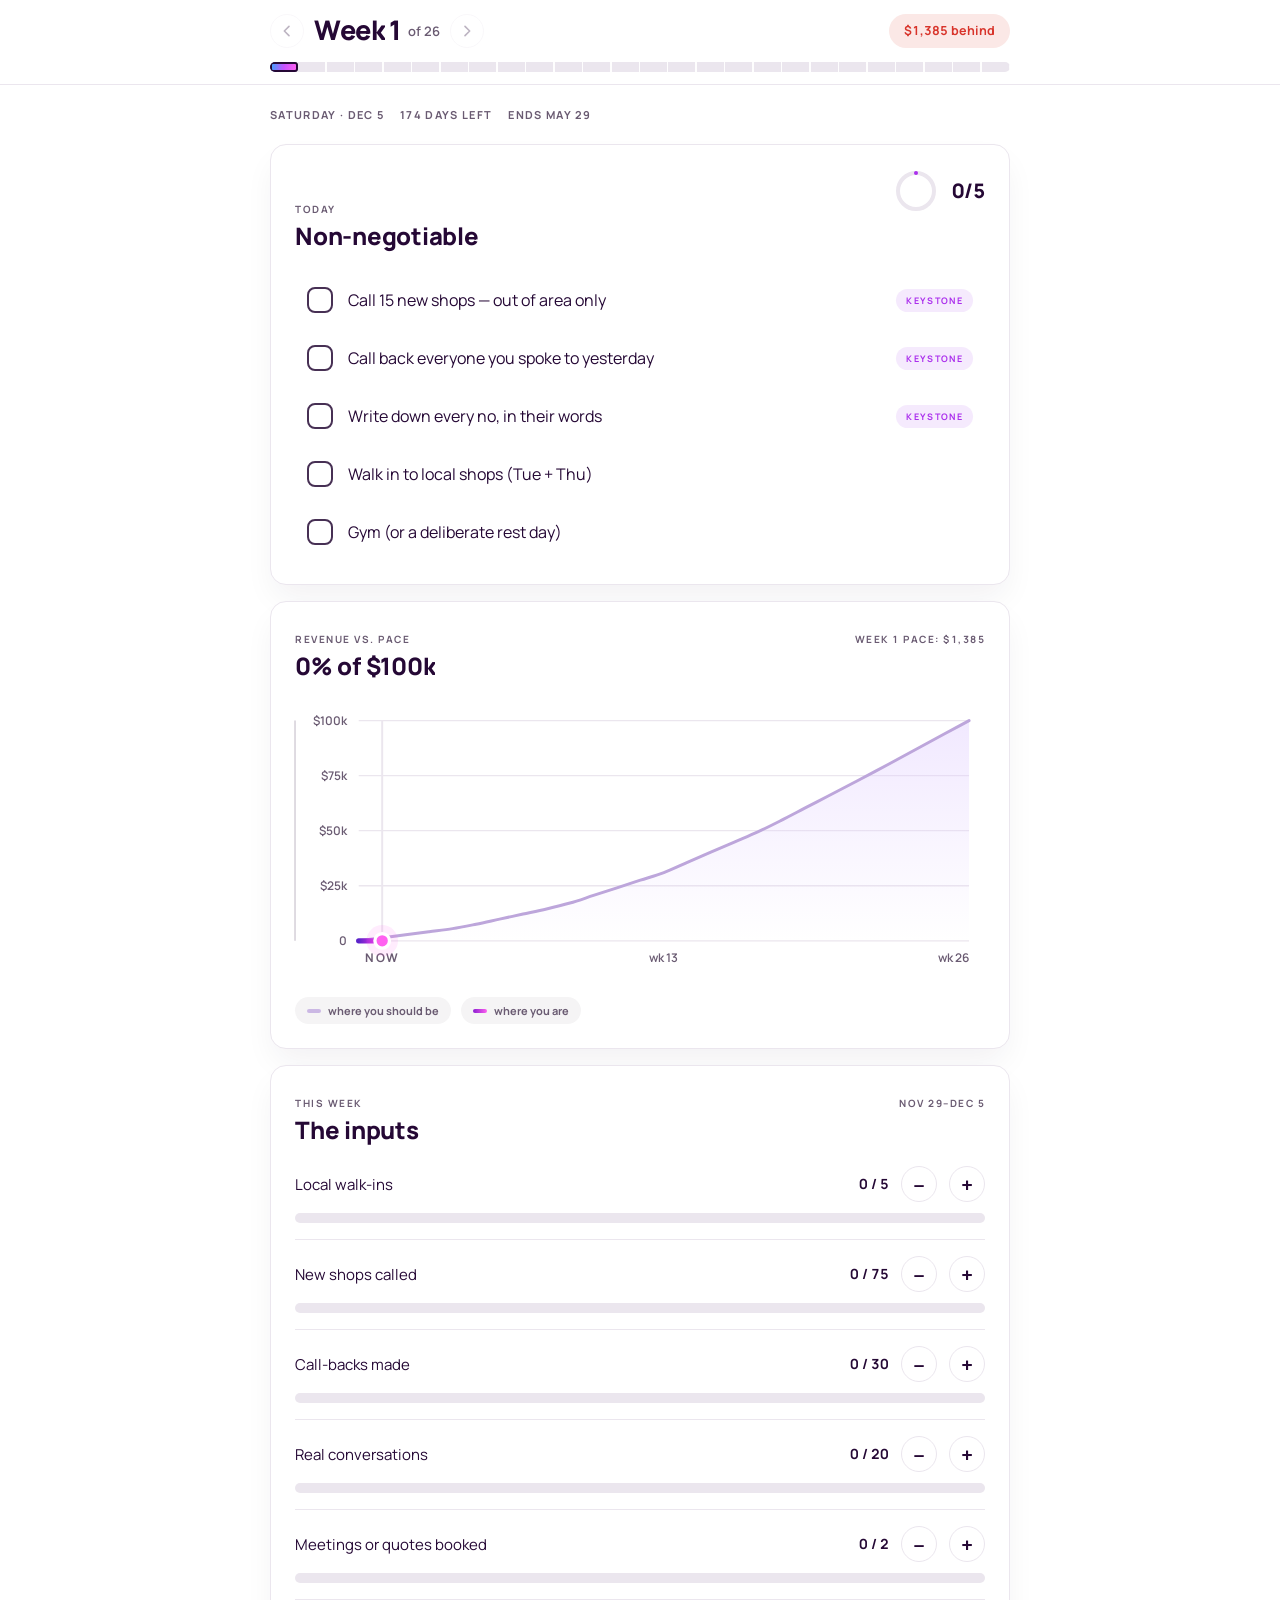
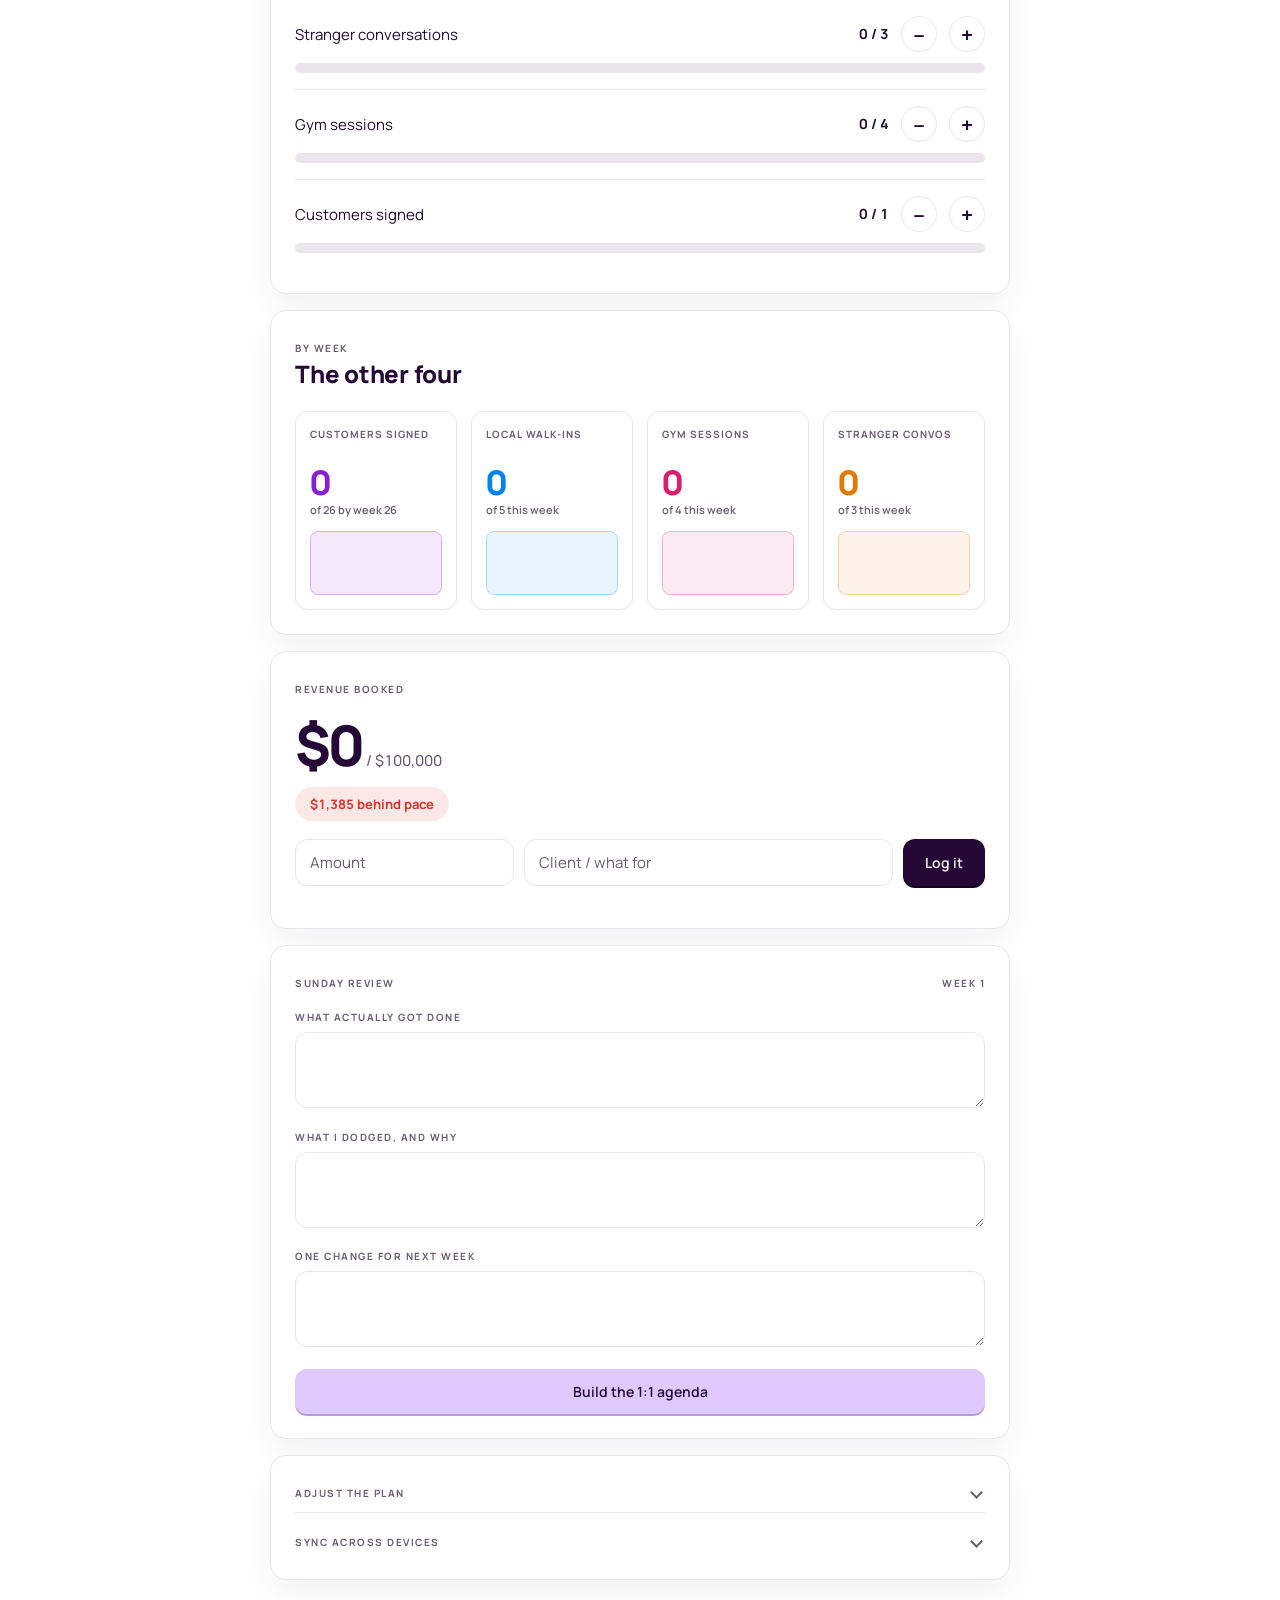
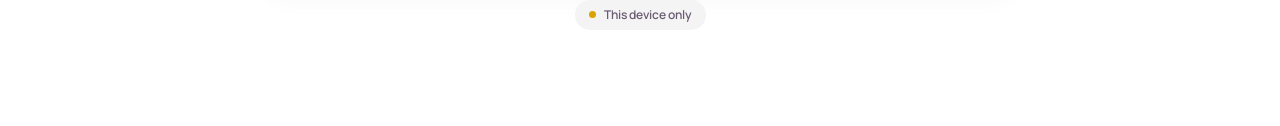
==== commit a387bbbd: "Drop the cursor's hover state The cursor is one circle at one size now. It no longer scales to 2.5x " ====
--- a/standalone.html
+++ b/standalone.html
@@ -119,9 +119,9 @@
 }
 
 /* ==========================================================================
-   Cursor — one circle, nothing inside it.
-   Position and scale are both driven in rAF; a CSS transition on transform
-   would fight the loop and read as lag.
+   Cursor — one circle, nothing inside it, one fixed size.
+   Position is driven in rAF; a CSS transition on transform would fight the
+   loop and read as lag.
    ========================================================================== */
 
 .cursor {
@@ -135,10 +135,9 @@
   z-index: 9999;
   opacity: 0;
   will-change: transform;
-  transition: opacity .2s ease, background-color .25s ease;
+  transition: opacity .2s ease;
 }
 html.has-cursor .cursor { opacity: 1; }
-html.has-cursor .cursor.hot { background: var(--violet); }
 html.has-cursor,
 html.has-cursor a,
 html.has-cursor button,
@@ -2313,8 +2312,8 @@
   }
 
   /* ==================================================================
-     Cursor — one circle. Position and scale both run in the same rAF, so
-     nothing is waiting on a CSS transition to catch up.
+     Cursor — one circle, one size. No hover state: it never grows, never
+     changes colour, it just follows the pointer.
      ================================================================== */
 
   function initCursor() {
@@ -2322,21 +2321,13 @@
 
     var dot = document.querySelector('.cursor');
     var x = innerWidth / 2, y = innerHeight / 2;
-    var tx = x, ty = y, s = 1, ts = 1;
-    /* The chart is deliberately not "hot": a swollen cursor sits right on top
-       of the readout it is scrubbing. */
-    var HOT = 'a, button, input, textarea, summary, .task, .step, .del, .link-btn';
+    var tx = x, ty = y;
 
     document.addEventListener('mousemove', function (e) {
       tx = e.clientX; ty = e.clientY;
       document.documentElement.classList.add('has-cursor');
-      var hot = !!(e.target.closest && e.target.closest(HOT));
-      ts = hot ? 2.5 : 1;
-      dot.classList.toggle('hot', hot);
     }, { passive: true });
 
-    document.addEventListener('mousedown', function () { ts *= 0.7; });
-    document.addEventListener('mouseup', function () { ts /= 0.7; });
     document.addEventListener('mouseleave', function () {
       document.documentElement.classList.remove('has-cursor');
     });
@@ -2344,8 +2335,7 @@
     (function loop() {
       x += (tx - x) * 0.38;
       y += (ty - y) * 0.38;
-      s += (ts - s) * 0.22;
-      dot.style.transform = 'translate3d(' + x.toFixed(1) + 'px,' + y.toFixed(1) + 'px,0) scale(' + s.toFixed(3) + ')';
+      dot.style.transform = 'translate3d(' + x.toFixed(1) + 'px,' + y.toFixed(1) + 'px,0)';
       requestAnimationFrame(loop);
     })();
   }
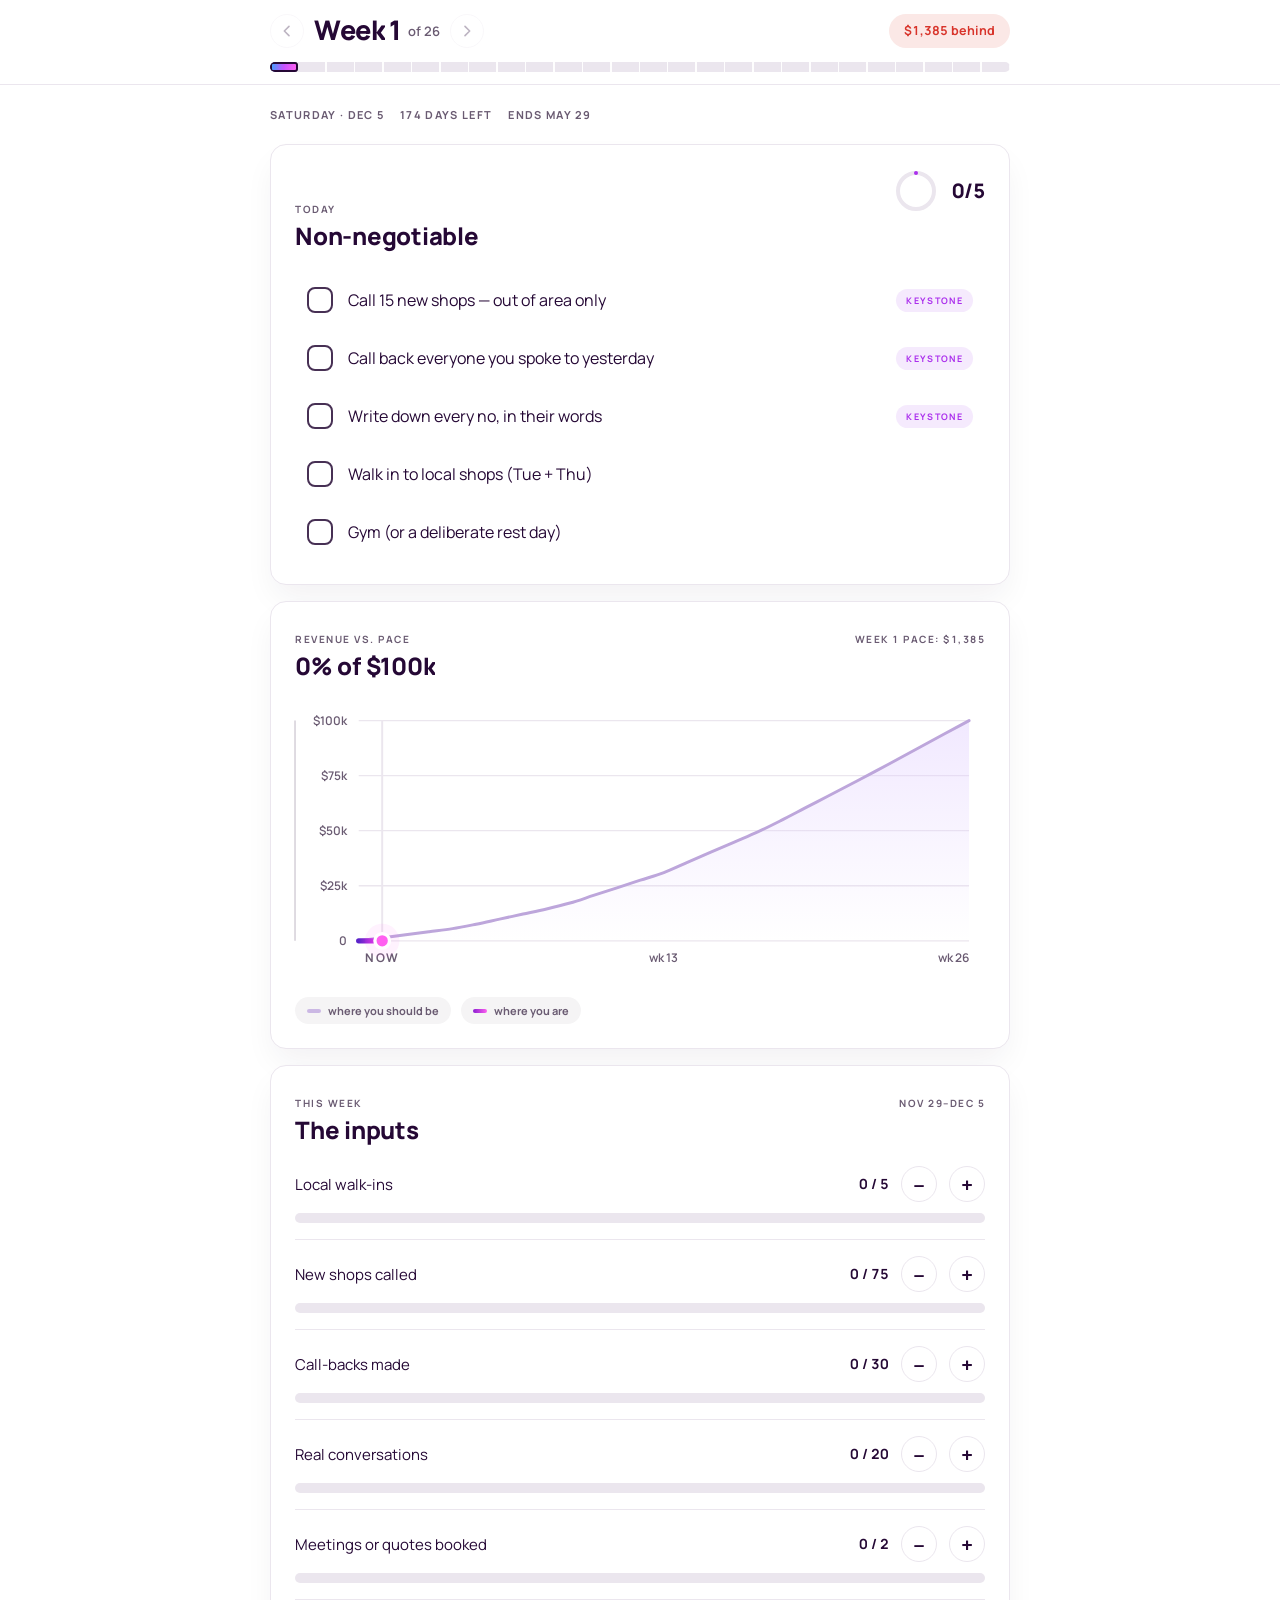
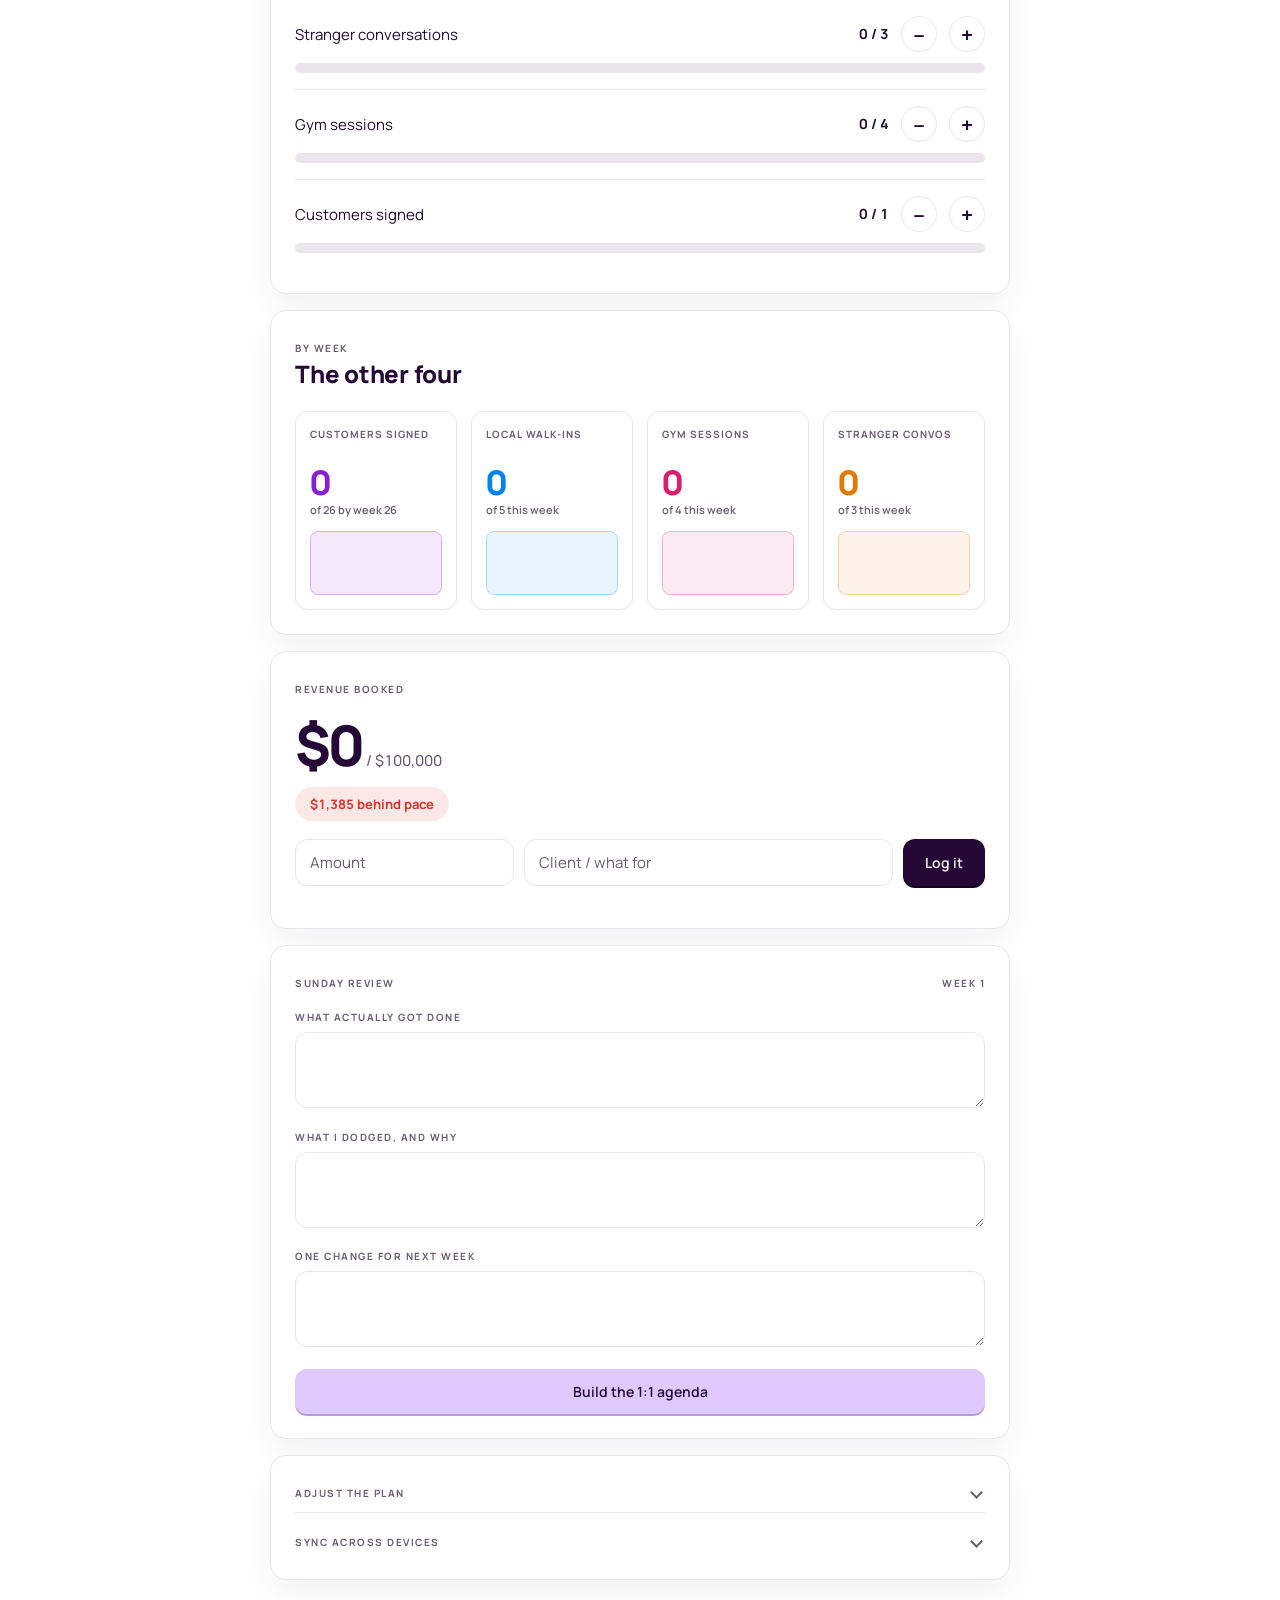
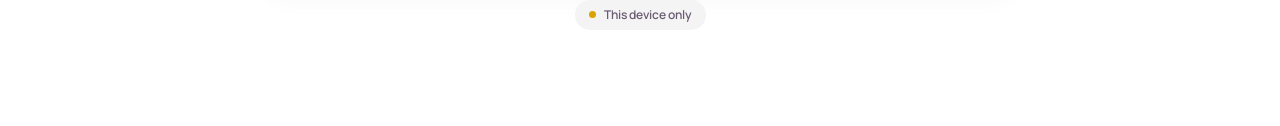
==== commit 70c694d1: "Make the input bars fill instead of flashing Removed the travelling highlight on the input bars — it" ====
--- a/standalone.html
+++ b/standalone.html
@@ -362,20 +362,14 @@
 
 .bar { position: relative; height: 10px; background: var(--mist); border-radius: var(--pill); overflow: hidden; }
 .bar i {
-  display: block; height: 100%; border-radius: var(--pill);
+  display: block; width: 0; height: 100%; border-radius: var(--pill);
   background: var(--violet);
-  transition: width .75s var(--ease-spring), background-color .35s ease;
+  /* ease-out, not spring: a progress fill must not overshoot past its value
+     and settle back. Width is animated from its previous value to the new
+     one so the colour flows in rather than appearing. */
+  transition: width .8s var(--ease-out), background-color .35s ease;
 }
 .metric[data-hit="1"] .bar i { background: var(--good); }
-/* a highlight travels the filled portion while it is short of target */
-.bar i::after {
-  content: ''; position: absolute; inset: 0;
-  background: linear-gradient(90deg, transparent, rgba(255,255,255,.55), transparent);
-  transform: translateX(-100%);
-  animation: sheen 2.4s ease-in-out infinite;
-}
-.metric[data-hit="1"] .bar i::after { animation: none; }
-@keyframes sheen { 0% { transform: translateX(-100%); } 60%, 100% { transform: translateX(300%); } }
 
 /* ==========================================================================
    The other four — liquid meters on white, no tinted blocks
@@ -1648,6 +1642,13 @@
      put it anywhere from week 1 to now. */
   var view = 0;
 
+  /* Last-rendered fill % per counter, so a bar animates from where it was to
+     where it is now instead of collapsing to zero and refilling on each tap. */
+  var lastBarPct = {};
+  /* The inputs section fills its bars the first time it scrolls into view, so
+     the fill is actually watched rather than completing off-screen on load. */
+  var metricsRevealed = false;
+
   function el(id) { return document.getElementById(id); }
 
   /* ---------------- dates ---------------- */
@@ -1756,6 +1757,7 @@
     if (reduced || !('IntersectionObserver' in window)) {
       cards.forEach(function (c) { c.classList.add('in'); });
       document.querySelectorAll('[data-reveal-text]').forEach(revealText);
+      fillBars();
       return;
     }
 
@@ -1765,6 +1767,7 @@
         e.target.classList.add('in');
         var h = e.target.querySelector('[data-reveal-text]');
         if (h) setTimeout(function () { revealText(h); }, 140);
+        if (e.target.querySelector('#metrics')) fillBars();
         io.unobserve(e.target);
       });
     }, { rootMargin: '0px 0px -8% 0px', threshold: 0.06 });
@@ -1985,16 +1988,38 @@
         '<div class="bar"><i></i></div>';
       row.querySelector('.metric-name').textContent = m.label;
 
-      /* start at 0 and let the fill animate to width on the next frame */
       var bar = row.querySelector('.bar i');
       var pct = Math.min(100, (v / m.target) * 100);
-      if (reduced) bar.style.width = pct + '%';
-      else requestAnimationFrame(function () { bar.style.width = pct + '%'; });
+      bar.dataset.target = pct;
+      var prev = lastBarPct[m.id] !== undefined ? lastBarPct[m.id] : 0;
+      lastBarPct[m.id] = pct;
+
+      /* Start the bar where it last was. Once the section has been seen, grow
+         it to the new value now (forcing a reflow between the two writes so
+         the transition actually runs); before that, leave it and let the
+         reveal fill it — otherwise the fill happens off-screen during load. */
+      bar.style.width = prev + '%';
+      if (reduced || metricsRevealed) {
+        void bar.offsetWidth;
+        bar.style.width = pct + '%';
+      }
 
       row.querySelectorAll('.step').forEach(function (btn) {
         btn.addEventListener('click', function () { bump(m.id, +btn.dataset.d); });
       });
       host.appendChild(row);
+    });
+
+    if (metricsRevealed) fillBars();
+  }
+
+  /* Grow every input bar to its recorded target. Called on the section's
+     first reveal, and after that this is a no-op catch-up. */
+  function fillBars() {
+    metricsRevealed = true;
+    document.querySelectorAll('#metrics .bar i').forEach(function (bar) {
+      void bar.offsetWidth;
+      bar.style.width = (bar.dataset.target || 0) + '%';
     });
   }
 
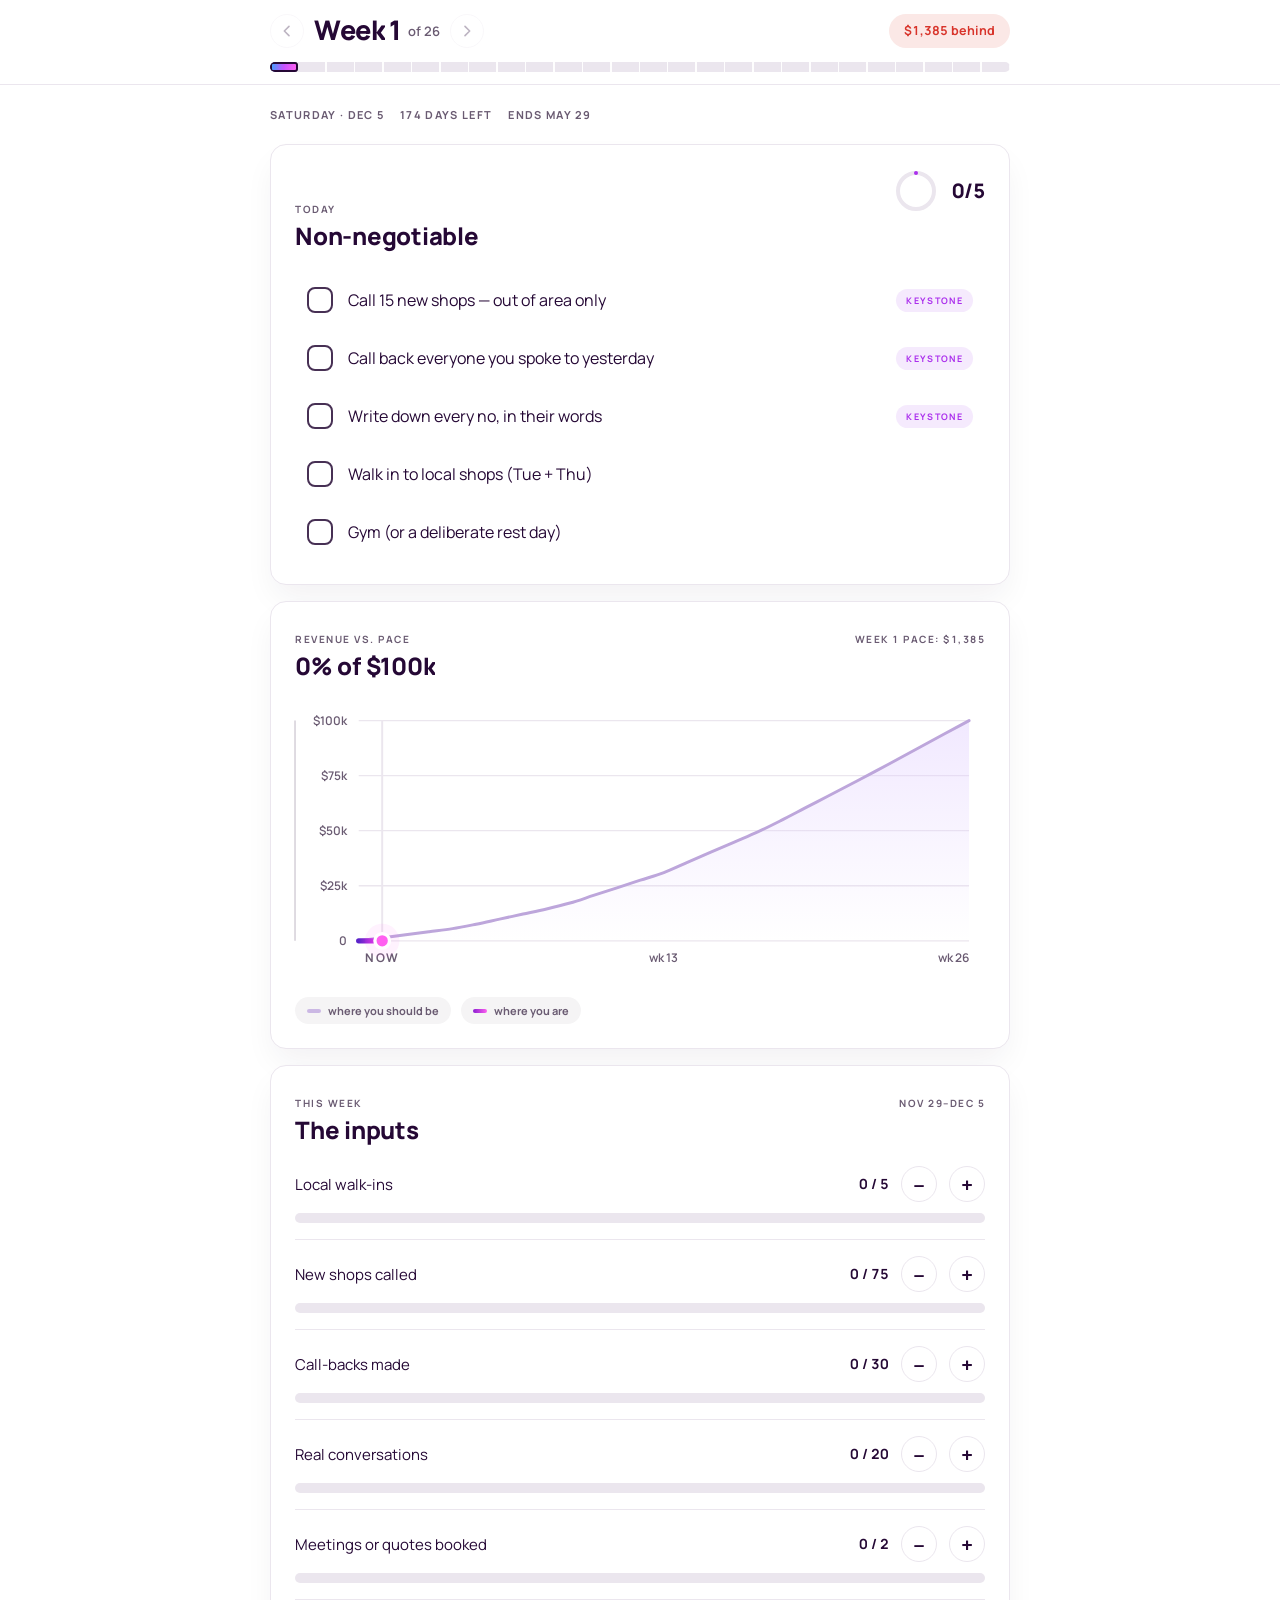
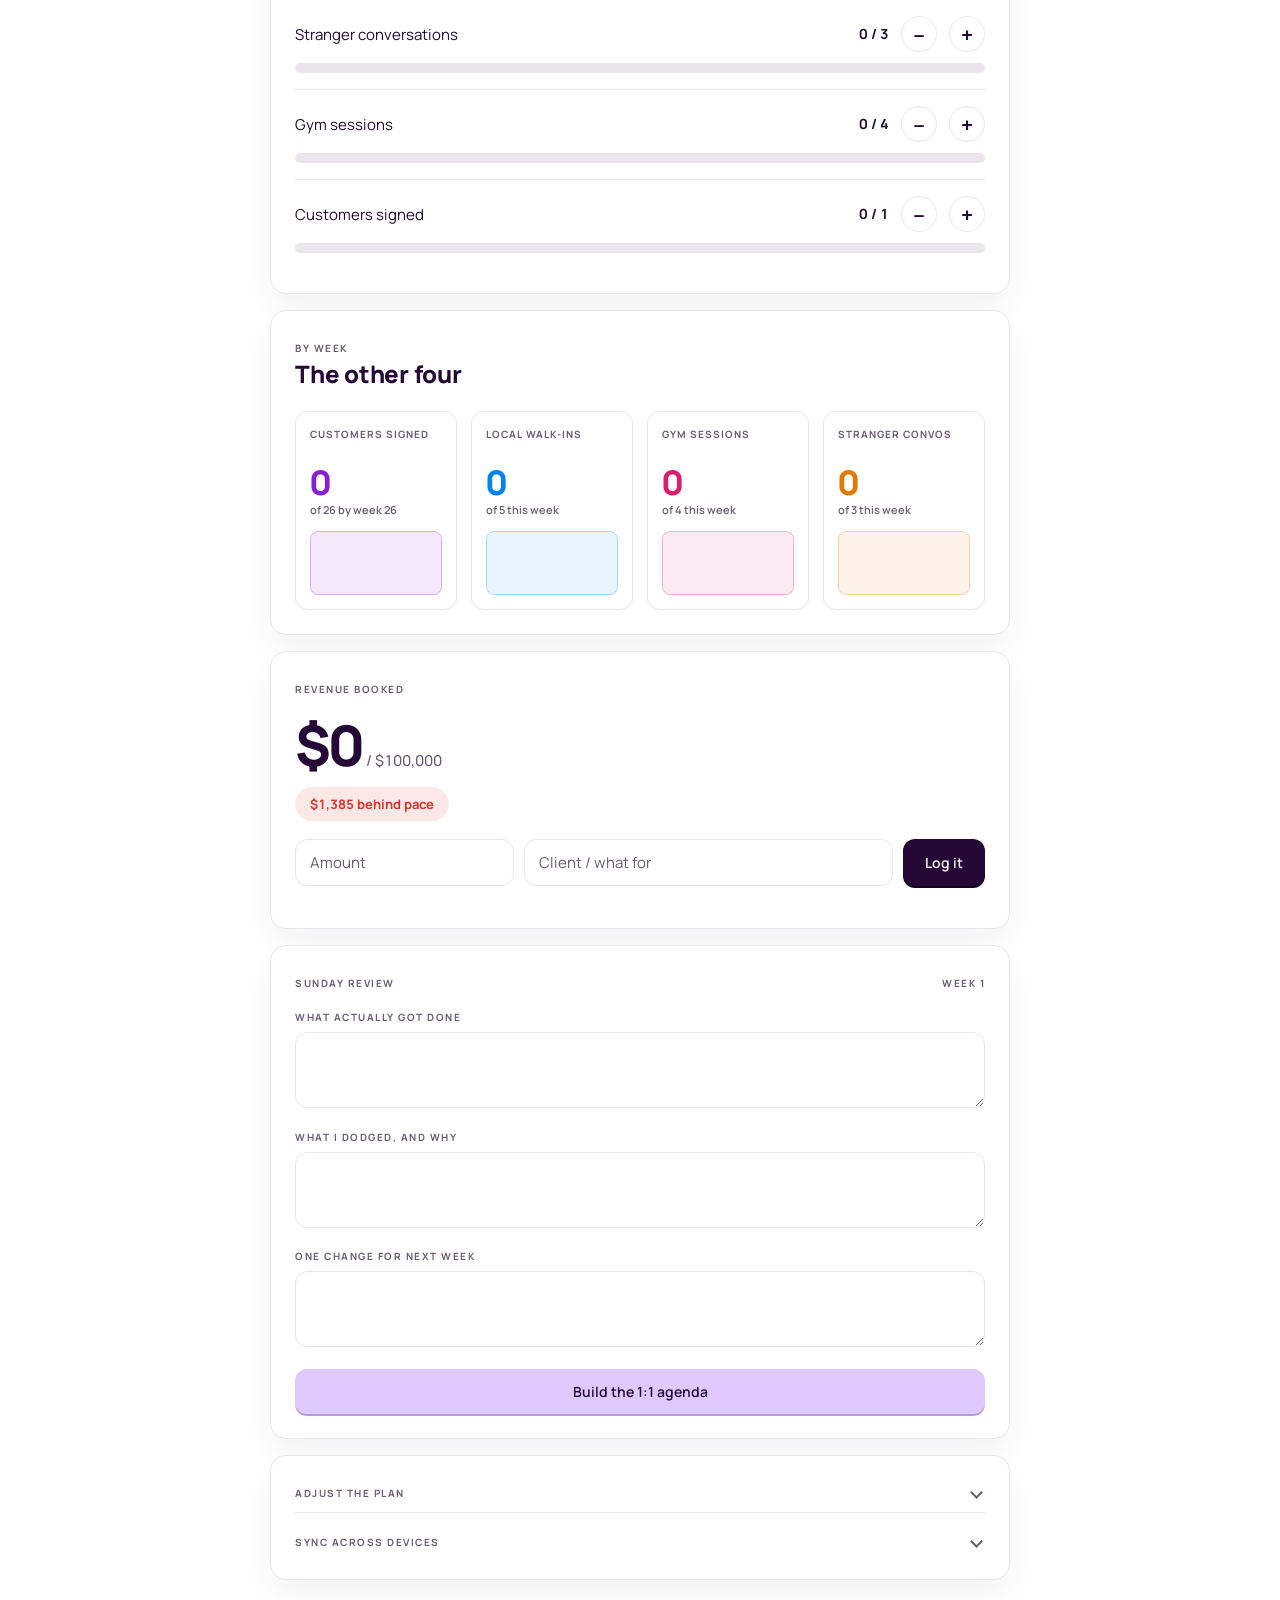
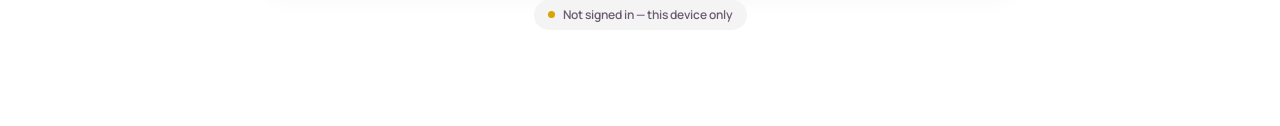
==== commit 3b48dfff: "Bake in the Supabase project config Adds js/config.js with the project URL and publishable key, so n" ====
--- a/standalone.html
+++ b/standalone.html
@@ -779,21 +779,13 @@
     <details>
       <summary class="label">Sync across devices</summary>
       <div style="margin-top:18px" id="sync-panel">
-        <p class="note" style="margin-top:0">
-          Paste a Supabase project URL and anon key, then sign in with your email.
-          Every device you sign in on shares one history. Setup steps are in the README.
+        <p class="note" style="margin-top:0" id="sync-intro">
+          Connected to your Supabase project. To sync this device, enter your email and open
+          the link it sends — once per device. (First time: run the setup in the README so
+          there's a table to sync into.)
         </p>
-        <div class="field">
-          <label class="label" for="sb-url">Project URL</label>
-          <input type="text" id="sb-url" placeholder="https://xxxx.supabase.co" autocomplete="off" spellcheck="false">
-        </div>
-        <div class="field">
-          <label class="label" for="sb-key">Anon key</label>
-          <input type="text" id="sb-key" placeholder="eyJhbGciOi…" autocomplete="off" spellcheck="false">
-        </div>
-        <button class="btn sm" id="sb-save" type="button"><span>Save keys</span></button>
-
-        <div id="sb-auth" style="margin-top:22px">
+
+        <div id="sb-auth" style="margin-top:16px">
           <div class="field">
             <label class="label" for="sb-email">Your email</label>
             <input type="email" id="sb-email" placeholder="you@example.com" autocomplete="email">
@@ -803,6 +795,22 @@
         </div>
 
         <p class="note" id="sb-msg"></p>
+
+        <details style="margin-top:16px">
+          <summary class="label">Project keys (advanced)</summary>
+          <div style="margin-top:14px">
+            <div class="field">
+              <label class="label" for="sb-url">Project URL</label>
+              <input type="text" id="sb-url" placeholder="https://xxxx.supabase.co" autocomplete="off" spellcheck="false">
+            </div>
+            <div class="field">
+              <label class="label" for="sb-key">Publishable key</label>
+              <input type="text" id="sb-key" placeholder="sb_publishable_…" autocomplete="off" spellcheck="false">
+            </div>
+            <button class="btn sm" id="sb-save" type="button"><span>Save keys</span></button>
+            <p class="note">Already set for you. Change these only to point this browser at a different project.</p>
+          </div>
+        </details>
 
         <div class="label" style="margin:22px 0 10px">Backup</div>
         <div class="row" style="margin-top:0">
@@ -820,6 +828,23 @@
 
 </div>
 
+<script>
+/* The Supabase project this dashboard syncs to.
+
+   This publishable key is safe to commit. Supabase's publishable key is
+   designed to ship in client code — every device that loads the app uses it.
+   Your data is kept private by row-level security plus your email sign-in,
+   not by hiding this key. (Never put a *secret* key here — that one is
+   different and must stay server-side.)
+
+   To point the app at a different project, change these two values. Pasting
+   keys into "Adjust the plan → Sync across devices" overrides this, per
+   browser. */
+window.KEMAL_SYNC = {
+  url: 'https://qgumwbqxrdfolpsswvuh.supabase.co',
+  key: 'sb_publishable_ENodl9kzOKuBbhItcMlxgg_86-pqkhq'
+};
+</script>
 <script>
 /* ==========================================================================
    State, persistence and cross-device sync.
@@ -912,9 +937,14 @@
     }
   })();
 
+  /* Baked-in config (js/config.js) is the default; anything pasted into the
+     panel is kept per browser and overrides it. So a fresh device is already
+     pointed at the right project and only needs the email sign-in. */
   function readConfig() {
-    try { return JSON.parse(window.localStorage.getItem(CFG_KEY)) || {}; }
-    catch (e) { return {}; }
+    var baked = window.KEMAL_SYNC || {};
+    var ls = {};
+    try { ls = JSON.parse(window.localStorage.getItem(CFG_KEY)) || {}; } catch (e) {}
+    return { url: ls.url || baked.url || '', key: ls.key || baked.key || '' };
   }
   function writeConfig(c) {
     try { window.localStorage.setItem(CFG_KEY, JSON.stringify(c)); } catch (e) {}
@@ -1025,7 +1055,7 @@
     if (sb) return Promise.resolve(sb);
     var c = readConfig();
     if (!c.url || !c.key) return Promise.resolve(null);
-    return import('https://esm.sh/@supabase/supabase-js@2.45.4')
+    return import('https://esm.sh/@supabase/supabase-js@2')
       .then(function (m) {
         sb = m.createClient(c.url, c.key, {
           auth: { persistSession: true, autoRefreshToken: true, detectSessionInUrl: true }
@@ -2405,7 +2435,12 @@
       var signedIn = !!Store.auth.session();
       el('sb-signout').hidden = !signedIn;
       el('sb-signin').hidden = signedIn;
-      if (signedIn) el('sb-email').closest('.field').hidden = true;
+      var field = el('sb-email').closest('.field');
+      if (field) field.hidden = signedIn;
+      var intro = el('sync-intro');
+      if (intro) intro.textContent = signedIn
+        ? 'Syncing this device. Your history is shared with every device you sign in on.'
+        : 'Connected to your Supabase project. Enter your email and open the link it sends to sync this device — once per device. (First time: run the README setup so there is a table to sync into.)';
     });
   }
 
